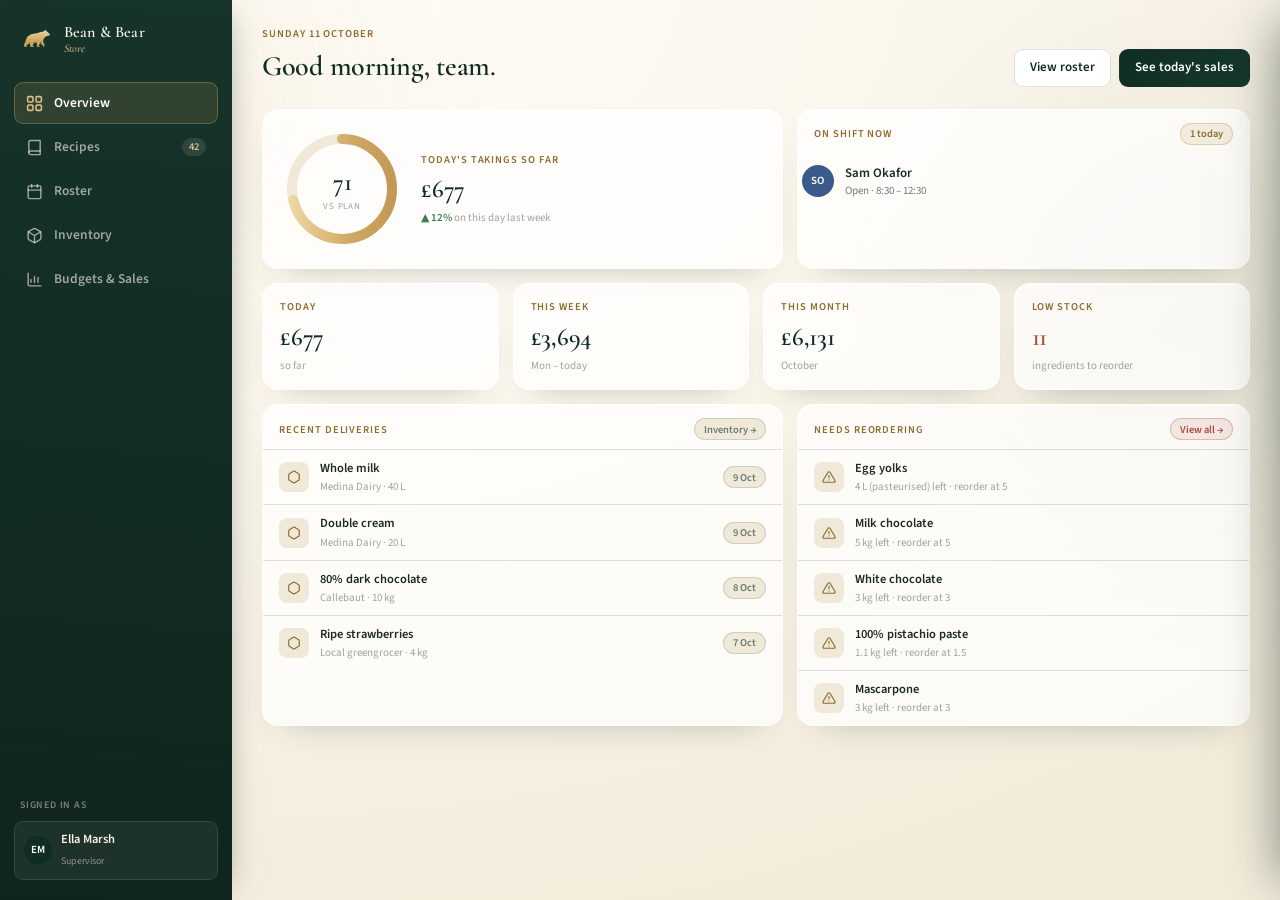
==== website/ipad/index.html @ f8d0b8ad "Add iPad store-app prototype for staff (recipes, roster, inventory, sales) A standalone, front-end-o" ====
<!doctype html>
<html lang="en-GB">
<head>
<meta charset="utf-8">
<title>Bean &amp; Bear — Store</title>
<meta name="viewport" content="width=device-width, initial-scale=1, viewport-fit=cover, maximum-scale=1">
<meta name="apple-mobile-web-app-capable" content="yes">
<meta name="apple-mobile-web-app-status-bar-style" content="black-translucent">
<meta name="robots" content="noindex, nofollow">
<style>
@font-face{font-family:"CG";src:url(../assets/fonts/cg-400.woff2) format("woff2");font-weight:400;font-style:normal;font-display:swap}
@font-face{font-family:"CG";src:url(../assets/fonts/cg-500.woff2) format("woff2");font-weight:500;font-style:normal;font-display:swap}
@font-face{font-family:"CG";src:url(../assets/fonts/cg-600.woff2) format("woff2");font-weight:600;font-style:normal;font-display:swap}
@font-face{font-family:"CG";src:url(../assets/fonts/cg-500i.woff2) format("woff2");font-weight:500;font-style:italic;font-display:swap}
@font-face{font-family:"SS";src:url(../assets/fonts/ss-400.woff2) format("woff2");font-weight:400;font-display:swap}
@font-face{font-family:"SS";src:url(../assets/fonts/ss-600.woff2) format("woff2");font-weight:600;font-display:swap}

:root{
  --forest:#0F2D23; --forest2:#17392D; --deep:#0A2019;
  --cream:#F7F1E6; --cream2:#F0E8D8; --card:#FCF9F2;
  --gold:#C9A05F; --gold-lt:#DDBF8A; --gold-tx:#8E6B2F;
  --ink:#1C2A22; --muted:#6b7a72; --dim:#98a69d;
  --line:rgba(15,45,35,.14); --line-strong:rgba(15,45,35,.28);
  --green:#3f7d53; --amber:#b8792f; --red:#b14a3a;
  --serif:"CG","Cormorant Garamond",Georgia,serif;
  --sans:"SS","Source Sans 3",system-ui,-apple-system,sans-serif;
  --sidebar-w:232px;
}
*,*::before,*::after{box-sizing:border-box}
*{margin:0}
html,body{height:100%}
body{
  font-family:var(--sans);color:var(--ink);line-height:1.45;-webkit-font-smoothing:antialiased;
  background:radial-gradient(ellipse 1500px 1000px at 18% -5%,#fffdf8 0%,#faf5ea 52%,#f3ecdb 100%);
  overscroll-behavior:none;
}
img{display:block;max-width:100%}
a{color:inherit}
button,input,select{font:inherit;color:inherit}
:focus-visible{outline:2px solid var(--gold-tx);outline-offset:2px}
::-webkit-scrollbar{width:9px;height:9px}
::-webkit-scrollbar-thumb{background:rgba(15,45,35,.2);border-radius:99px}

/* ---------- ambient ---------- */
.ambient{position:fixed;inset:0;z-index:0;overflow:hidden;pointer-events:none}
.blob{position:absolute;border-radius:999px;filter:blur(80px)}
.blob.b1{width:560px;height:560px;top:-180px;left:-140px;background:radial-gradient(circle,var(--gold),transparent 70%);opacity:.14}
.blob.b2{width:620px;height:620px;top:0;right:-220px;background:radial-gradient(circle,var(--forest),transparent 70%);opacity:.08}

.sweep{position:fixed;top:0;left:0;height:3px;width:0;z-index:400;pointer-events:none;
  background:linear-gradient(90deg,var(--gold),var(--forest2),var(--gold-lt));box-shadow:0 0 14px 1px rgba(201,160,95,.5)}
.sweep.run{animation:sweep .7s cubic-bezier(.22,1,.36,1)}
@keyframes sweep{0%{width:0;opacity:1}55%{width:100%;opacity:1}100%{width:100%;opacity:0}}

/* ---------- shell ---------- */
.shell{position:relative;z-index:1;display:flex;min-height:100vh}
.sidebar{
  width:var(--sidebar-w);flex-shrink:0;padding:20px 14px;display:flex;flex-direction:column;gap:22px;
  position:sticky;top:0;height:100vh;
  background:linear-gradient(185deg,rgba(15,45,35,.97),rgba(10,32,25,.98));
  color:var(--cream);box-shadow:8px 0 32px -18px rgba(10,32,25,.5);
}
.brand{display:flex;align-items:center;gap:10px;padding:2px 6px 0}
.brand .mark{width:34px;height:34px;flex-shrink:0;display:grid;place-items:center}
.brand .mark svg{width:26px;height:auto}
.brand-text{display:flex;flex-direction:column;line-height:1.15}
.brand-text b{font-family:var(--serif);font-weight:600;font-size:16px;letter-spacing:.01em}
.brand-text span{font-family:var(--serif);font-style:italic;font-weight:400;color:var(--gold-lt);font-size:11.5px}

.nav{display:flex;flex-direction:column;gap:2px;position:relative;margin-top:4px}
.nav-indicator{position:absolute;left:0;right:0;height:42px;top:0;background:rgba(201,160,95,.14);
  border:1px solid rgba(201,160,95,.38);border-radius:9px;
  transition:transform .34s cubic-bezier(.22,1,.36,1),opacity .2s ease;pointer-events:none;z-index:0;opacity:0}
.nav-item{display:flex;align-items:center;gap:11px;height:42px;padding:0 11px;border-radius:9px;border:1px solid transparent;
  background:none;cursor:pointer;color:rgba(247,241,230,.62);font-size:13.5px;font-weight:600;text-align:left;width:100%;
  position:relative;z-index:1;transition:color .2s ease,transform .15s ease}
.nav-item svg{width:17px;height:17px;flex-shrink:0;transition:transform .25s cubic-bezier(.34,1.56,.64,1)}
.nav-item:hover{color:var(--cream)}
.nav-item:active{transform:scale(.97)}
.nav-item.active{color:#fff}
.nav-item.active svg{color:var(--gold-lt);transform:scale(1.08)}
.nav-count{margin-left:auto;font-size:10.5px;font-weight:700;background:rgba(255,255,255,.1);padding:1px 7px;border-radius:99px;color:var(--gold-lt)}

.whoami{margin-top:auto;display:flex;flex-direction:column;gap:8px}
.whoami-label{font-size:10px;letter-spacing:.08em;text-transform:uppercase;color:rgba(247,241,230,.45);padding:0 6px;font-weight:700}
.whoami-btn{display:flex;align-items:center;gap:9px;padding:8px 9px;border-radius:9px;background:rgba(255,255,255,.06);
  border:1px solid rgba(255,255,255,.1);cursor:pointer;width:100%;text-align:left}
.whoami-avatar{width:28px;height:28px;border-radius:999px;display:grid;place-items:center;font-size:11px;font-weight:700;color:#fff;flex-shrink:0}
.whoami-name{font-size:12.5px;font-weight:600;color:var(--cream)}
.whoami-role{font-size:10px;color:rgba(247,241,230,.5)}
.whoami-menu{display:none;position:absolute;bottom:calc(100% + 6px);left:0;right:0;background:rgba(10,32,25,.98);
  border:1px solid rgba(255,255,255,.12);border-radius:10px;padding:5px;box-shadow:0 16px 36px -12px rgba(0,0,0,.5);z-index:50}
.whoami-wrap{position:relative}
.whoami-wrap.open .whoami-menu{display:block}
.whoami-opt{display:flex;align-items:center;gap:9px;width:100%;padding:7px 8px;border-radius:7px;background:none;border:none;cursor:pointer;color:var(--cream);font-size:12.5px;text-align:left}
.whoami-opt:hover{background:rgba(255,255,255,.08)}
.whoami-opt .whoami-avatar{width:22px;height:22px;font-size:9.5px}

.main{flex:1;min-width:0;padding:26px 30px 60px}

/* ---------- page head ---------- */
.page-head{display:flex;align-items:flex-end;justify-content:space-between;gap:14px;flex-wrap:wrap;margin-bottom:22px}
.eyebrow{font-size:10.5px;letter-spacing:.09em;text-transform:uppercase;color:var(--gold-tx);font-weight:700}
.page-head h1{font-family:var(--serif);font-weight:600;font-size:28px;letter-spacing:-.01em;margin-top:5px;color:var(--forest)}
.page-head .sub{font-size:12.5px;color:var(--muted);margin-top:4px}
.head-actions{display:flex;gap:8px;flex-wrap:wrap;align-items:center}

/* ---------- buttons / inputs ---------- */
.btn,.btn-ghost,.btn-danger{display:inline-flex;align-items:center;justify-content:center;gap:7px;height:38px;padding:0 15px;
  border-radius:9px;font-size:13px;font-weight:600;cursor:pointer;border:1px solid transparent;white-space:nowrap;font-family:inherit}
.btn svg,.btn-ghost svg{width:14px;height:14px}
.btn{background:linear-gradient(135deg,var(--forest),var(--forest2));color:#fff}
.btn:hover{opacity:.93}
.btn:active{transform:scale(.97)}
.btn-ghost{background:#fff;border-color:var(--line);color:var(--forest)}
.btn-ghost:hover{border-color:var(--line-strong);background:var(--cream)}
.field{height:38px;padding:0 13px;border-radius:9px;border:1px solid var(--line);background:#fff;font-size:13px;min-width:0}
.field:focus{border-color:var(--gold-tx);box-shadow:0 0 0 3px rgba(201,160,95,.15)}
.search-wrap{position:relative}
.search-wrap svg{position:absolute;left:11px;top:50%;transform:translateY(-50%);width:14px;height:14px;color:var(--dim)}
.search-wrap input{padding-left:32px;width:220px}

.pill-tabs{display:flex;gap:3px;padding:3px;border-radius:999px;background:var(--cream2);border:1px solid var(--line)}
.pill-tab{height:30px;padding:0 14px;border-radius:999px;border:none;background:none;font-size:12.5px;font-weight:600;color:var(--muted);cursor:pointer;font-family:inherit}
.pill-tab.active{background:var(--forest);color:#fff}

.chip{display:inline-flex;align-items:center;gap:5px;height:22px;padding:0 9px;border-radius:999px;font-size:10.5px;font-weight:700;
  border:1px solid var(--line);background:var(--cream2);color:var(--muted);white-space:nowrap}
.chip.gold{background:rgba(201,160,95,.16);border-color:rgba(201,160,95,.4);color:var(--gold-tx)}
.chip.red{background:rgba(177,74,58,.1);border-color:rgba(177,74,58,.3);color:var(--red)}

/* ---------- cards / grid ---------- */
.card{background:rgba(255,255,255,.74);backdrop-filter:blur(18px) saturate(160%);-webkit-backdrop-filter:blur(18px) saturate(160%);
  border:1px solid rgba(255,255,255,.75);border-radius:16px;box-shadow:0 1px 0 rgba(255,255,255,.8) inset,0 16px 34px -24px rgba(15,45,35,.35)}
.grid{display:grid;gap:14px}
.cols-2{grid-template-columns:1.15fr 1fr}
.cols-3{grid-template-columns:repeat(3,1fr)}
.cols-4{grid-template-columns:repeat(4,1fr)}
@media (max-width:980px){.cols-2,.cols-3{grid-template-columns:1fr}.cols-4{grid-template-columns:repeat(2,1fr)}}

.stat{padding:15px 17px}
.stat-value{font-family:var(--serif);font-size:25px;font-weight:600;letter-spacing:-.01em;margin-top:5px;color:var(--forest);font-variant-numeric:tabular-nums}
.stat-hint{font-size:11px;color:var(--dim);margin-top:3px}

.empty{border:1px dashed var(--line-strong);border-radius:12px;padding:30px;text-align:center;color:var(--muted);font-size:13px}

/* ---------- views ---------- */
.view{display:none;opacity:0;transform:translateY(12px) scale(.985);filter:blur(4px)}
.view.active{display:block}
.view.active.in{opacity:1;transform:none;filter:blur(0);transition:opacity .44s cubic-bezier(.22,1,.36,1),transform .48s cubic-bezier(.22,1,.36,1),filter .38s ease}
.view.active.out{opacity:0 !important;transform:translateY(-6px) scale(.99) !important;filter:blur(3px) !important;transition:opacity .12s ease,transform .12s ease,filter .12s ease}

.anim-fade{opacity:0;transform:translateY(5px);transition:opacity .4s ease,transform .4s cubic-bezier(.22,1,.36,1)}
.anim-fade.in{opacity:1;transform:none}
.anim-pop{opacity:0;transform:scale(.6);transition:opacity .35s ease,transform .4s cubic-bezier(.34,1.56,.64,1)}
.anim-pop.in{opacity:1;transform:scale(1)}
.bar-fill{transition:width .85s cubic-bezier(.16,1,.3,1)}

/* ---------- Overview ---------- */
.ring-wrap{position:relative;width:118px;height:118px;flex-shrink:0}
.ring-wrap .num{position:absolute;inset:0;display:flex;flex-direction:column;align-items:center;justify-content:center}
.ring-wrap .num b{font-family:var(--serif);font-size:25px;font-weight:600;color:var(--forest)}
.ring-wrap .num span{font-size:9px;letter-spacing:.08em;text-transform:uppercase;color:var(--dim)}
.today-card{padding:20px;display:flex;gap:20px;align-items:center}
.today-detail{flex:1;min-width:0}
.today-detail .delta{color:var(--green);font-weight:700}

.on-now-row{display:flex;align-items:center;gap:11px;padding:10px 4px;border-bottom:1px solid var(--line)}
.on-now-row:last-child{border-bottom:none}
.avatar{width:32px;height:32px;border-radius:999px;display:grid;place-items:center;font-size:11px;font-weight:700;color:#fff;flex-shrink:0}
.on-now-meta .name{font-weight:700;font-size:13px}
.on-now-meta .sub{font-size:11px;color:var(--muted)}

.mini-list{padding:0}
.mini-list .head{display:flex;align-items:center;justify-content:space-between;padding:13px 16px 9px}
.mini-row{display:flex;align-items:center;gap:11px;padding:9px 16px;border-top:1px solid var(--line);font-size:12.5px}
.mini-row .mi{width:30px;height:30px;border-radius:8px;display:grid;place-items:center;flex-shrink:0;background:var(--cream2)}
.mini-row .mi svg{width:14px;height:14px;color:var(--gold-tx)}
.mini-row .meta{flex:1;min-width:0}
.mini-row .meta b{display:block;font-size:12.5px}
.mini-row .meta span{font-size:11px;color:var(--dim)}

/* ---------- Recipes ---------- */
.recipe-grid{display:grid;grid-template-columns:repeat(auto-fill,minmax(168px,1fr));gap:13px}
.recipe-card{display:flex;flex-direction:column;border-radius:14px;overflow:hidden;cursor:pointer;background:var(--cream2);
  border:1px solid rgba(255,255,255,.7);transition:transform .2s ease,box-shadow .2s ease}
.recipe-card:hover{transform:translateY(-2px);box-shadow:0 16px 30px -18px rgba(15,45,35,.4)}
.recipe-photo{aspect-ratio:4/3;background:var(--cream2);overflow:hidden}
.recipe-photo img{width:100%;height:100%;object-fit:cover}
.recipe-body{padding:10px 11px 12px}
.recipe-name{font-family:var(--serif);font-weight:600;font-size:14.5px;color:var(--forest)}
.recipe-tag{font-size:10.5px;font-style:italic;color:var(--muted);margin-top:2px}

.drawer-backdrop{position:fixed;inset:0;background:rgba(10,32,25,.4);backdrop-filter:blur(2px);z-index:490;opacity:0;pointer-events:none;transition:opacity .3s ease}
.drawer-backdrop.show{opacity:1;pointer-events:auto}
.drawer{position:fixed;top:0;right:0;bottom:0;width:min(560px,92vw);background:var(--card);z-index:500;
  box-shadow:-20px 0 50px -20px rgba(10,32,25,.5);transform:translateX(100%);transition:transform .4s cubic-bezier(.22,1,.36,1);
  overflow-y:auto}
.drawer.show{transform:translateX(0)}
.drawer-hero{aspect-ratio:16/8;background:var(--cream2);position:relative}
.drawer-hero img{width:100%;height:100%;object-fit:cover}
.drawer-close{position:absolute;top:14px;right:14px;width:34px;height:34px;border-radius:999px;background:rgba(10,32,25,.55);
  color:#fff;border:none;display:grid;place-items:center;cursor:pointer;backdrop-filter:blur(6px)}
.drawer-close svg{width:16px;height:16px}
.drawer-body{padding:22px 26px 40px}
.drawer-body h2{font-family:var(--serif);font-weight:600;font-size:26px;color:var(--forest)}
.drawer-body .tagline{font-style:italic;color:var(--gold-tx);font-size:14px;margin-top:3px}
.drawer-body .story{margin:14px 0;font-size:13.5px;line-height:1.65;color:var(--ink)}
.brief-box{border-left:3px solid var(--gold);padding:4px 0 4px 14px;margin:16px 0;font-style:italic;color:var(--forest);font-size:13px}
.brief-box .lbl{display:block;font-style:normal;font-weight:700;font-size:10.5px;letter-spacing:.06em;text-transform:uppercase;color:var(--gold-tx);margin-bottom:3px}
.drawer-body h3{font-family:var(--serif);font-weight:600;font-size:17px;color:var(--forest);margin:22px 0 10px}
.group-label{font-size:10.5px;letter-spacing:.05em;text-transform:uppercase;color:var(--gold-tx);margin:12px 0 5px}
.ing-grid{display:grid;grid-template-columns:1fr 1fr;gap:1px 14px}
.ing-row{display:flex;gap:9px;padding:6px 0;border-bottom:1px solid var(--line);font-size:12.5px}
.ing-qty{min-width:4.2rem;font-weight:700;color:var(--forest);flex-shrink:0}
@media (max-width:460px){.ing-grid{grid-template-columns:1fr}}
.method-steps{display:flex;flex-direction:column;gap:9px}
.method-step{display:flex;gap:12px;align-items:flex-start;padding:11px 12px;border-radius:10px;background:var(--cream2);
  border:1px solid var(--line);cursor:pointer;transition:background .18s ease,opacity .18s ease}
.method-step.done{opacity:.5}
.method-step .snum{width:24px;height:24px;border-radius:999px;background:var(--forest);color:#fff;font-size:11.5px;font-weight:700;
  display:grid;place-items:center;flex-shrink:0}
.method-step.done .snum{background:var(--green)}
.method-step .stext{font-size:13px;line-height:1.5;padding-top:2px}

/* ---------- Roster ---------- */
.roster-grid{display:grid;grid-template-columns:repeat(7,1fr);gap:9px}
@media (max-width:980px){.roster-grid{grid-template-columns:repeat(4,1fr)}}
.roster-day{display:flex;flex-direction:column;gap:7px}
.roster-day-head{text-align:center;padding:5px 0}
.roster-day-head b{display:block;font-family:var(--serif);font-weight:600;color:var(--forest);font-size:14px}
.roster-day-head span{font-size:10px;color:var(--dim)}
.roster-day.today .roster-day-head b{color:var(--gold-tx)}
.shift-cell{border-radius:11px;padding:9px 9px 10px;min-height:76px;display:flex;flex-direction:column;gap:5px;border:1px solid var(--line);background:rgba(255,255,255,.6)}
.shift-cell .stime{font-size:9.5px;letter-spacing:.04em;text-transform:uppercase;color:var(--dim);font-weight:700}
.shift-cell.filled{background:var(--cream2)}
.shift-cell .who{display:flex;align-items:center;gap:7px;margin-top:2px}
.shift-cell .who .avatar{width:24px;height:24px;font-size:9.5px}
.shift-cell .who .wn{font-size:11.5px;font-weight:700;color:var(--forest)}
.shift-cell.open{border-style:dashed;border-color:var(--line-strong)}
.shift-btn{margin-top:3px;height:26px;border-radius:7px;border:1px solid var(--gold);background:rgba(201,160,95,.12);
  color:var(--gold-tx);font-size:10.5px;font-weight:700;cursor:pointer;font-family:inherit}
.shift-btn:hover{background:rgba(201,160,95,.22)}
.shift-cell.mine{border-color:var(--green);box-shadow:0 0 0 1px var(--green) inset}

.hours-row{display:grid;grid-template-columns:110px 1fr 46px;align-items:center;gap:10px;font-size:12px;padding:6px 0}
.hours-row .label{color:var(--forest);font-weight:600;display:flex;align-items:center;gap:7px}
.hours-row .val{text-align:right;color:var(--muted);font-variant-numeric:tabular-nums}
.track{height:7px;border-radius:999px;background:var(--cream2);overflow:hidden}

table.data{width:100%;border-collapse:collapse;font-size:12.5px}
table.data th{text-align:left;font-weight:700;color:var(--gold-tx);text-transform:uppercase;font-size:10px;letter-spacing:.05em;
  padding:8px 10px;border-bottom:2px solid var(--line)}
table.data td{padding:9px 10px;border-bottom:1px solid var(--line);vertical-align:middle}
table.data tbody tr:hover{background:rgba(201,160,95,.07)}

/* ---------- Inventory ---------- */
.inv-row-main{display:flex;align-items:center;gap:10px}
.inv-bar-wrap{display:flex;align-items:center;gap:8px;min-width:140px}
.inv-bar-wrap .track{flex:1}
.inv-bar-wrap .bar-fill{height:100%;border-radius:999px;background:var(--green)}
.inv-bar-wrap.low .bar-fill{background:var(--red)}
.flag{display:inline-block;background:var(--red);color:#fff;font-size:9.5px;letter-spacing:.03em;text-transform:uppercase;
  padding:2px 7px;border-radius:999px;font-weight:700}

/* ---------- Sales ---------- */
.sales-chart-card{padding:18px 20px}
.legend{display:flex;gap:14px;margin-top:8px;font-size:11px;color:var(--muted)}
.legend span{display:inline-flex;align-items:center;gap:6px}
.dot{width:8px;height:8px;border-radius:999px;display:inline-block}
.chart-tooltip{position:absolute;pointer-events:none;z-index:20;opacity:0;transition:opacity .12s ease;
  background:var(--forest);color:#fff;font-size:11px;padding:7px 10px;border-radius:8px;white-space:nowrap;
  box-shadow:0 10px 24px -8px rgba(0,0,0,.35);transform:translate(-50%,-100%)}
.chart-tooltip.show{opacity:1}

.flavour-row{display:grid;grid-template-columns:22px 1fr 80px;align-items:center;gap:10px;padding:8px 2px;font-size:12.5px}
.flavour-row .rank{font-family:var(--serif);font-weight:600;color:var(--gold-tx);font-size:13px}
.flavour-bar{height:9px;border-radius:999px;background:var(--cream2);overflow:hidden}
.flavour-bar span{display:block;height:100%;border-radius:999px;background:linear-gradient(90deg,var(--gold),var(--gold-tx));width:0}
.flavour-row .scoops{text-align:right;color:var(--muted);font-variant-numeric:tabular-nums}

.threshold-card{padding:18px 20px}
.threshold-bar{height:14px;border-radius:999px;background:var(--cream2);overflow:hidden;margin-top:12px;position:relative}
.threshold-bar .fill{height:100%;border-radius:999px;background:linear-gradient(90deg,var(--forest),var(--forest2));width:0;transition:width 1s cubic-bezier(.16,1,.3,1)}
.threshold-mark{position:absolute;top:-4px;bottom:-4px;width:2px;background:var(--gold-tx)}

/* ---------- toast ---------- */
.toast-wrap{position:fixed;left:50%;bottom:26px;transform:translateX(-50%) translateY(16px);z-index:900;opacity:0;
  pointer-events:none;transition:opacity .25s ease,transform .25s ease}
.toast-wrap.show{opacity:1;transform:translateX(-50%) translateY(0)}
.toast{display:flex;align-items:center;gap:9px;background:var(--forest);color:#fff;padding:12px 18px;border-radius:999px;
  font-size:13px;font-weight:600;box-shadow:0 16px 36px -12px rgba(10,32,25,.5)}
.toast svg{width:15px;height:15px;color:var(--gold-lt);flex-shrink:0}

/* ---------- modal ---------- */
.modal-backdrop{position:fixed;inset:0;background:rgba(10,32,25,.4);z-index:590;display:none;align-items:center;justify-content:center;padding:20px}
.modal-backdrop.show{display:flex}
.modal{background:var(--card);border-radius:16px;width:min(420px,100%);padding:22px;box-shadow:0 30px 60px -20px rgba(10,32,25,.5)}
.modal h3{font-family:var(--serif);font-weight:600;font-size:19px;color:var(--forest);margin-bottom:14px}
.modal .stack{display:flex;flex-direction:column;gap:11px}
.modal label{font-size:11.5px;font-weight:700;color:var(--forest);display:flex;flex-direction:column;gap:5px}
.modal .field{width:100%}
.modal-actions{display:flex;gap:8px;margin-top:16px;justify-content:flex-end}

/* ---------- bottom nav (narrow / portrait) ---------- */
.bottom-nav{display:none}
@media (max-width:860px){
  .sidebar{display:none}
  .main{padding:18px 14px 90px}
  .bottom-nav{display:flex;position:fixed;left:0;right:0;bottom:0;z-index:300;background:rgba(15,45,35,.97);
    backdrop-filter:blur(16px);padding:8px 6px calc(8px + env(safe-area-inset-bottom,0px));justify-content:space-around}
  .bottom-nav button{display:flex;flex-direction:column;align-items:center;gap:3px;background:none;border:none;color:rgba(247,241,230,.6);
    font-size:9.5px;font-weight:700;cursor:pointer;padding:4px 6px}
  .bottom-nav button.active{color:var(--gold-lt)}
  .bottom-nav svg{width:19px;height:19px}
}
</style>
</head>
<body>

<svg width="0" height="0" style="position:absolute" aria-hidden="true">
  <defs><linearGradient id="goldg" x1="0" y1="0" x2="0" y2="1">
    <stop offset="0" stop-color="#EDD6A2"/><stop offset=".6" stop-color="#D0A863"/><stop offset="1" stop-color="#C39A55"/>
  </linearGradient></defs>
  <symbol id="bear" viewBox="0 0 196 128.7"><path d="M195.80,29.00 L188.70,25.90 L177.60,13.50 L168.50,10.30 L162.40,0.00 L158.50,0.00 L149.40,10.10 L141.80,13.20 L123.80,15.30 L105.10,23.20 L73.60,27.40 L50.90,33.50 L32.20,44.40 L19.90,58.40 L8.10,94.10 L0.20,109.60 L0.30,121.50 L6.40,128.40 L23.40,127.90 L16.80,119.50 L37.60,101.30 L35.00,96.40 L36.90,93.70 L44.30,105.20 L46.20,121.10 L51.50,127.80 L75.70,128.40 L74.60,124.10 L65.70,120.60 L66.00,115.50 L71.90,105.60 L73.60,88.10 L76.80,96.00 L87.50,96.10 L94.70,93.20 L96.40,94.40 L97.00,121.10 L101.50,128.40 L118.60,128.40 L119.40,125.80 L114.70,123.90 L112.00,117.10 L126.10,90.30 L132.00,85.80 L133.30,87.80 L126.20,97.60 L124.70,105.50 L140.00,113.40 L144.10,117.50 L141.80,124.40 L144.60,127.00 L148.50,127.00 L154.80,120.50 L154.90,110.20 L145.30,93.70 L144.90,76.00 L153.20,59.50 L163.50,49.20 L191.60,40.90Z"/></symbol>
</svg>

<div class="ambient" aria-hidden="true"><span class="blob b1"></span><span class="blob b2"></span></div>
<div class="sweep" id="sweep"></div>

<div class="shell">
  <aside class="sidebar">
    <div class="brand">
      <span class="mark"><svg viewBox="0 0 196 128.7"><use href="#bear" fill="url(#goldg)"/></svg></span>
      <div class="brand-text"><b>Bean &amp; Bear</b><span>Store</span></div>
    </div>

    <nav class="nav">
      <span class="nav-indicator" id="nav-indicator"></span>
      <button class="nav-item active" data-view="overview">
        <svg viewBox="0 0 24 24" fill="none" stroke="currentColor" stroke-width="2" stroke-linecap="round" stroke-linejoin="round"><rect width="7" height="7" x="3" y="3" rx="1.5"/><rect width="7" height="7" x="14" y="3" rx="1.5"/><rect width="7" height="7" x="14" y="14" rx="1.5"/><rect width="7" height="7" x="3" y="14" rx="1.5"/></svg>
        Overview
      </button>
      <button class="nav-item" data-view="recipes">
        <svg viewBox="0 0 24 24" fill="none" stroke="currentColor" stroke-width="2" stroke-linecap="round" stroke-linejoin="round"><path d="M4 19.5A2.5 2.5 0 0 1 6.5 17H20"/><path d="M6.5 2H20v20H6.5A2.5 2.5 0 0 1 4 19.5v-15A2.5 2.5 0 0 1 6.5 2z"/></svg>
        Recipes
        <span class="nav-count">42</span>
      </button>
      <button class="nav-item" data-view="roster">
        <svg viewBox="0 0 24 24" fill="none" stroke="currentColor" stroke-width="2" stroke-linecap="round" stroke-linejoin="round"><rect width="18" height="18" x="3" y="4" rx="2"/><path d="M3 10h18M8 2v4M16 2v4"/></svg>
        Roster
      </button>
      <button class="nav-item" data-view="inventory">
        <svg viewBox="0 0 24 24" fill="none" stroke="currentColor" stroke-width="2" stroke-linecap="round" stroke-linejoin="round"><path d="M21 8a2 2 0 0 0-1-1.73l-7-4a2 2 0 0 0-2 0l-7 4A2 2 0 0 0 3 8v8a2 2 0 0 0 1 1.73l7 4a2 2 0 0 0 2 0l7-4A2 2 0 0 0 21 16Z"/><path d="m3.3 7 8.7 5 8.7-5M12 22V12"/></svg>
        Inventory
      </button>
      <button class="nav-item" data-view="sales">
        <svg viewBox="0 0 24 24" fill="none" stroke="currentColor" stroke-width="2" stroke-linecap="round" stroke-linejoin="round"><path d="M3 3v16a2 2 0 0 0 2 2h16"/><path d="M7 16v-4M12 16V8M17 16v-7"/></svg>
        Budgets &amp; Sales
      </button>
    </nav>

    <div class="whoami">
      <span class="whoami-label">Signed in as</span>
      <div class="whoami-wrap" id="whoami-wrap">
        <div class="whoami-menu" id="whoami-menu"></div>
        <button class="whoami-btn" id="whoami-btn">
          <span class="whoami-avatar" id="whoami-avatar"></span>
          <span><span class="whoami-name" id="whoami-name" style="display:block"></span><span class="whoami-role" id="whoami-role"></span></span>
        </button>
      </div>
    </div>
  </aside>

  <main class="main">

    <!-- ===================== OVERVIEW ===================== -->
    <section class="view active" id="view-overview">
      <div class="page-head">
        <div>
          <div class="eyebrow" id="ov-date">Today</div>
          <h1>Good morning, team.</h1>
        </div>
        <div class="head-actions">
          <button class="btn-ghost btn" onclick="goTo('roster')">View roster</button>
          <button class="btn" onclick="goTo('sales')">See today's sales</button>
        </div>
      </div>

      <div class="grid cols-2">
        <div class="card today-card">
          <div class="ring-wrap">
            <svg width="118" height="118" viewBox="0 0 118 118" style="transform:rotate(-90deg)">
              <circle cx="59" cy="59" r="50" fill="none" stroke="var(--cream2)" stroke-width="10"/>
              <circle id="ov-ring" cx="59" cy="59" r="50" fill="none" stroke="url(#goldg)" stroke-width="10" stroke-linecap="round"
                stroke-dasharray="314.2" stroke-dashoffset="314.2" data-offset="90" style="transition:stroke-dashoffset 1.1s cubic-bezier(.16,1,.3,1)"/>
            </svg>
            <div class="num"><b id="ov-ring-num" data-count="71">0</b><span>vs plan</span></div>
          </div>
          <div class="today-detail">
            <div class="eyebrow">Today's takings so far</div>
            <div class="stat-value" style="margin-top:4px" id="ov-today-sales">£0</div>
            <div class="stat-hint"><span class="delta">▲ 12%</span> on this day last week</div>
          </div>
        </div>

        <div class="card">
          <div class="mini-list">
            <div class="head"><span class="eyebrow">On shift now</span><span class="chip gold" id="ov-onshift-count">0 today</span></div>
            <div id="ov-onshift"></div>
          </div>
        </div>
      </div>

      <div class="grid cols-4" style="margin-top:14px">
        <div class="card stat"><div class="eyebrow">Today</div><div class="stat-value" id="stat-today">£0</div><div class="stat-hint">so far</div></div>
        <div class="card stat"><div class="eyebrow">This week</div><div class="stat-value" id="stat-week">£0</div><div class="stat-hint">Mon – today</div></div>
        <div class="card stat"><div class="eyebrow">This month</div><div class="stat-value" id="stat-month">£0</div><div class="stat-hint" id="stat-month-label">October</div></div>
        <div class="card stat"><div class="eyebrow">Low stock</div><div class="stat-value" id="stat-lowstock" style="color:var(--red)">0</div><div class="stat-hint">ingredients to reorder</div></div>
      </div>

      <div class="grid cols-2" style="margin-top:14px">
        <div class="card mini-list">
          <div class="head"><span class="eyebrow">Recent deliveries</span><a class="chip" style="cursor:pointer" onclick="goTo('inventory')">Inventory →</a></div>
          <div id="ov-deliveries"></div>
        </div>
        <div class="card mini-list">
          <div class="head"><span class="eyebrow">Needs reordering</span><a class="chip red" style="cursor:pointer" onclick="goTo('inventory')">View all →</a></div>
          <div id="ov-lowstock"></div>
        </div>
      </div>
    </section>

    <!-- ===================== RECIPES ===================== -->
    <section class="view" id="view-recipes">
      <div class="page-head">
        <div>
          <div class="eyebrow">42 flavours, with stories and method</div>
          <h1>Recipes &amp; process</h1>
        </div>
        <div class="head-actions">
          <div class="search-wrap">
            <svg viewBox="0 0 24 24" fill="none" stroke="currentColor" stroke-width="2" stroke-linecap="round" stroke-linejoin="round"><circle cx="11" cy="11" r="8"/><path d="m21 21-4.3-4.3"/></svg>
            <input class="field" id="recipe-search" placeholder="Search flavours…" oninput="renderRecipes()">
          </div>
        </div>
      </div>
      <div class="pill-tabs" id="recipe-filters" style="margin-bottom:16px">
        <button class="pill-tab active" data-cat="all">All</button>
        <button class="pill-tab" data-cat="signature">Signature</button>
        <button class="pill-tab" data-cat="choc">Chocolate</button>
        <button class="pill-tab" data-cat="fruit">Fruit</button>
        <button class="pill-tab" data-cat="pud">Pudding-inspired</button>
      </div>
      <div class="recipe-grid" id="recipe-grid"></div>
    </section>

    <!-- ===================== ROSTER ===================== -->
    <section class="view" id="view-roster">
      <div class="page-head">
        <div>
          <div class="eyebrow" id="roster-week-label">Week of 12 Oct</div>
          <h1>Staff roster</h1>
          <div class="sub">Tap an open shift to sign up. Tap a filled shift to see who's on.</div>
        </div>
        <div class="head-actions">
          <button class="btn-ghost btn" onclick="openShiftModal()">+ New shift</button>
        </div>
      </div>

      <div class="card" style="padding:16px">
        <div class="roster-grid" id="roster-grid"></div>
      </div>

      <div class="grid cols-2" style="margin-top:14px">
        <div class="card" style="padding:16px 18px">
          <div class="eyebrow" style="margin-bottom:10px">Hours this week</div>
          <div id="hours-list"></div>
        </div>
        <div class="card" style="padding:4px 2px 10px">
          <div class="eyebrow" style="padding:12px 16px 8px">Shifts worked — last 7 days</div>
          <div style="overflow-x:auto">
            <table class="data" id="history-table">
              <thead><tr><th>Date</th><th>Staff</th><th>In</th><th>Out</th><th>Hours</th></tr></thead>
              <tbody id="history-body"></tbody>
            </table>
          </div>
        </div>
      </div>
    </section>

    <!-- ===================== INVENTORY ===================== -->
    <section class="view" id="view-inventory">
      <div class="page-head">
        <div>
          <div class="eyebrow" id="inv-count-label">25 ingredients tracked</div>
          <h1>Inventory</h1>
        </div>
        <div class="head-actions">
          <div class="search-wrap">
            <svg viewBox="0 0 24 24" fill="none" stroke="currentColor" stroke-width="2" stroke-linecap="round" stroke-linejoin="round"><circle cx="11" cy="11" r="8"/><path d="m21 21-4.3-4.3"/></svg>
            <input class="field" id="inv-search" placeholder="Search ingredients…" oninput="renderInventory()">
          </div>
          <button class="btn" onclick="openDeliveryModal()">+ Log delivery</button>
        </div>
      </div>

      <div class="grid cols-2">
        <div class="card" style="padding:4px 2px 10px">
          <div class="eyebrow" style="padding:12px 16px 8px">Stock levels</div>
          <div style="overflow-x:auto">
            <table class="data" id="inv-table">
              <thead><tr><th>Ingredient</th><th>Stock</th><th>Supplier</th><th></th></tr></thead>
              <tbody id="inv-body"></tbody>
            </table>
          </div>
        </div>
        <div class="card mini-list">
          <div class="head"><span class="eyebrow">Recent deliveries</span></div>
          <div id="inv-deliveries"></div>
        </div>
      </div>
    </section>

    <!-- ===================== SALES ===================== -->
    <section class="view" id="view-sales">
      <div class="page-head">
        <div>
          <div class="eyebrow">Performance</div>
          <h1>Budgets &amp; sales</h1>
        </div>
        <div class="pill-tabs" id="sales-range">
          <button class="pill-tab active" data-range="day">Daily</button>
          <button class="pill-tab" data-range="week">Weekly</button>
          <button class="pill-tab" data-range="month">Monthly</button>
        </div>
      </div>

      <div class="grid cols-4">
        <div class="card stat"><div class="eyebrow">Today</div><div class="stat-value" id="sales-today">£0</div><div class="stat-hint">so far</div></div>
        <div class="card stat"><div class="eyebrow">This week</div><div class="stat-value" id="sales-week">£0</div><div class="stat-hint">Mon – today</div></div>
        <div class="card stat"><div class="eyebrow">This month</div><div class="stat-value" id="sales-month">£0</div><div class="stat-hint" id="sales-month-label">October</div></div>
        <div class="card stat"><div class="eyebrow">Avg transaction</div><div class="stat-value">£7.20</div><div class="stat-hint">last 30 days</div></div>
      </div>

      <div class="grid cols-2" style="margin-top:14px">
        <div class="card sales-chart-card">
          <div class="eyebrow" id="chart-title">Last 14 days</div>
          <div id="sales-chart" style="position:relative;margin-top:8px"></div>
          <div class="legend"><span><i class="dot" style="background:var(--gold-tx)"></i>Consumer sales</span></div>
        </div>
        <div class="card" style="padding:16px 18px">
          <div class="eyebrow">Top flavours — last 30 days</div>
          <div id="top-flavours" style="margin-top:10px"></div>
        </div>
      </div>

      <div class="card threshold-card" style="margin-top:14px">
        <div class="eyebrow">This month vs the business plan's £92,000/year objective</div>
        <div class="stat-hint" style="margin-top:4px">£22k illustrative debt service + £70k owner-income objective, ≈ £7,667/month</div>
        <div class="threshold-bar"><div class="fill" id="threshold-fill"></div><div class="threshold-mark" style="left:100%"></div></div>
        <div style="display:flex;justify-content:space-between;margin-top:6px;font-size:11px;color:var(--dim)">
          <span>£0</span><span id="threshold-value">£0 this month</span><span>£7,667 target</span>
        </div>
      </div>
    </section>

  </main>
</div>

<nav class="bottom-nav">
  <button class="active" data-view="overview"><svg viewBox="0 0 24 24" fill="none" stroke="currentColor" stroke-width="2" stroke-linecap="round" stroke-linejoin="round"><rect width="7" height="7" x="3" y="3" rx="1.5"/><rect width="7" height="7" x="14" y="3" rx="1.5"/><rect width="7" height="7" x="14" y="14" rx="1.5"/><rect width="7" height="7" x="3" y="14" rx="1.5"/></svg>Overview</button>
  <button data-view="recipes"><svg viewBox="0 0 24 24" fill="none" stroke="currentColor" stroke-width="2" stroke-linecap="round" stroke-linejoin="round"><path d="M4 19.5A2.5 2.5 0 0 1 6.5 17H20"/><path d="M6.5 2H20v20H6.5A2.5 2.5 0 0 1 4 19.5v-15A2.5 2.5 0 0 1 6.5 2z"/></svg>Recipes</button>
  <button data-view="roster"><svg viewBox="0 0 24 24" fill="none" stroke="currentColor" stroke-width="2" stroke-linecap="round" stroke-linejoin="round"><rect width="18" height="18" x="3" y="4" rx="2"/><path d="M3 10h18M8 2v4M16 2v4"/></svg>Roster</button>
  <button data-view="inventory"><svg viewBox="0 0 24 24" fill="none" stroke="currentColor" stroke-width="2" stroke-linecap="round" stroke-linejoin="round"><path d="M21 8a2 2 0 0 0-1-1.73l-7-4a2 2 0 0 0-2 0l-7 4A2 2 0 0 0 3 8v8a2 2 0 0 0 1 1.73l7 4a2 2 0 0 0 2 0l7-4A2 2 0 0 0 21 16Z"/><path d="m3.3 7 8.7 5 8.7-5M12 22V12"/></svg>Inventory</button>
  <button data-view="sales"><svg viewBox="0 0 24 24" fill="none" stroke="currentColor" stroke-width="2" stroke-linecap="round" stroke-linejoin="round"><path d="M3 3v16a2 2 0 0 0 2 2h16"/><path d="M7 16v-4M12 16V8M17 16v-7"/></svg>Sales</button>
</nav>

<div class="drawer-backdrop" id="drawer-backdrop" onclick="closeRecipe()"></div>
<div class="drawer" id="recipe-drawer"></div>

<div class="modal-backdrop" id="modal-backdrop">
  <div class="modal" id="modal-content"></div>
</div>

<div class="toast-wrap" id="toast-wrap">
  <div class="toast">
    <svg viewBox="0 0 24 24" fill="none" stroke="currentColor" stroke-width="2.4" stroke-linecap="round" stroke-linejoin="round"><path d="M20 6 9 17l-5-5"/></svg>
    <span id="toast-text"></span>
  </div>
</div>

<script id="recipes-data" type="application/json">[{"key":"dark-chocolate","n":"Dark Chocolate","tag":"The chocolate that changed chocolate.","cat":"choc","story":"I never really liked Easter eggs. They always seemed to taste of… not very much. Then I tried proper 80% dark chocolate and it completely changed what I thought chocolate could be. This is the gelato version of that moment: dark, intense and unapologetically chocolatey.","brief":"Deep, adult and unmistakably chocolate-led: high cocoa intensity, restrained sweetness and a clean finish.","ing":[[null,"300ml","Whole milk"],[null,"15g","Light brown sugar"],[null,"150ml","Double cream"],[null,"3","Egg yolks"],[null,"100g","80% dark chocolate with sea salt"],[null,"½ tsp","Vanilla"],[null,"30g","Cocoa powder"],[null,"½ tsp","Espresso powder"],[null,"90g","Caster sugar"]],"m":["Combine milk and cream and heat until steaming.","Whisk yolks with both sugars, cocoa and espresso powder.","Temper the yolks with the hot dairy, return to the pan and cook gently to 82–84°C.","Pour over the dark chocolate and blend until glossy and completely emulsified.","Add vanilla, chill rapidly, then mature covered in the refrigerator overnight.","Freeze/churn using the current Bean & Bear production method; record finished batch weight and texture."]},{"key":"vanilla","n":"Vanilla","tag":"Or, as my girls call it, ’nilla’.","cat":"signature","story":"Nothing beats a Mr Whippy in the park after pushing the girls on the swings. It isn’t complicated or sophisticated. It’s just one of those little moments that makes you happy. Vanilla ice cream will always remind me of that.","brief":"Simple only in appearance: creamy, fragrant Madagascan vanilla with enough richness to feel luxurious but never heavy.","ing":[[null,"440g","Whole milk"],[null,"1","Vanilla pod"],[null,"100g","Double cream"],[null,"1 tsp","Vanilla bean paste"],[null,"95g","Caster sugar"],[null,"1g","Sea salt"],[null,"2","Egg yolks"]],"m":["Split the vanilla pod and scrape the seeds into the milk and cream; add the pod.","Heat until steaming, cover and infuse for 20 minutes. Remove the pod and allow the dairy to cool slightly.","Whisk yolks and sugar. Temper with the dairy, return to the pan and cook gently to 82–84°C.","Add vanilla bean paste and salt.","Chill rapidly and mature overnight.","Freeze/churn; record finished weight and serving behaviour."]},{"key":"wild-strawberry","n":"Wild Strawberry & Lemon","tag":"Pick one. Eat two.","cat":"fruit","story":"Every year we go strawberry picking as a family. In theory, anyway. Mum and Dad do most of the picking while the children eat their way through the field. Then comes the awkward bit at the till, pretending we have no idea where all those red smudges around their mouths came from.","brief":"Fresh strawberry first, lifted by lemon zest and a touch of Sicilian lemon extract; bright, summery and recognisably fruit-led.","ing":[[null,"225g","Ripe strawberries"],[null,"20g","Caster sugar for fruit"],[null,"1 tsp","Lemon juice"],[null,"8g","Freeze-dried strawberries, blended into the base"],[null,"180ml","Whole milk"],[null,"60ml","Double cream"],[null,"50g","Caster sugar"],[null,"15g","Skimmed milk powder"],[null,"0.4g","Xanthan gum"],[null,"","Zest of 1 lemon"],[null,"½ tsp","Sicilian lemon extract"],[null,"pinch","Sea salt"],[null,"4g","Freeze-dried strawberries, crushed, to finish"]],"m":["Roast about 125g of the strawberries with the 20g sugar until concentrated; cool.","Blend roasted and fresh strawberries with lemon juice and the 8g freeze-dried strawberries.","Heat milk and cream with lemon zest; infuse covered for 10 minutes, then strain.","Whisk in caster sugar, milk powder, xanthan and Sicilian lemon extract and heat to about 82°C; chill completely.","Blend in strawberry mixture and salt; mature cold and freeze/churn.","Finish with the 4g crushed freeze-dried strawberry."]},{"key":"tiramisu","n":"Tiramisu","tag":"My first proper Italian dessert.","cat":"pud","story":"Tiramisu was the first dessert I ever ordered in an Italian restaurant. Coffee, mascarpone, cocoa – I’d never had anything quite like it. There still isn’t anything quite like it. So ours doesn’t try to reinvent it. It just tries to do it justice.","brief":"Coffee, mascarpone and cocoa in balance. It should taste like tiramisu, not merely coffee ice cream.","ing":[[null,"250ml","Double cream"],[null,"pinch","Sea salt"],[null,"160ml","Whole milk"],[null,"60ml","Strong espresso"],[null,"150g","Mascarpone"],[null,"1","Shot espresso martini mix"],[null,"4","Egg yolks"],[null,"1 tsp","Cocoa powder"],[null,"90g","Caster sugar"],[null,"optional","Ladyfinger crumb and shaved"],[null,"","chocolate"],[null,"2 tsp","Vanilla extract"]],"m":["Heat milk and cream until steaming.","Whisk yolks, sugar and cocoa; temper with the dairy and cook to 82–84°C.","Cool to about 55°C, then blend in mascarpone until smooth.","Add espresso, espresso martini mix, vanilla and salt.","Chill rapidly and mature overnight.","Freeze/churn. Add optional ladyfinger crumb or chocolate only after the base is frozen."]},{"key":"lemon-meringue-pie","n":"Lemon Meringue Pie","tag":"My wife’s favourite dessert.","cat":"pud","story":"I once made her a lemon meringue pie and dropped the entire thing while taking it out of the oven. I ate it off the floor with a spoon. I have no regrets.","brief":"Creamy lemon-pie character with real acidity and sweet meringue contrast; indulgent without becoming cloying.","ing":[[null,"220ml","Whole milk"],[null,"100ml","Double cream"],[null,"70g","Caster sugar"],[null,"10g","Skimmed milk powder"],[null,"0.4g","Xanthan gum"],[null,"","Zest of 2 lemons"],[null,"55ml","Lemon juice"],[null,"1 tsp","Vanilla paste"],[null,"3","Egg yolks — verify against original"],[null,"pinch","Sea salt"],[null,"","Meringue crumble and freeze-dried raspberry, to finish"]],"m":["Infuse milk and cream with lemon zest until steaming; rest 10 minutes.","Combine sugar, milk powder and xanthan. If using the recorded yolks, whisk them into the sugar mixture.","Temper and cook the base gently to approximately 82°C.","Chill completely before blending in lemon juice, vanilla and salt.","Mature cold and freeze/churn.","Finish with meringue crumble and freeze-dried raspberry at service."]},{"key":"raspberry-pavlova","n":"Raspberry Pavlova","tag":"Nina’s favourite.","cat":"pud","story":"If I were on Desert Island Discs, raspberries would be the one thing I’d take with me. Although, come to think of it, I don’t think you’re allowed to take food. Either way, I’m taking raspberries. And Nina would approve.","brief":"Sharp raspberry, creamy base and crisp-sweet meringue contrast. Raspberry must remain the star.","ing":[[null,"150g","Raspberries"],[null,"200ml","Whole milk"],[null,"80ml","Double cream"],[null,"65g","Caster sugar"],[null,"15g","Skimmed milk powder"],[null,"1 tsp","Vanilla paste"],[null,"0.4g","Xanthan gum"],[null,"1 tsp","Lemon juice"],[null,"","Meringue, to finish"]],"m":["Blend raspberries with lemon juice and pass through a sieve if a seedless finish is required.","Combine sugar, milk powder and xanthan.","Heat milk and cream; whisk in dry ingredients and heat to about 82°C.","Chill completely, then blend in raspberry purée, vanilla and salt to taste.","Mature cold and freeze/churn.","Finish with crushed meringue at service so it remains crisp."]},{"key":"key-lime-pie","n":"Key Lime Pie","tag":"Florida sunshine in a scoop.","cat":"pud","story":"Florida sun. Disney World. Mickey Mouse. American diners. Key lime pie. Bliss. This is our little taste of Florida, without the nine-hour flight.","brief":"Tangy lime, creamy pie filling and biscuit/meringue cues; bright enough to cut through the dairy.","ing":[[null,"180g","Whole milk"],[null,"100g","Double cream"],[null,"90g","Condensed milk"],[null,"20g","Caster sugar"],[null,"15g","Skimmed milk powder"],[null,"","Zest of 2 limes"],[null,"25g","Lime juice"],[null,"pinch","Sea salt"],[null,"","35–40g lime curd"],[null,"","Shortbread crumb, to finish"]],"m":["Heat milk, cream, condensed milk, sugar, milk powder and lime zest to about 82°C.","Remove from heat and chill completely.","Blend in lime curd, lime juice and salt once cold.","Mature in the refrigerator.","Freeze/churn.","Finish with shortbread crumb at service."]},{"key":"banoffee-pie","n":"Banoffee Pie","tag":"Born around a campfire.","cat":"choc","story":"We used to camp in France. After the barbecue, we’d take old bananas, stuff them with bits of Snickers, wrap them in foil and bury them in the embers. Ten minutes later you’d be scraping warm, gooey, caramel-chocolate banana from the skin with a spoon. This is the slightly more civilised version.","brief":"Roasted banana, caramel depth and biscuit warmth. Generous and nostalgic rather than simply sugary.","ing":[[null,"140g","Ripe banana"],[null,"150g","Whole milk"],[null,"70g","Double cream"],[null,"65g","Dulce de leche"],[null,"15g","Skimmed milk powder"],[null,"10g","Light brown sugar"],[null,"½ tsp","Vanilla"],[null,"5g","Lemon juice"],[null,"pinch","Sea salt"],[null,"","Biscuit crumb or dulce de leche, to finish"]],"m":["Roast banana with brown sugar at 190°C fan for about 20 minutes; cool.","Heat milk and cream with dulce de leche and milk powder to about 82°C.","Chill slightly, then blend in roasted banana, vanilla, lemon juice and salt.","Chill rapidly and mature overnight.","Freeze/churn.","Finish with biscuit crumb or a restrained dulce de leche drizzle."]},{"key":"black-forest","n":"Black Forest","tag":"The Christmas pudding of champions.","cat":"choc","story":"It reminds me of pulling a frozen Black Forest gateau from the freezer at Christmas, waiting approximately a billion hours for it to defrost, then demolishing it as though nobody had fed us for a week. Cherry. Chocolate. Christmas. Magnificent.","brief":"Dark chocolate and sour cherry with a grown-up bitterness; rich, festive and clearly Black Forest.","ing":[[null,"200ml","Whole milk"],[null,"100ml","Double cream"],[null,"3","Egg yolks"],[null,"60g","Caster sugar"],[null,"70g","80% dark chocolate"],[null,"12g","Cocoa"],[null,"10g","Skimmed milk powder"],[null,"0.3g","Xanthan"],[null,"pinch","Sea salt"],[null,"240g","Sour cherries"],[null,"20g","Caster sugar for cherries"],[null,"1 tsp","Lemon juice"],[null,"10ml","Monin cherry syrup"],[null,"","Dark chocolate shavings, to finish"]],"m":["Cook cherries with 20g sugar until softened and concentrated; add lemon juice and a splash of Monin cherry syrup to deepen the flavour, then cool.","Heat milk and cream. Whisk yolks with sugar, cocoa, milk powder and xanthan.","Temper, return to the pan and cook to 82–84°C.","Pour over dark chocolate, blend smooth, add salt and chill rapidly.","Blend or fold the cold cherry preparation into the base according to the desired final texture; record the chosen method.","Freeze/churn and finish with dark chocolate shavings."]},{"key":"salted-caramel","n":"Salted Caramel","tag":"Mum’s favourite.","cat":"signature","story":"Slightly burnt. Ever so sweet. Buttery. Salty. Some flavours belong to summer. Some belong to winter. Salted caramel somehow belongs to both. Mum would choose this one.","brief":"Caramel taken just far enough for bitterness, then balanced with butter, salt and shortbread.","ing":[[null,"200ml","Whole milk"],[null,"100ml","Double cream"],[null,"3","Egg yolks"],[null,"130g","Caster sugar total — allocation to verify"],[null,"15g","Skimmed milk powder"],[null,"½ tsp","Vanilla paste"],[null,"0.3g","Xanthan"],[null,"pinch","Sea salt"],[null,"40g","Butter"],[null,"","Brown-butter shortbread, to finish"]],"m":["Caramelise the designated caramel sugar to a deep amber; carefully incorporate warm dairy and butter.","Whisk remaining sugar with yolks, milk powder and xanthan.","Temper with the caramel dairy and cook gently to 82–84°C.","Add vanilla and salt, chill rapidly and mature overnight.","Freeze/churn. Taste specifically for caramel intensity; original development note says to double the caramel.","Finish with brown-butter shortbread at service. S A LT E D C A R A M E L · M E T H O D                                                                               24"]},{"key":"kulfi","n":"Kulfi","tag":"For Mum and Dad.","cat":"signature","story":"My mum and dad loved travelling around India, searching for wonderful flora and fauna before relaxing at the end of the day with a mango lassi. Mango, saffron and cardamom. This is my little homage to their happiness in those moments.","brief":"Mango supported by saffron and cardamom; aromatic and rounded, with spice present but never perfumed.","ing":[[null,"180g","Mango pulp"],[null,"8","Saffron strands"],[null,"140g","Whole milk"],[null,"3","Green cardamom pods, crushed"],[null,"70g","Double cream"],[null,"5g","Lime juice"],[null,"65g","Condensed milk"],[null,"pinch","Sea salt"],[null,"15g","Skimmed milk powder"]],"m":["Heat milk and cream with saffron and cardamom; cover and infuse for 15 minutes.","Strain, then whisk in condensed milk and milk powder and heat to about 82°C.","Chill completely.","Blend in mango pulp, lime juice and salt.","Mature cold and freeze/churn.","Taste after freezing and adjust spice only in the next recorded version."]},{"key":"roasted-pineapple","n":"Roasted Pineapple","tag":"No worries. No problems.","cat":"fruit","story":"This one tastes like holidays. Sitting beside a pool with a pina colada and absolutely nothing to worry about. Except perhaps how quickly the drink seems to be disappearing. Pineapple, coconut and lime. Holiday mode activated.","brief":"Roasted pineapple sweetness with coconut and lime freshness; holiday flavour without becoming cocktail syrup.","ing":[[null,"200g","Pineapple"],[null,"15g","Light brown sugar"],[null,"200g","Whole milk"],[null,"50g","Double cream"],[null,"25g","Caster sugar"],[null,"15g","Glucose"],[null,"10g","Skimmed milk powder"],[null,"5g","Monin coconut syrup"],[null,"20g","Lime juice"],[null,"16g","Dark rum"],[null,"","Lime zest"],[null,"pinch","Sea salt"]],"m":["Roast pineapple with brown sugar at 200°C fan for about 25 minutes; cool and purée, then sieve.","Heat whole milk and cream with caster sugar, glucose and milk powder to about 82°C.","Off the heat, stir in the Monin coconut syrup. Chill completely.","Blend in pineapple purée, lime juice, rum, zest and salt.","Mature cold and freeze/churn.","Rum and lime are doubled against the first trial, which were being lost in the creamy texture — this is now the confirmed ratio."]},{"key":"peach-melba","n":"Peach Melba","tag":"The peach without the problem.","cat":"fruit","story":"Meg is afraid of peaches. Not the taste. The fur. She thinks it’s deeply weird that a fruit should be furry, and when you think about it, she may have a point. So this is our attempt at eating peaches without having to deal with the fur.","brief":"Soft ripe peach with raspberry acidity; elegant fruit flavour and a clean finish.","ing":[[null,"180g","Peaches"],[null,"20g","Glucose"],[null,"80g","Raspberries"],[null,"15g","Skimmed milk powder"],[null,"130g","Whole milk"],[null,"8g","Lemon juice"],[null,"65g","Double cream"],[null,"½ tsp","Vanilla"],[null,"45g","Caster sugar"],[null,"pinch","Sea salt"]],"m":["Purée peaches and raspberries with lemon juice; sieve if desired.","Heat milk and cream with sugar, glucose and milk powder to about 82°C.","Chill completely.","Blend in fruit purée, vanilla and salt.","Mature cold and freeze/churn.","Record colour, fruit intensity and melt before adjusting sugar or fruit."]},{"key":"liquorice-blackcurrant","n":"Liquorice & Blackcurrant","tag":"One each. That’s your lot.","cat":"fruit","story":"On long car journeys, Mum always kept a packet of liquorice and blackcurrant sweets in the glove compartment. If my sister and I managed not to tear each other’s eyes out, we could have one. We only ever got one.","brief":"Dark liquorice against tart blackcurrant. Distinctive, nostalgic and deliberately not too sweet.","ing":[[null,"150g","Blackcurrants"],[null,"20g","Skimmed milk powder"],[null,"180g","Whole milk"],[null,"4g","Liquorice powder"],[null,"80g","Double cream"],[null,"½ tsp","Vanilla"],[null,"45g","Caster sugar"],[null,"8g","Lemon juice"],[null,"25g","Glucose syrup"],[null,"pinch","Sea salt"]],"m":["Cook blackcurrants briefly until they burst; blend and sieve.","Heat milk and cream with sugar, glucose, milk powder and liquorice powder to about 82°C.","Chill completely.","Blend in blackcurrant purée, vanilla, lemon and salt.","Mature cold and freeze/churn.","Assess liquorice after freezing before increasing it; it should support rather than dominate."]},{"key":"passionfruit","n":"Passionfruit","tag":"Orla thinks they look like bogies.","cat":"fruit","story":"She isn’t wrong. And she’d know. She’s eaten a lot of bogies. Personally, I prefer passionfruit. It’s my favourite. So this one has more passionfruit than you can shake a stick at: sharp, smooth, ridiculously moreish and considerably better than bogies.","brief":"An unapologetically intense passionfruit flavour: sharp, aromatic, smooth and refreshing.","ing":[[null,"","Pulp of 10 passionfruits"],[null,"150ml","Whole milk"],[null,"80ml","Double cream"],[null,"65g","Caster sugar"],[null,"15g","Skimmed milk powder"],[null,"0.5g","Xanthan gum"],[null,"pinch","Sea salt"],[null,"","Popping candy, to finish"]],"m":["Sieve the passionfruit pulp, retaining the juice and a small quantity of seeds if desired.","Whisk sugar, milk powder and xanthan together.","Heat milk and cream; whisk in the dry ingredients and heat to about 82°C.","Chill the dairy base completely before blending in the passionfruit and salt.","Mature cold, then freeze/churn.","Finish each serving with popping candy immediately before service."]},{"key":"fig-honey","n":"Fig & Honey","tag":"Technically, they’re on our side of the fence.","cat":"fruit","story":"Our neighbour has a fig tree that leans over our fence. Every year, Dad and I grab as many ripe figs as we can and munch them before the birds get there. It feels slightly like stealing. It tastes considerably better.","brief":"Ripe fig, floral honey and creamy mascarpone; soft, mellow and gently luxurious.","ing":[[null,"150g","Figs"],[null,"70g","Mascarpone"],[null,"15g","Honey for roasting"],[null,"30g","Runny honey"],[null,"1 tsp","Lemon juice"],[null,"20g","Caster sugar"],[null,"pinch","Salt"],[null,"15g","Skimmed milk powder"],[null,"150g","Whole milk"],[null,"½ tsp","Vanilla"],[null,"70g","Double cream"],[null,"¼ tsp","Salt"]],"m":["Roast figs with 15g honey, lemon and salt at 180°C for about 20 minutes; cool and purée.","Heat milk and cream with caster sugar, 30g honey and milk powder to about 82°C.","Cool to about 55°C and blend in mascarpone and vanilla.","Chill completely, then blend in roasted fig purée and salt.","Mature cold and freeze/churn.","Record fig intensity and texture."]},{"key":"blood-orange","n":"Blood Orange","tag":"The orange grin.","cat":"fruit","story":"There are few things funnier than watching your children discover the orange grin. You know the one: wedge an orange segment in front of your teeth and grin like a complete lunatic. It never gets old. Ours adds a splash of Campari. That’s for the grown-ups.","brief":"A clean blood-orange sorbet with adult Campari bitterness sitting behind the fruit.","ing":[[null,"300g","Blood orange juice"],[null,"","Zest of 1 blood orange"],[null,"55g","Caster sugar"],[null,"35g","Glucose syrup"],[null,"10g","Lemon juice"],[null,"50g","Water"],[null,"pinch","Sea salt"],[null,"1 tsp","Campari"]],"m":["Warm water with sugar, glucose and zest until dissolved; do not boil aggressively.","Cool completely and strain if necessary.","Blend in blood orange juice, lemon juice, Campari and salt.","Chill thoroughly and rest before freezing.","Freeze/churn to a smooth sorbet texture.","Record firmness after 24 hours; alcohol can soften the finished sorbet."]},{"key":"cherry-almond","n":"Cherry & Almond","tag":"Cherries are showing off.","cat":"fruit","story":"God made the earth, the sea, the stars, the sun, the animals and people. Then, apparently, he had a little bit of special magic left over. So he made cherries.","brief":"Juicy cherry first, almond second. The almond should deepen the cherry rather than dominate it.","ing":[[null,"170g","Cherries"],[null,"20g","Caster sugar for fruit"],[null,"5g","Lemon juice"],[null,"150g","Whole milk"],[null,"80g","Double cream"],[null,"25g","Caster sugar"],[null,"20g","Glucose syrup"],[null,"15g","Skimmed milk powder"],[null,"25g","100% almond butter"],[null,"¼ tsp","Vanilla"],[null,"pinch","Sea salt"],[null,"","Flaked almonds, to finish"]],"m":["Cook cherries with 20g sugar until softened; add lemon, purée and cool.","Heat milk and cream with remaining sugar, glucose and milk powder to about 82°C.","Blend in almond butter, vanilla and salt; chill completely.","Blend in cherry purée until even.","Mature cold and freeze/churn.","Finish with toasted flaked almonds at service."]},{"key":"chocolate-passionfruit","n":"Chocolate & Passionfruit","tag":"Christmas, with a surprise.","cat":"choc","story":"Every Christmas I make a chocolate and passionfruit tart. Rich dark chocolate, sharp passionfruit and one slightly ridiculous secret ingredient: popping candy. This is the gelato version. Look out for the surprise.","brief":"Dense dark chocolate cut sharply by passionfruit, with popping candy providing the final surprise.","ing":[[null,"130g","Whole milk"],[null,"5g","Cocoa"],[null,"100g","Double cream"],[null,"pinch","Sea salt"],[null,"7","Passionfruits (about 90g pulp)"],[null,"60g","Shortbread"],[null,"65g","70% dark chocolate"],[null,"15g","White chocolate"],[null,"30g","Caster sugar"],[null,"12g","Popping candy"],[null,"20g","Glucose"],[null,"pinch","Sea salt for topping"],[null,"10g","Skimmed milk powder"]],"m":["Sieve passionfruit pulp and reserve the juice.","Heat milk and cream with sugar, glucose, milk powder and cocoa to about 82°C.","Pour over dark chocolate and blend smooth; chill completely.","Blend in passionfruit juice and salt.","Mature cold and freeze/churn.","For service, combine shortbread, white chocolate and popping candy only shortly before use so the candy stays active."]},{"key":"pistachio","n":"Pistachio","tag":"The first shop of the holiday.","cat":"signature","story":"Whenever we go away, there are two things we buy before anything else: beer and pistachios. Unfortunately, I always forget the extra bowl for the shells. Which means that, sooner or later, I’ll absent-mindedly pick one up and try to eat it. You’d think I’d learn. I haven’t.","brief":"Pure pistachio character with restrained sweetness, honey and salt used only to make the nut taste more itself.","ing":[[null,"200ml","Whole milk"],[null,"80ml","Double cream"],[null,"75g","100% pistachio paste"],[null,"55g","Caster sugar"],[null,"15g","Skimmed milk powder"],[null,"0.4g","Xanthan gum"],[null,"1g","Fine sea salt"],[null,"¼ tsp","Vanilla paste"],[null,"","Runny honey and sea salt flakes, to finish"]],"m":["Combine sugar, milk powder and xanthan.","Heat milk and cream; whisk in dry ingredients and heat to about 82°C.","Blend in pistachio paste until completely emulsified.","Add vanilla and fine salt; chill rapidly.","Mature overnight and freeze/churn.","Finish with a restrained drizzle of honey and a few sea-salt flakes."]},{"key":"milk-chocolate","n":"Milk Chocolate","tag":"A Curly Wurly when you need it.","cat":"choc","story":"My eldest daughter Nina really doesn’t like sweets, but she can eat chocolate all day long. Dark chocolate doesn’t quite cut it. Any Cadbury’s bar she can get hold of will make her life infinitely better. This milk chocolate is much more luxurious, but it still pays homage to a Curly Wurly whenever you need it.","brief":"Luxurious, creamy and unmistakably milk-chocolate-led: softer and sweeter than Dark Chocolate, but with enough cocoa depth to avoid becoming cloying.","ing":[[null,"220g","Whole milk"],[null,"10g","Glucose syrup"],[null,"90g","Double cream"],[null,"2","Egg yolks"],[null,"90g","Milk chocolate"],[null,"½ tsp","Vanilla"],[null,"15g","Cocoa powder"],[null,"0.3g","Xanthan gum"],[null,"45g","Caster sugar"],[null,"1g","Fine sea salt"],[null,"15g","Skimmed milk powder"]],"m":["Combine milk and cream and heat until steaming.","Whisk yolks with caster sugar, cocoa, skimmed milk powder and xanthan.","Temper the yolks with the hot dairy, return to the pan and cook gently to approximately 82°C.","Pour the hot custard over the milk chocolate and glucose. Blend until completely smooth and emulsified.","Add vanilla and salt. Chill rapidly, cover and mature overnight.","Freeze/churn using the current Bean & Bear production method; record finished frozen weight and texture."]},{"key":"cookies-cream","n":"Cookies & Cream","tag":"The Oreo milkshake, frozen.","cat":"signature","story":"Sometimes we’ll go out for lunch, and if the girls are really well behaved, we might get them a milkshake. Their go-to milkshake is always an Oreo special. So this is a homage to an Oreo milkshake in an ice cream.","brief":"Vanilla-forward, creamy and nostalgic, with biscuit flavour through the base and distinct cookie pieces for texture.","ing":[[null,"220g","Whole milk"],[null,"90g","Double cream"],[null,"60g","Caster sugar"],[null,"15g","Skimmed milk powder"],[null,"10g","Glucose syrup"],[null,"½ tsp","Vanilla"],[null,"0.4g","Xanthan gum"],[null,"1g","Fine sea salt"],[null,"80g","Chocolate sandwich biscuits — 30g for base, 50g for pieces"]],"m":["Combine caster sugar, skimmed milk powder and xanthan thoroughly.","Heat milk and cream; whisk in the dry ingredients and glucose and bring to approximately 82°C.","Blend 30g of the sandwich biscuits into the hot base until smooth. Add vanilla and salt.","Chill rapidly, cover and mature overnight.","Freeze/churn using the current Bean & Bear production method.","Fold through the remaining 50g biscuit pieces after freezing so distinct pieces remain. Record finished frozen weight and texture."]},{"key":"honeycomb","n":"Honeycomb","tag":"A very sticky kitchen.","cat":"pud","story":"The first time we ever made honeycomb was an absolute disaster. A three-year-old with a rolling pin smashing up golden syrup and bicarbonate of soda does not make for a happy kitchen, but it was a lot of fun nonetheless.","brief":"Warm caramel and honeycomb flavour in a creamy base, with crisp shards added late enough to keep their crunch.","ing":[[null,"200g","Whole milk"],[null,"15g","Glucose syrup"],[null,"90g","Double cream"],[null,"0.35g","Xanthan gum"],[null,"45g","Caster sugar"],[null,"½ tsp","Vanilla"],[null,"25g","Light brown sugar"],[null,"1g","Fine sea salt"],[null,"15g","Skimmed milk powder"],[null,"60g","Honeycomb, broken into pieces"]],"m":["Combine both sugars, skimmed milk powder and xanthan thoroughly.","Heat milk and cream; whisk in the dry ingredients and glucose and bring to approximately 82°C.","Add vanilla and salt. Chill rapidly, cover and mature overnight.","Freeze/churn using the current Bean & Bear production method.","Fold through roughly two-thirds of the honeycomb pieces after freezing. Keep the remainder dry for service.","Record crunch after 24 hours as well as finished frozen weight and texture."]},{"key":"rum-raisin","n":"Rum & Raisin","tag":"Meg’s favourite.","cat":"signature","story":"Meg’s favourite. One for the adults. A delicious dash of dark rum, raisins soaked in the liquor, and a very creamy golden ice cream to top it all off.","brief":"Rich, golden and grown-up: a custard-led gelato with plump rum-soaked raisins and enough dark rum to be unmistakable without overwhelming the dairy.","ing":[[null,"70g","Raisins"],[null,"65g","Light brown sugar"],[null,"35g","Dark rum, plus soaking liquid"],[null,"15g","Skimmed milk powder"],[null,"220g","Whole milk"],[null,"10g","Glucose syrup"],[null,"100g","Double cream"],[null,"½ tsp","Vanilla"],[null,"3","Egg yolks"],[null,"1g","Fine sea salt"]],"m":["Soak the raisins in the dark rum for at least 4 hours, preferably overnight. Drain before use, reserving the soaking liquid.","Heat milk and cream until steaming. Whisk yolks with brown sugar and skimmed milk powder.","Temper the yolks with the hot dairy, return to the pan and cook gently to 82–84°C.","Add glucose, vanilla and salt. Chill rapidly, cover and mature overnight.","Stir the reserved rum soaking liquid into the cold base, then freeze/churn using the current Bean & Bear production method.","Fold through the drained raisins after freezing. Record softness after 24 hours because alcohol will affect the set."]},{"key":"salted-caramel-popcorn","n":"Salted Caramel Popcorn","tag":"The cinema isn’t the cinema without popcorn.","cat":"signature","story":"I love going to the cinema. For a couple of hours, the rest of life disappears. You sit on a sofa, put your arms around the people you love and watch something silly, funny, brilliant or occasionally absolutely terrible. None of that really matters, though, because the important bit is having an unnecessarily enormous bag of popcorn in front of you.","brief":"Cinema popcorn made grown-up: toasted corn, dark caramel and salt, with enough savoury character to avoid simple sweetness.","ing":[[null,"200ml","Whole milk"],[null,"15g","Skimmed milk powder"],[null,"90ml","Double cream"],[null,"0.35g","Xanthan"],[null,"25g","Freshly popped unsalted popcorn"],[null,"½ tsp","Vanilla paste"],[null,"45g","Caster sugar"],[null,"1g","Fine sea salt"],[null,"20g","Glucose syrup"],["Caramel","45g","Caster sugar"],["Caramel","15g","Butter"],["Caramel","25g","Warm cream"],["Caramel","1g","Sea salt"]],"m":["Toast the popcorn dry until deeply aromatic.","Infuse it in steaming milk and cream for 30 minutes; blend briefly, sieve and top the liquid back up with milk to its original dairy weight.","Add sugar, glucose, milk powder and xanthan and heat to about 82°C. Add vanilla and salt; chill and mature.","Make a dark amber caramel; whisk in warm cream, then butter and salt. Cool.","Freeze/churn the gelato and ripple the caramel through after freezing.","Finish with crushed caramelised popcorn and sea salt. S A LT E D C A R A M E L P O P C O R N · M E T H O D                                                                    54"]},{"key":"kiwi-elderflower","n":"Kiwi & Elderflower","tag":"Yes, I eat the skin.","cat":"fruit","story":"I spent a few months picking kiwis in New Zealand. It was one of those periods of life that stays with you: beautiful country, wonderful people and extraordinary generosity. Meg mostly remembers that I came home thinking it was perfectly normal to eat kiwis with the skin on. Apparently it isn’t. Don’t worry. We took the skin off for this.","brief":"Kiwi should stay vivid and tangy; elderflower adds fragrance and lift without turning the sorbet floral.","ing":[[null,"300g","Ripe kiwi flesh"],[null,"20g","Elderflower cordial"],[null,"55g","Caster sugar"],[null,"15g","Lime juice"],[null,"30g","Glucose syrup"],[null,"0.3g","Xanthan"],[null,"45g","Water"],[null,"pinch","Sea salt"]],"m":["Warm water, sugar and glucose just enough to dissolve; cool completely.","Blend in kiwi, elderflower, lime, xanthan and salt until smooth.","Taste for acidity; only adjust lime in the next recorded version.","Chill thoroughly.","Freeze/churn as a sorbet.","Serve without garnish initially so colour and flavour can be assessed cleanly."]},{"key":"earl-grey-lemon","n":"Earl Grey & Lemon","tag":"You can always tell when Mum’s been here.","cat":"fruit","story":"My mum doesn’t take milk in her tea. So whenever she’s been to our house, there’s usually a used teabag, half a cup of tea and a slice of lemon abandoned somewhere in the kitchen. It’s a tiny bit of evidence that she’s been around. Earl Grey, lemon and the reassuring knowledge that Mum has probably left something by the sink.","brief":"Tea first, bergamot and lemon second: clean, aromatic and refreshing rather than tannic.","ing":[[null,"220ml","Whole milk"],[null,"90ml","Double cream"],[null,"55g","Caster sugar"],[null,"20g","Glucose syrup"],[null,"15g","Skimmed milk powder"],[null,"6g","Loose-leaf Earl Grey"],[null,"","Zest of 1 lemon"],[null,"0.35g","Xanthan"],[null,"½ tsp","Vanilla paste"],[null,"pinch","Salt"]],"m":["Heat milk and cream to around 80°C; add tea and lemon zest.","Cover and infuse for 8 minutes, then strain promptly.","Add sugar, glucose, milk powder and xanthan and heat to about 82°C.","Add vanilla and salt; chill rapidly.","Mature overnight and freeze/churn.","Assess bergamot, tannin and lemon balance before changing infusion time."]},{"key":"white-chocolate-miso","n":"White Chocolate & Miso","tag":"Sweet, with a little something unexpected.","cat":"choc","story":"My girls would happily eat their own body weight in white chocolate. Ridiculously sweet. Just like them. The miso is the little twist: salty, savoury and slightly unexpected. If our family is ordering a takeaway, there is a very good chance something Asian is arriving at the door. This is where those two worlds meet.","brief":"Sweet white chocolate sharpened by savoury miso. The saltiness should create depth, not announce itself as miso soup.","ing":[[null,"210ml","Whole milk"],[null,"20g","Glucose syrup"],[null,"80ml","Double cream"],[null,"12g","White miso"],[null,"70g","White chocolate"],[null,"0.3g","Xanthan"],[null,"25g","Caster sugar"],[null,"½ tsp","Vanilla paste"],[null,"15g","Skimmed milk powder"],["Sesame brittle","35g","Sugar"],["Sesame brittle","pinch","Salt"],["Sesame brittle","15g","Toasted sesame"]],"m":["Heat milk and cream. Add sugar, milk powder, xanthan and glucose; heat to about 82°C.","Pour over white chocolate and emulsify.","Blend in miso and vanilla; chill rapidly and mature overnight.","Make a thin sesame brittle from caramelised sugar, sesame and salt; cool and shatter.","Freeze/churn the gelato.","Finish with a small amount of sesame brittle."]},{"key":"coffee-cardamom","n":"Coffee & Cardamom","tag":"Meg has never learned to use the coffee machine.","cat":"signature","story":"Buying my first proper coffee machine made a material improvement to my quality of life. Curiously, Meg has managed to live alongside one for years without ever learning how to operate it. Which means that most mornings a cup of coffee somehow finds its way upstairs and arrives beside her in bed. Funny how that works.","brief":"Proper coffee intensity with cardamom as an aromatic lift. Neither should obscure the other.","ing":[[null,"200ml","Whole milk"],[null,"50ml","Strong espresso"],[null,"90ml","Double cream"],[null,"5","Green cardamom pods"],[null,"60g","Caster sugar"],[null,"0.35g","Xanthan"],[null,"20g","Glucose syrup"],[null,"pinch","Salt"],[null,"15g","Skimmed milk powder"]],"m":["Lightly crush cardamom. Infuse in hot milk and cream for 15 minutes; strain.","Add sugar, glucose, milk powder and xanthan; heat to about 82°C.","Cool slightly, then add espresso and salt.","Chill rapidly and mature overnight.","Freeze/churn.","Finish simply; optional coffee praline should be tested separately."]},{"key":"brown-butter-sage","n":"Brown Butter & Sage","tag":"We had to find something to do with all the sage.","cat":"signature","story":"We grow sage in the garden. Or, more accurately, sage grows in the garden and we occasionally attempt to contain it. Leave it alone for five minutes and it appears to be making plans for the rest of the flowerbed. So this flavour is partly delicious and partly a form of horticultural population control.","brief":"Nutty brown butter leads; sage should feel fragrant and culinary, never medicinal.","ing":[[null,"200ml","Whole milk"],[null,"15g","Skimmed milk powder"],[null,"80ml","Double cream"],[null,"5","Sage leaves"],[null,"45g","Unsalted butter"],[null,"0.35g","Xanthan"],[null,"55g","Caster sugar"],[null,"½ tsp","Vanilla"],[null,"20g","Glucose"],[null,"1g","Sea salt"]],"m":["Brown the butter until the milk solids are hazelnut-coloured and aromatic.","Add sage for about 30 seconds, remove from heat and infuse 5 minutes; discard sage.","Heat milk and cream with sugar, glucose, milk powder and xanthan to about 82°C.","Blend in 30g browned butter, vanilla and salt.","Chill and mature overnight, then freeze/churn.","Finish with brown-butter shortbread; use sage garnish sparingly."]},{"key":"pear-tonka-bean","n":"Pear & Tonka Bean","tag":"Niamh’s first bite.","cat":"signature","story":"The first food Niamh ever ate was a Conference pear. She was about six months old, sitting in my arms while I was eating one. Apparently waiting to be offered some was taking too long, because she suddenly leaned across and plunged her whole face straight into it. Niamh is our Bean. So this one belongs to her.","brief":"Soft pear is the focus, with tonka used sparingly for warmth and perfume. Verify commercial tonka compliance before approval.","ing":[[null,"180g","Ripe pear"],[null,"15g","Skimmed milk powder"],[null,"150ml","Whole milk"],[null,"¼","Tonka bean, finely grated"],[null,"70ml","Double cream"],[null,"8g","Lemon juice"],[null,"45g","Caster sugar"],[null,"0.3g","Xanthan"],[null,"20g","Glucose"],[null,"pinch","Salt"]],"m":["Peel and dice pear; roast at 190°C for about 20 minutes and purée.","Heat dairy with sugar, glucose, milk powder, xanthan and a very small amount of grated tonka to about 82°C.","Chill completely.","Blend in pear purée, lemon and salt.","Mature cold and freeze/churn.","Development only: confirm regulatory suitability of tonka before any commercial sale."]},{"key":"hazelnut-gianduja","n":"Hazelnut & Gianduja","tag":"There is almost always hazelnut involved.","cat":"choc","story":"Hazelnut has somehow worked its way into my everyday life. Coffee? Hazelnut. Ice cream? A little hazelnut syrup. Chocolate? Even better with hazelnut. I could pretend there is a profound family story behind this one. There isn’t. I just really, really like hazelnuts.","brief":"Roasted hazelnut should dominate, with gianduja adding chocolate depth and indulgence.","ing":[[null,"200ml","Whole milk"],[null,"15g","Glucose"],[null,"80ml","Double cream"],[null,"0.35g","Xanthan"],[null,"70g","100% roasted hazelnut paste"],[null,"1g","Sea salt"],[null,"50g","Caster sugar"],[null,"½ tsp","Vanilla"],[null,"15g","Skimmed milk powder"],["Ripple","50g","Gianduja + 15g double cream"]],"m":["Heat dairy. Add sugar, milk powder, xanthan and glucose; heat to about 82°C.","Blend in hazelnut paste, vanilla and salt.","Chill rapidly and mature overnight.","Melt gianduja with cream and cool until fluid but not hot.","Freeze/churn gelato and ripple gianduja through after freezing.","Finish with toasted chopped hazelnuts."]},{"key":"chai","n":"Chai","tag":"The world’s largest tea cupboard. Probably.","cat":"signature","story":"Two of our closest friends have a tea cupboard containing what appears to be approximately 400 different teas. Somehow, they can open it, reach into the chaos and immediately find the exact one they’re looking for. This is our tribute to them. No teabag required. Just a whole collection of spices, tea and the hope that we’ve chosen the right one.","brief":"A coherent cup of spiced tea in gelato form: tea, cardamom, cinnamon and ginger integrated rather than competing.","ing":[[null,"220ml","Whole milk"],[null,"½","Cinnamon stick"],[null,"90ml","Double cream"],[null,"3","Thin slices ginger"],[null,"55g","Caster sugar"],[null,"2","Cloves"],[null,"20g","Glucose"],[null,"2","Black peppercorns"],[null,"15g","Skimmed milk powder"],[null,"0.35g","Xanthan"],[null,"4g","Assam tea"],[null,"pinch","Salt"],[null,"4","Green cardamom pods"]],"m":["Lightly crush the spices and infuse in hot dairy for 5 minutes.","Remove from heat, add Assam tea and infuse a further 4 minutes; strain.","Top dairy back up with milk if necessary. Add sugar, glucose, milk powder and xanthan; heat to about 82°C.","Add salt, chill rapidly and mature overnight.","Freeze/churn.","Assess tea/spice balance before adding any garnish."]},{"key":"olive-oil-sea-salt","n":"Olive Oil & Sea Salt","tag":"Basically health food.","cat":"pud","story":"When I can’t think of anything to cook, pasta with really good olive oil and sea salt feels remarkably close to a proper meal. So we took the same idea and made ice cream with beautiful extra virgin olive oil and sea salt instead. Olive oil is good for you. Therefore, by an extremely questionable piece of logic, this probably counts as health food.","brief":"Excellent olive oil must be recognisable. Creamy, fruity and savoury, with salt sharpening the finish.","ing":[[null,"220ml","Whole milk"],[null,"35g","Fruity extra-virgin olive oil"],[null,"80ml","Double cream"],[null,"0.3g","Xanthan"],[null,"55g","Caster sugar"],[null,"1.2g","Fine sea salt"],[null,"20g","Glucose"],[null,"½ tsp","Vanilla"],[null,"15g","Skimmed milk powder"]],"m":["Heat dairy with sugar, glucose, milk powder and xanthan to about 82°C.","Cool to around 50°C.","Slowly blend in olive oil until completely emulsified.","Add vanilla and salt; chill rapidly and mature overnight.","Freeze/churn.","Finish with a few drops of the same oil and two or three flakes of sea salt. O L I V E O I L & S E A S A LT · M E T H O D                                                    72"]},{"key":"black-sesame-honey","n":"Black Sesame & Honey","tag":"Sweet. Savoury. Somewhere in between.","cat":"signature","story":"We love teriyaki in our house – chicken, salmon, anything really. This isn’t teriyaki ice cream, because even we have limits. But black sesame and honey have that same lovely tension between savoury, nutty, salty and sweet. Familiar flavours, just somewhere you weren’t necessarily expecting to find them.","brief":"Deep roasted sesame, gentle honey sweetness and a savoury edge. Dark, nutty and balanced.","ing":[[null,"200ml","Whole milk"],[null,"15g","Skimmed milk powder"],[null,"80ml","Double cream"],[null,"0.35g","Xanthan"],[null,"55g","Black sesame paste"],[null,"½ tsp","Vanilla"],[null,"35g","Caster sugar"],[null,"1g","Sea salt"],[null,"30g","Runny honey"]],"m":["Heat dairy. Add sugar, milk powder and xanthan; heat to about 82°C.","Blend in sesame paste, honey, vanilla and salt.","Chill rapidly and mature overnight.","Freeze/churn.","Assess bitterness and sesame intensity cold.","Finish with a restrained honey drizzle and toasted sesame."]},{"key":"gooseberry-elderflower","n":"Gooseberry & Elderflower","tag":"Long summers in Grandma’s garden.","cat":"fruit","story":"Meg’s grandma had a gooseberry bush in her garden in Norfolk. Every summer they’d pick the fruit together and turn it into gooseberry fool or a tart. This one is a memory of those enormous childhood summers when the garden seemed to go on forever and there wasn’t really anywhere else you needed to be.","brief":"Tart gooseberry remains central; elderflower softens and perfumes without masking its sharpness.","ing":[[null,"300g","Gooseberries"],[null,"25g","Elderflower cordial"],[null,"60g","Caster sugar"],[null,"10g","Lemon juice"],[null,"30g","Glucose syrup"],[null,"0.3g","Xanthan"],[null,"50g","Water"],[null,"pinch","Salt"]],"m":["Cook gooseberries with water, sugar and glucose for 5–8 minutes until burst.","Blend thoroughly and sieve; cool completely.","Blend in elderflower, lemon, xanthan and salt.","Chill thoroughly.","Freeze/churn as a sorbet.","Keep elderflower secondary to the gooseberry."]},{"key":"maple-pecan-bourbon","n":"Maple, Pecan & Bourbon","tag":"Pancakes, but for grown-ups.","cat":"pud","story":"One of my favourite family mornings starts with pancakes or waffles. Everyone chips in, although somehow this generally results in me standing at the cooker while everybody else waits to be fed. And there is only one proper topping: maple syrup. So we added pecans, a little bourbon and turned the whole morning into an ice cream. Slightly more grown-up. Only slightly.","brief":"Maple-led with toasted pecan and restrained bourbon warmth: breakfast nostalgia with an adult finish.","ing":[[null,"200ml","Whole milk"],[null,"0.35g","Xanthan"],[null,"80ml","Double cream"],[null,"15g","Bourbon"],[null,"45g","Caster sugar"],[null,"½ tsp","Vanilla"],[null,"45g","Pure maple syrup"],[null,"1g","Sea salt"],[null,"15g","Skimmed milk powder"],["Praline","50g","Pecans"],["Praline","pinch","Salt"],["Praline","30g","Caster sugar"]],"m":["Toast pecans at 170°C for about 8 minutes.","Caramelise praline sugar, add pecans and salt, cool and chop.","Heat dairy with sugar, maple syrup, milk powder and xanthan to about 82°C.","Cool before adding bourbon, vanilla and salt; chill and mature.","Freeze/churn and fold through pecan praline.","Finish with toasted pecan and a restrained maple drizzle."]},{"key":"rhubarb-custard","n":"Rhubarb & Custard","tag":"A pound to spend. Choose wisely.","cat":"pud","story":"Every Sunday after church, Mum would give my sister and me a pound each and let us loose in the sweet shop. I’d emerge clutching a little brown paper bag filled with Black Jacks and rhubarb and custards. Looking back, a pound bought an extraordinary amount of happiness. This is my homage to that little paper bag.","brief":"The flavour of the sweet: tangy rhubarb against rich vanilla custard, instantly recognisable and nostalgic.","ing":[["Custard","200ml","Whole milk"],["Custard","90ml","Double cream"],["Custard","3","Egg yolks"],["Custard","55g","Caster sugar"],["Custard","10g","Skimmed milk powder"],["Custard","1 tsp","Vanilla paste"],["Custard","pinch","Salt"],["Rhubarb","180g","Rhubarb"],["Rhubarb","35g","Caster sugar"],["Rhubarb","10g","Lemon juice"],["Rhubarb","","Strip orange zest"]],"m":["Roast rhubarb, sugar and orange zest at 180°C for about 20 minutes; remove zest, add lemon and partially blend.","Heat dairy. Whisk yolks with sugar and milk powder; temper and cook to about 82°C.","Add vanilla and salt; chill rapidly and mature overnight.","Freeze/churn the custard gelato.","Ripple cold roasted rhubarb through the frozen gelato.","Record whether the ripple remains distinct after holding."]},{"key":"banana-peanut-chocolate","n":"Banana, Peanut & Chocolate","tag":"The breakfast of champions. Sort of.","cat":"choc","story":"At the weekend, when the girls are feeling particularly cheeky, they’ll ask for toast with Nutella and peanut butter. It must be one of the most calorific breakfasts known to humankind. Naturally, they absolutely love it. Banana, peanut and chocolate takes that same gloriously excessive idea and puts it into a scoop. Probably not for breakfast.","brief":"Big, playful and indulgent: ripe banana, roasted peanut and dark chocolate with enough salt to keep it balanced.","ing":[[null,"160g","Very ripe banana"],[null,"40g","100% peanut butter"],[null,"150ml","Whole milk"],[null,"8g","Lemon juice"],[null,"70ml","Double cream"],[null,"½ tsp","Vanilla"],[null,"35g","Caster sugar"],[null,"0.3g","Xanthan"],[null,"20g","Glucose"],[null,"1g","Sea salt"],[null,"15g","Skimmed milk powder"],["Stracciatella","45g","70–80% dark chocolate + 5g neutral oil"]],"m":["Roast unpeeled banana at 190°C until black-skinned and soft, about 20 minutes; cool and weigh flesh.","Heat dairy with sugar, glucose, milk powder and xanthan to about 82°C.","Blend in banana, peanut butter, lemon, vanilla and salt; chill and mature.","Melt chocolate with oil.","Freeze/churn gelato; drizzle chocolate in thinly while folding so it sets into shards.","Finish with roasted salted peanut crumb."]},{"key":"birthday-cake","n":"Birthday Cake","tag":"The one day nobody’s counting.","cat":"pud","story":"Birthday cakes have become serious business in our house. We’ve made Disney characters, swimming cakes, gymnastics cakes, unicorns, Wallace & Gromit – you name it, we’ve probably covered it in icing. This flavour is designed to take you back to the one day of the year when nobody judges you for eating far too much cake.","brief":"Celebratory vanilla and white chocolate with real cake pieces; joyful and sweet without tasting synthetic.","ing":[[null,"200ml","Whole milk"],[null,"35g","White chocolate"],[null,"80ml","Double cream"],[null,"1½ tsp","Vanilla bean paste"],[null,"55g","Caster sugar"],[null,"0.35g","Xanthan"],[null,"20g","Glucose syrup"],[null,"1g","Fine sea salt"],[null,"15g","Skimmed milk powder"],["Cake","50g","Flour"],["Cake","½ tsp","Vanilla"],["Cake","30g","Butter"],["Cake","pinch","Salt"],["Cake","25g","Caster sugar"],["Cake","10g","Rainbow sprinkles"],["Cake","1","Egg yolk"]],"m":["Cream cake butter and sugar; mix in yolk and vanilla, then flour, salt and sprinkles.","Bake about 1cm thick at 170°C fan for 10–12 minutes; cool and crumble into small pieces.","Heat dairy with sugar, glucose, milk powder and xanthan to about 82°C; pour over white chocolate and emulsify. Add vanilla and salt.","Chill rapidly and mature overnight.","Freeze/churn and fold through 50–60g cake pieces.","Finish with a restrained scattering of sprinkles and cake crumb."]},{"key":"chocolate-brownie","n":"Chocolate Brownie","tag":"Absolutely no attempt to be sensible.","cat":"choc","story":"This one’s for the kids. Gooey, sticky, chocolatey and very, very naughty, all folded into one ice cream. There isn’t a clever story behind it and there doesn’t need to be. If chocolate is your thing, this is the one for you.","brief":"Maximum chocolate comfort: dense cocoa, fudgy brownie and a little salt. Gooey and unapologetically rich.","ing":[[null,"200ml","Whole milk"],[null,"60g","60–70% dark chocolate"],[null,"90ml","Double cream"],[null,"10g","Cocoa powder"],[null,"3","Egg yolks"],[null,"10g","Skimmed milk powder"],[null,"55g","Caster sugar"],[null,"½ tsp","Vanilla"],[null,"15g","Light brown sugar"],[null,"1g","Sea salt"],["Brownie","50g","Dark chocolate"],["Brownie","20g","Flour"],["Brownie","35g","Butter"],["Brownie","8g","Cocoa"],["Brownie","45g","Light brown sugar"],["Brownie","pinch","Salt"],["Brownie","1","Egg"]],"m":["Melt brownie chocolate and butter. Whisk egg and sugar briefly; combine, then fold in flour, cocoa and salt.","Bake at 170°C fan for 10–14 minutes so the centre remains fudgy; cool, chill and dice.","Heat dairy. Whisk yolks with sugars, cocoa and milk powder; temper and cook to 82–84°C.","Pour over chocolate and blend glossy; add vanilla and salt. Chill and mature.","Freeze/churn and fold through 60–70g brownie pieces.","Finish with brownie pieces and a tiny pinch of flaky salt."]},{"key":"strawberry-cheesecake","n":"Strawberry Cheesecake","tag":"What’s for pud?","cat":"pud","story":"After almost every meal when I was little, I’d ask the same question: ’What’s for pud?’ And one of the best answers was a shop-bought frozen strawberry cheesecake. There was absolutely nothing sophisticated about it, but it put an enormous smile on my face every time. Ours is rather more sophisticated. But hopefully, somewhere underneath all that proper strawberry and creamy cheesecake, there’s still a little taste of being a child and discovering what’s for pud.","brief":"A homogeneous strawberry-cheesecake gelato: proper fruit, tangy cream cheese and crisp biscuit added only at service.","ing":[[null,"180g","Ripe strawberries"],[null,"25g","Caster sugar – fruit"],[null,"8g","Fresh lemon juice"],[null,"150ml","Whole milk"],[null,"65ml","Double cream"],[null,"90g","Full-fat cream cheese"],[null,"40g","Caster sugar – base"],[null,"20g","Glucose syrup"],[null,"15g","Skimmed milk powder"],[null,"½ tsp","Vanilla bean paste"],[null,"0.35g","Xanthan gum"],[null,"1g","Fine sea salt"],[null,"","Digestive biscuit, crushed – service finish"]],"m":["Cook the strawberries with 25g caster sugar for 8-10 minutes until concentrated. Add the lemon juice and blend completely smooth. Cool.","Combine the 40g caster sugar, skimmed milk powder and xanthan. Heat the milk and cream, whisk in the dry ingredients and glucose, and bring to approximately 82 C.","Cool the dairy base to 50-60 C. Blend in the cream cheese, vanilla and sea salt until completely smooth.","Add the entire cooled strawberry preparation and blend again. The mix should be completely homogeneous and pale strawberry-pink.","Chill thoroughly, cover and mature overnight. Freeze or churn using the current Bean & Bear production method.","At service, finish with crushed digestive biscuit. Keep the biscuit out of the stored gelato so it remains dry and crisp. KIT CH E N N O T E S Notes NOTES                  89 KIT CH E N N O T E S Notes NOTES                  90 BEAN                    AND BEAR G E L AT O F L AV O U R S W I T H A S T O RY Beautiful gelato. Proper coffee. Stories worth sharing."]}]</script>
<script id="app-data" type="application/json">{"staff":[{"id":"s1","name":"Ella Marsh","initials":"EM","role":"Supervisor","color":"#0F2D23"},{"id":"s2","name":"Tom Reeve","initials":"TR","role":"Scooper","color":"#8E6B2F"},{"id":"s3","name":"Priya Kaur","initials":"PK","role":"Scooper","color":"#6b5a9c"},{"id":"s4","name":"Jack Wren","initials":"JW","role":"Scooper","color":"#2f6b6b"},{"id":"s5","name":"Maya Singh","initials":"MS","role":"Barista","color":"#9b3b2e"},{"id":"s6","name":"Sam Okafor","initials":"SO","role":"Scooper","color":"#3a5a8c"}],"roster":[{"day":"Mon","date":"12 Oct","shifts":[{"label":"Open","time":"8:30 – 12:30","staff":"s1"},{"label":"Mid","time":"12:00 – 17:00","staff":null},{"label":"Close","time":"16:30 – 21:00","staff":"s2"}]},{"day":"Tue","date":"13 Oct","shifts":[{"label":"Open","time":"8:30 – 12:30","staff":null},{"label":"Mid","time":"12:00 – 17:00","staff":"s3"},{"label":"Close","time":"16:30 – 21:00","staff":"s4"}]},{"day":"Wed","date":"14 Oct","shifts":[{"label":"Open","time":"8:30 – 12:30","staff":null},{"label":"Mid","time":"12:00 – 17:00","staff":"s5"},{"label":"Close","time":"16:30 – 21:00","staff":null}]},{"day":"Thu","date":"15 Oct","shifts":[{"label":"Open","time":"8:30 – 12:30","staff":"s6"},{"label":"Mid","time":"12:00 – 17:00","staff":null},{"label":"Close","time":"16:30 – 21:00","staff":null}]},{"day":"Fri","date":"16 Oct","shifts":[{"label":"Open","time":"8:30 – 12:30","staff":"s1"},{"label":"Mid","time":"12:00 – 17:00","staff":"s2"},{"label":"Close","time":"16:30 – 21:00","staff":null}]},{"day":"Sat","date":"17 Oct","shifts":[{"label":"Open","time":"8:30 – 12:30","staff":"s3"},{"label":"Mid","time":"12:00 – 17:00","staff":"s4"},{"label":"Close","time":"16:30 – 21:00","staff":"s5"}]},{"day":"Sun","date":"18 Oct","shifts":[{"label":"Open","time":"8:30 – 12:30","staff":"s6"},{"label":"Mid","time":"12:00 – 17:00","staff":"s1"},{"label":"Close","time":"16:30 – 21:00","staff":"s2"}]}],"history":[{"date":"Mon 5 Oct","staff":"s5","in":"12:00","out":"16:30","hours":4.5},{"date":"Mon 5 Oct","staff":"s2","in":"08:30","out":"13:30","hours":5},{"date":"Tue 6 Oct","staff":"s5","in":"16:30","out":"21:30","hours":5},{"date":"Tue 6 Oct","staff":"s3","in":"08:30","out":"12:30","hours":4},{"date":"Wed 7 Oct","staff":"s3","in":"16:30","out":"21:30","hours":5},{"date":"Wed 7 Oct","staff":"s1","in":"08:30","out":"13:30","hours":5},{"date":"Thu 8 Oct","staff":"s5","in":"12:00","out":"17:00","hours":5},{"date":"Thu 8 Oct","staff":"s2","in":"16:30","out":"21:00","hours":4.5},{"date":"Fri 9 Oct","staff":"s4","in":"12:00","out":"16:30","hours":4.5},{"date":"Fri 9 Oct","staff":"s5","in":"08:30","out":"12:30","hours":4},{"date":"Fri 9 Oct","staff":"s6","in":"16:30","out":"20:30","hours":4},{"date":"Sat 10 Oct","staff":"s5","in":"16:30","out":"21:00","hours":4.5},{"date":"Sat 10 Oct","staff":"s3","in":"12:00","out":"17:00","hours":5},{"date":"Sun 11 Oct","staff":"s3","in":"08:30","out":"13:30","hours":5},{"date":"Sun 11 Oct","staff":"s5","in":"12:00","out":"16:00","hours":4},{"date":"Sun 11 Oct","staff":"s1","in":"12:00","out":"16:00","hours":4}],"inventory":[{"name":"Whole milk","unit":"L","stock":38,"reorder":20,"supplier":"Medina Dairy","low":false},{"name":"Double cream","unit":"L","stock":22,"reorder":15,"supplier":"Medina Dairy","low":false},{"name":"Caster sugar","unit":"kg","stock":14,"reorder":8,"supplier":"Bako","low":false},{"name":"Skimmed milk powder","unit":"kg","stock":6,"reorder":4,"supplier":"Bako","low":false},{"name":"Egg yolks","unit":"L (pasteurised)","stock":4,"reorder":5,"supplier":"Stonegate","low":true},{"name":"80% dark chocolate","unit":"kg","stock":9,"reorder":5,"supplier":"Callebaut","low":false},{"name":"Milk chocolate","unit":"kg","stock":5,"reorder":5,"supplier":"Callebaut","low":true},{"name":"White chocolate","unit":"kg","stock":3,"reorder":3,"supplier":"Callebaut","low":true},{"name":"Cocoa powder","unit":"kg","stock":2.4,"reorder":2,"supplier":"Callebaut","low":false},{"name":"100% pistachio paste","unit":"kg","stock":1.1,"reorder":1.5,"supplier":"Agrimontana","low":true},{"name":"Mascarpone","unit":"kg","stock":3,"reorder":3,"supplier":"Medina Dairy","low":true},{"name":"Vanilla pod","unit":"each","stock":14,"reorder":10,"supplier":"Ndali","low":false},{"name":"Xanthan gum","unit":"kg","stock":0.6,"reorder":0.5,"supplier":"Bako","low":false},{"name":"Glucose syrup","unit":"kg","stock":5,"reorder":4,"supplier":"Bako","low":false},{"name":"Lemon juice","unit":"L","stock":2,"reorder":3,"supplier":"Local greengrocer","low":true},{"name":"Ripe strawberries","unit":"kg","stock":1.5,"reorder":3,"supplier":"Local greengrocer","low":true},{"name":"Raspberries","unit":"kg","stock":0.8,"reorder":2,"supplier":"Local greengrocer","low":true},{"name":"Dulce de leche","unit":"kg","stock":2.2,"reorder":2,"supplier":"Bako","low":false},{"name":"Digestive biscuit","unit":"kg","stock":1.8,"reorder":1.5,"supplier":"Bako","low":false},{"name":"Cherries (sour, jarred)","unit":"kg","stock":1.2,"reorder":2,"supplier":"Opies","low":true},{"name":"Loose-leaf Earl Grey","unit":"kg","stock":0.3,"reorder":0.3,"supplier":"Bishop's Tea Co.","low":true},{"name":"Cups — 500ml tubs","unit":"each","stock":240,"reorder":150,"supplier":"Vegware","low":false},{"name":"Cups — regular (2 scoop)","unit":"each","stock":410,"reorder":200,"supplier":"Vegware","low":false},{"name":"Waffle cones","unit":"each","stock":85,"reorder":100,"supplier":"Sweetpro","low":true},{"name":"Takeaway coffee cups","unit":"each","stock":320,"reorder":200,"supplier":"Vegware","low":false}],"deliveries":[{"date":"9 Oct","supplier":"Medina Dairy","item":"Whole milk","qty":"40 L"},{"date":"9 Oct","supplier":"Medina Dairy","item":"Double cream","qty":"20 L"},{"date":"8 Oct","supplier":"Callebaut","item":"80% dark chocolate","qty":"10 kg"},{"date":"7 Oct","supplier":"Local greengrocer","item":"Ripe strawberries","qty":"4 kg"},{"date":"6 Oct","supplier":"Bako","item":"Caster sugar","qty":"25 kg"},{"date":"5 Oct","supplier":"Agrimontana","item":"100% pistachio paste","qty":"2 kg"},{"date":"3 Oct","supplier":"Vegware","item":"Cups — regular (2 scoop)","qty":"500"},{"date":"1 Oct","supplier":"Stonegate","item":"Egg yolks (pasteurised)","qty":"10 L"}],"sales_days":[{"date":"14 Jun","iso":"2026-06-14","v":734},{"date":"15 Jun","iso":"2026-06-15","v":447},{"date":"16 Jun","iso":"2026-06-16","v":521},{"date":"17 Jun","iso":"2026-06-17","v":434},{"date":"18 Jun","iso":"2026-06-18","v":502},{"date":"19 Jun","iso":"2026-06-19","v":738},{"date":"20 Jun","iso":"2026-06-20","v":666},{"date":"21 Jun","iso":"2026-06-21","v":768},{"date":"22 Jun","iso":"2026-06-22","v":425},{"date":"23 Jun","iso":"2026-06-23","v":483},{"date":"24 Jun","iso":"2026-06-24","v":428},{"date":"25 Jun","iso":"2026-06-25","v":431},{"date":"26 Jun","iso":"2026-06-26","v":742},{"date":"27 Jun","iso":"2026-06-27","v":833},{"date":"28 Jun","iso":"2026-06-28","v":671},{"date":"29 Jun","iso":"2026-06-29","v":447},{"date":"30 Jun","iso":"2026-06-30","v":505},{"date":"1 Jul","iso":"2026-07-01","v":551},{"date":"2 Jul","iso":"2026-07-02","v":496},{"date":"3 Jul","iso":"2026-07-03","v":727},{"date":"4 Jul","iso":"2026-07-04","v":856},{"date":"5 Jul","iso":"2026-07-05","v":646},{"date":"6 Jul","iso":"2026-07-06","v":533},{"date":"7 Jul","iso":"2026-07-07","v":450},{"date":"8 Jul","iso":"2026-07-08","v":429},{"date":"9 Jul","iso":"2026-07-09","v":424},{"date":"10 Jul","iso":"2026-07-10","v":699},{"date":"11 Jul","iso":"2026-07-11","v":810},{"date":"12 Jul","iso":"2026-07-12","v":668},{"date":"13 Jul","iso":"2026-07-13","v":487},{"date":"14 Jul","iso":"2026-07-14","v":495},{"date":"15 Jul","iso":"2026-07-15","v":456},{"date":"16 Jul","iso":"2026-07-16","v":480},{"date":"17 Jul","iso":"2026-07-17","v":636},{"date":"18 Jul","iso":"2026-07-18","v":634},{"date":"19 Jul","iso":"2026-07-19","v":665},{"date":"20 Jul","iso":"2026-07-20","v":495},{"date":"21 Jul","iso":"2026-07-21","v":459},{"date":"22 Jul","iso":"2026-07-22","v":442},{"date":"23 Jul","iso":"2026-07-23","v":480},{"date":"24 Jul","iso":"2026-07-24","v":713},{"date":"25 Jul","iso":"2026-07-25","v":679},{"date":"26 Jul","iso":"2026-07-26","v":784},{"date":"27 Jul","iso":"2026-07-27","v":492},{"date":"28 Jul","iso":"2026-07-28","v":428},{"date":"29 Jul","iso":"2026-07-29","v":473},{"date":"30 Jul","iso":"2026-07-30","v":465},{"date":"31 Jul","iso":"2026-07-31","v":795},{"date":"1 Aug","iso":"2026-08-01","v":762},{"date":"2 Aug","iso":"2026-08-02","v":666},{"date":"3 Aug","iso":"2026-08-03","v":524},{"date":"4 Aug","iso":"2026-08-04","v":405},{"date":"5 Aug","iso":"2026-08-05","v":445},{"date":"6 Aug","iso":"2026-08-06","v":491},{"date":"7 Aug","iso":"2026-08-07","v":632},{"date":"8 Aug","iso":"2026-08-08","v":702},{"date":"9 Aug","iso":"2026-08-09","v":606},{"date":"10 Aug","iso":"2026-08-10","v":475},{"date":"11 Aug","iso":"2026-08-11","v":488},{"date":"12 Aug","iso":"2026-08-12","v":461},{"date":"13 Aug","iso":"2026-08-13","v":501},{"date":"14 Aug","iso":"2026-08-14","v":657},{"date":"15 Aug","iso":"2026-08-15","v":736},{"date":"16 Aug","iso":"2026-08-16","v":713},{"date":"17 Aug","iso":"2026-08-17","v":457},{"date":"18 Aug","iso":"2026-08-18","v":440},{"date":"19 Aug","iso":"2026-08-19","v":490},{"date":"20 Aug","iso":"2026-08-20","v":503},{"date":"21 Aug","iso":"2026-08-21","v":682},{"date":"22 Aug","iso":"2026-08-22","v":720},{"date":"23 Aug","iso":"2026-08-23","v":594},{"date":"24 Aug","iso":"2026-08-24","v":467},{"date":"25 Aug","iso":"2026-08-25","v":459},{"date":"26 Aug","iso":"2026-08-26","v":504},{"date":"27 Aug","iso":"2026-08-27","v":481},{"date":"28 Aug","iso":"2026-08-28","v":634},{"date":"29 Aug","iso":"2026-08-29","v":654},{"date":"30 Aug","iso":"2026-08-30","v":710},{"date":"31 Aug","iso":"2026-08-31","v":373},{"date":"1 Sep","iso":"2026-09-01","v":429},{"date":"2 Sep","iso":"2026-09-02","v":390},{"date":"3 Sep","iso":"2026-09-03","v":383},{"date":"4 Sep","iso":"2026-09-04","v":581},{"date":"5 Sep","iso":"2026-09-05","v":722},{"date":"6 Sep","iso":"2026-09-06","v":592},{"date":"7 Sep","iso":"2026-09-07","v":397},{"date":"8 Sep","iso":"2026-09-08","v":414},{"date":"9 Sep","iso":"2026-09-09","v":475},{"date":"10 Sep","iso":"2026-09-10","v":373},{"date":"11 Sep","iso":"2026-09-11","v":650},{"date":"12 Sep","iso":"2026-09-12","v":669},{"date":"13 Sep","iso":"2026-09-13","v":733},{"date":"14 Sep","iso":"2026-09-14","v":464},{"date":"15 Sep","iso":"2026-09-15","v":469},{"date":"16 Sep","iso":"2026-09-16","v":394},{"date":"17 Sep","iso":"2026-09-17","v":410},{"date":"18 Sep","iso":"2026-09-18","v":623},{"date":"19 Sep","iso":"2026-09-19","v":725},{"date":"20 Sep","iso":"2026-09-20","v":737},{"date":"21 Sep","iso":"2026-09-21","v":374},{"date":"22 Sep","iso":"2026-09-22","v":376},{"date":"23 Sep","iso":"2026-09-23","v":382},{"date":"24 Sep","iso":"2026-09-24","v":382},{"date":"25 Sep","iso":"2026-09-25","v":639},{"date":"26 Sep","iso":"2026-09-26","v":658},{"date":"27 Sep","iso":"2026-09-27","v":594},{"date":"28 Sep","iso":"2026-09-28","v":350},{"date":"29 Sep","iso":"2026-09-29","v":401},{"date":"30 Sep","iso":"2026-09-30","v":394},{"date":"1 Oct","iso":"2026-10-01","v":417},{"date":"2 Oct","iso":"2026-10-02","v":719},{"date":"3 Oct","iso":"2026-10-03","v":668},{"date":"4 Oct","iso":"2026-10-04","v":633},{"date":"5 Oct","iso":"2026-10-05","v":420},{"date":"6 Oct","iso":"2026-10-06","v":426},{"date":"7 Oct","iso":"2026-10-07","v":350},{"date":"8 Oct","iso":"2026-10-08","v":452},{"date":"9 Oct","iso":"2026-10-09","v":676},{"date":"10 Oct","iso":"2026-10-10","v":693},{"date":"11 Oct","iso":"2026-10-11","v":677}],"top_flavours":[{"name":"Salted Caramel","scoops":412,"pct":100},{"name":"Dark Chocolate","scoops":388,"pct":94},{"name":"Pistachio","scoops":351,"pct":85},{"name":"Wild Strawberry & Lemon","scoops":317,"pct":77},{"name":"Tiramisu","scoops":298,"pct":72},{"name":"Vanilla","scoops":276,"pct":67}]}</script>
<script src="app.js"></script>
</body>
</html>
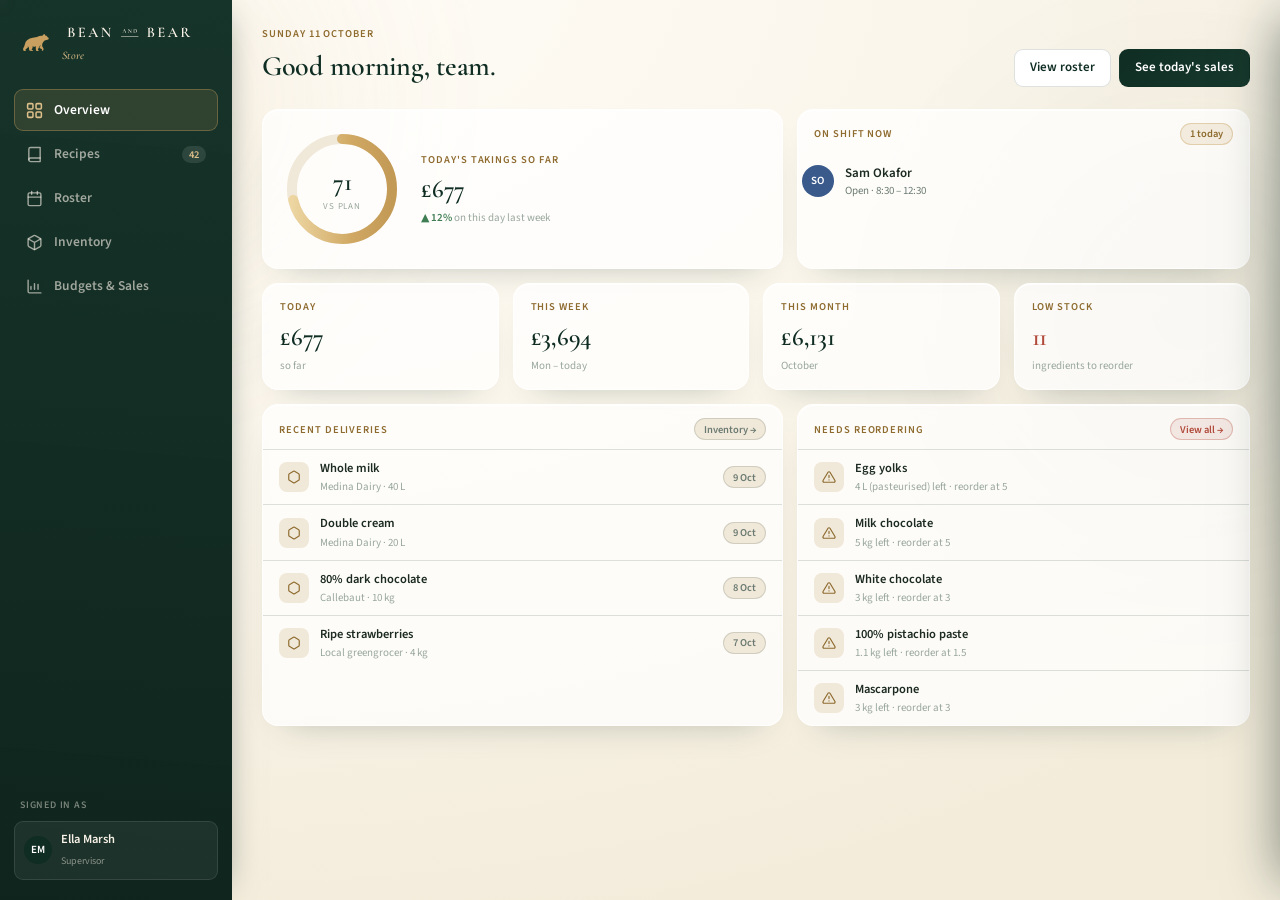
==== commit 272dbacc: "Use real brand logo artwork in the iPad prototype sidebar Replace the CSS-rendered "Bean & Bear" pla" ====
--- a/website/ipad/index.html
+++ b/website/ipad/index.html
@@ -61,11 +61,11 @@
   color:var(--cream);box-shadow:8px 0 32px -18px rgba(10,32,25,.5);
 }
 .brand{display:flex;align-items:center;gap:10px;padding:2px 6px 0}
-.brand .mark{width:34px;height:34px;flex-shrink:0;display:grid;place-items:center}
-.brand .mark svg{width:26px;height:auto}
-.brand-text{display:flex;flex-direction:column;line-height:1.15}
-.brand-text b{font-family:var(--serif);font-weight:600;font-size:16px;letter-spacing:.01em}
-.brand-text span{font-family:var(--serif);font-style:italic;font-weight:400;color:var(--gold-lt);font-size:11.5px}
+.brand .mark{width:32px;flex-shrink:0;display:grid;place-items:center}
+.brand .mark img{width:32px;height:auto;display:block}
+.brand-text{display:flex;flex-direction:column;gap:4px}
+.brand-text img.wordmark{width:134px;height:auto;display:block}
+.brand-text span{font-family:var(--serif);font-style:italic;font-weight:400;color:var(--gold-lt);font-size:11.5px;letter-spacing:.03em}
 
 .nav{display:flex;flex-direction:column;gap:2px;position:relative;margin-top:4px}
 .nav-indicator{position:absolute;left:0;right:0;height:42px;top:0;background:rgba(201,160,95,.14);
@@ -322,7 +322,6 @@
   <defs><linearGradient id="goldg" x1="0" y1="0" x2="0" y2="1">
     <stop offset="0" stop-color="#EDD6A2"/><stop offset=".6" stop-color="#D0A863"/><stop offset="1" stop-color="#C39A55"/>
   </linearGradient></defs>
-  <symbol id="bear" viewBox="0 0 196 128.7"><path d="M195.80,29.00 L188.70,25.90 L177.60,13.50 L168.50,10.30 L162.40,0.00 L158.50,0.00 L149.40,10.10 L141.80,13.20 L123.80,15.30 L105.10,23.20 L73.60,27.40 L50.90,33.50 L32.20,44.40 L19.90,58.40 L8.10,94.10 L0.20,109.60 L0.30,121.50 L6.40,128.40 L23.40,127.90 L16.80,119.50 L37.60,101.30 L35.00,96.40 L36.90,93.70 L44.30,105.20 L46.20,121.10 L51.50,127.80 L75.70,128.40 L74.60,124.10 L65.70,120.60 L66.00,115.50 L71.90,105.60 L73.60,88.10 L76.80,96.00 L87.50,96.10 L94.70,93.20 L96.40,94.40 L97.00,121.10 L101.50,128.40 L118.60,128.40 L119.40,125.80 L114.70,123.90 L112.00,117.10 L126.10,90.30 L132.00,85.80 L133.30,87.80 L126.20,97.60 L124.70,105.50 L140.00,113.40 L144.10,117.50 L141.80,124.40 L144.60,127.00 L148.50,127.00 L154.80,120.50 L154.90,110.20 L145.30,93.70 L144.90,76.00 L153.20,59.50 L163.50,49.20 L191.60,40.90Z"/></symbol>
 </svg>
 
 <div class="ambient" aria-hidden="true"><span class="blob b1"></span><span class="blob b2"></span></div>
@@ -331,8 +330,11 @@
 <div class="shell">
   <aside class="sidebar">
     <div class="brand">
-      <span class="mark"><svg viewBox="0 0 196 128.7"><use href="#bear" fill="url(#goldg)"/></svg></span>
-      <div class="brand-text"><b>Bean &amp; Bear</b><span>Store</span></div>
+      <span class="mark"><img src="../assets/logo/icon-gold-dark-transparent.svg" alt=""></span>
+      <div class="brand-text">
+        <img class="wordmark" src="../assets/logo/wordmark-only-dark-transparent.svg" alt="Bean and Bear">
+        <span>Store</span>
+      </div>
     </div>
 
     <nav class="nav">
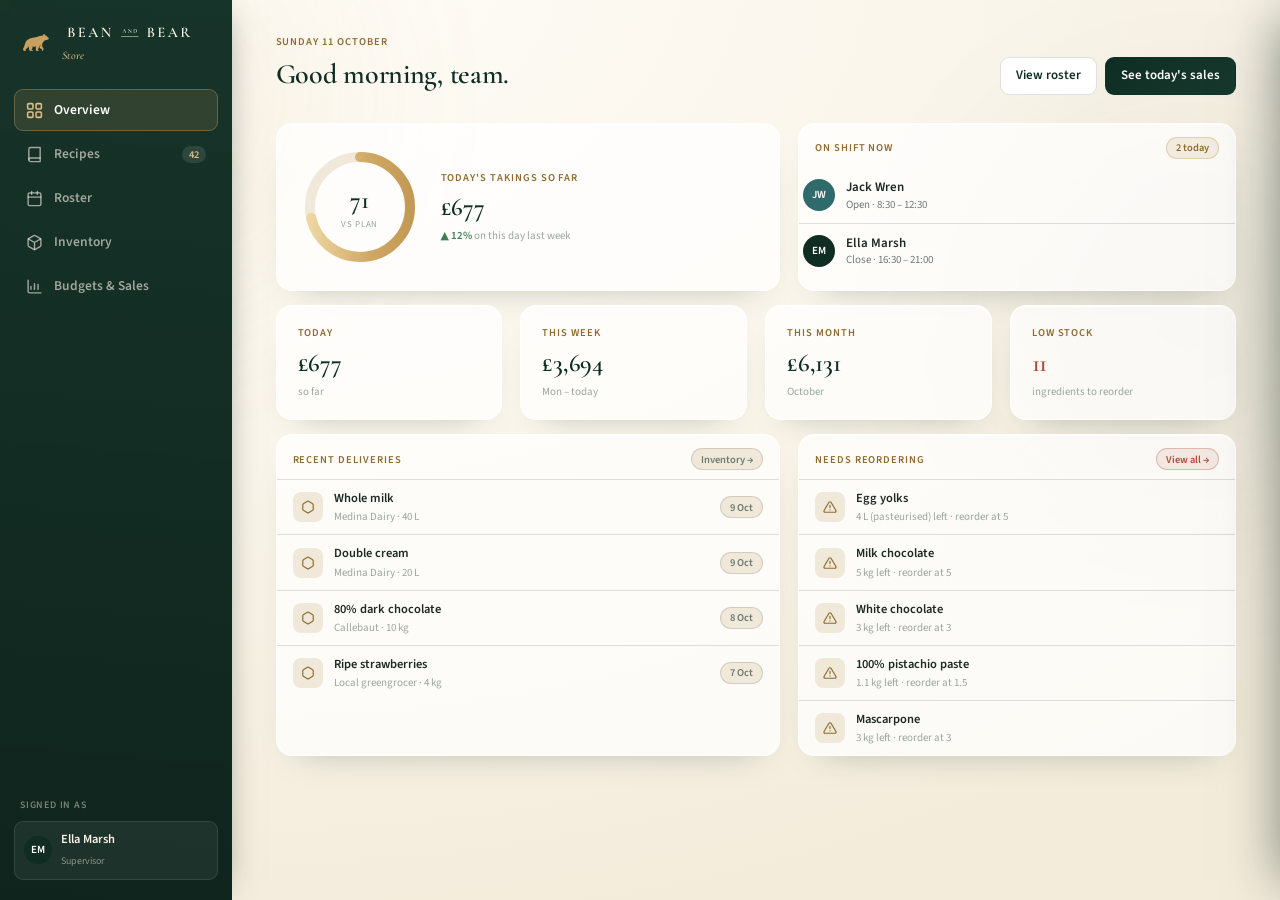
==== commit 5baa48bf: "Desktop-friendly layout and Week/Month/Year roster browsing - Reformat spacing for a Mac/desktop bro" ====
--- a/website/ipad/index.html
+++ b/website/ipad/index.html
@@ -96,10 +96,11 @@
 .whoami-opt:hover{background:rgba(255,255,255,.08)}
 .whoami-opt .whoami-avatar{width:22px;height:22px;font-size:9.5px}
 
-.main{flex:1;min-width:0;padding:26px 30px 60px}
+.main{flex:1;min-width:0;padding:34px clamp(24px,3.4vw,56px) 72px}
+.main .view{max-width:1580px;margin-left:auto;margin-right:auto}
 
 /* ---------- page head ---------- */
-.page-head{display:flex;align-items:flex-end;justify-content:space-between;gap:14px;flex-wrap:wrap;margin-bottom:22px}
+.page-head{display:flex;align-items:flex-end;justify-content:space-between;gap:14px;flex-wrap:wrap;margin-bottom:28px}
 .eyebrow{font-size:10.5px;letter-spacing:.09em;text-transform:uppercase;color:var(--gold-tx);font-weight:700}
 .page-head h1{font-family:var(--serif);font-weight:600;font-size:28px;letter-spacing:-.01em;margin-top:5px;color:var(--forest)}
 .page-head .sub{font-size:12.5px;color:var(--muted);margin-top:4px}
@@ -132,13 +133,13 @@
 /* ---------- cards / grid ---------- */
 .card{background:rgba(255,255,255,.74);backdrop-filter:blur(18px) saturate(160%);-webkit-backdrop-filter:blur(18px) saturate(160%);
   border:1px solid rgba(255,255,255,.75);border-radius:16px;box-shadow:0 1px 0 rgba(255,255,255,.8) inset,0 16px 34px -24px rgba(15,45,35,.35)}
-.grid{display:grid;gap:14px}
+.grid{display:grid;gap:18px}
 .cols-2{grid-template-columns:1.15fr 1fr}
 .cols-3{grid-template-columns:repeat(3,1fr)}
 .cols-4{grid-template-columns:repeat(4,1fr)}
 @media (max-width:980px){.cols-2,.cols-3{grid-template-columns:1fr}.cols-4{grid-template-columns:repeat(2,1fr)}}
 
-.stat{padding:15px 17px}
+.stat{padding:19px 21px}
 .stat-value{font-family:var(--serif);font-size:25px;font-weight:600;letter-spacing:-.01em;margin-top:5px;color:var(--forest);font-variant-numeric:tabular-nums}
 .stat-hint{font-size:11px;color:var(--dim);margin-top:3px}
 
@@ -161,7 +162,7 @@
 .ring-wrap .num{position:absolute;inset:0;display:flex;flex-direction:column;align-items:center;justify-content:center}
 .ring-wrap .num b{font-family:var(--serif);font-size:25px;font-weight:600;color:var(--forest)}
 .ring-wrap .num span{font-size:9px;letter-spacing:.08em;text-transform:uppercase;color:var(--dim)}
-.today-card{padding:20px;display:flex;gap:20px;align-items:center}
+.today-card{padding:24px;display:flex;gap:22px;align-items:center}
 .today-detail{flex:1;min-width:0}
 .today-detail .delta{color:var(--green);font-weight:700}
 
@@ -224,6 +225,12 @@
 .method-step .stext{font-size:13px;line-height:1.5;padding-top:2px}
 
 /* ---------- Roster ---------- */
+.roster-toolbar{display:flex;align-items:center;gap:8px;flex-wrap:wrap}
+.nav-arrow{width:38px;height:38px;padding:0;flex-shrink:0}
+.nav-arrow svg{width:15px;height:15px}
+.roster-nav{display:flex;align-items:center;gap:6px}
+.roster-nav [disabled]{opacity:.32;cursor:not-allowed;pointer-events:none}
+
 .roster-grid{display:grid;grid-template-columns:repeat(7,1fr);gap:9px}
 @media (max-width:980px){.roster-grid{grid-template-columns:repeat(4,1fr)}}
 .roster-day{display:flex;flex-direction:column;gap:7px}
@@ -247,6 +254,37 @@
 .hours-row .label{color:var(--forest);font-weight:600;display:flex;align-items:center;gap:7px}
 .hours-row .val{text-align:right;color:var(--muted);font-variant-numeric:tabular-nums}
 .track{height:7px;border-radius:999px;background:var(--cream2);overflow:hidden}
+
+/* ---------- Roster: month calendar ---------- */
+.cal-grid{display:grid;grid-template-columns:repeat(7,1fr);gap:8px}
+.cal-grid.cal-head{margin-bottom:2px}
+.cal-weekday{text-align:center;font-size:10px;font-weight:700;letter-spacing:.06em;text-transform:uppercase;color:var(--gold-tx);padding:4px 0}
+.cal-day{min-height:92px;border-radius:12px;border:1px solid var(--line);background:rgba(255,255,255,.6);
+  padding:9px 10px;display:flex;flex-direction:column;cursor:pointer;transition:transform .16s ease,box-shadow .16s ease,border-color .16s ease}
+.cal-day:hover{transform:translateY(-2px);box-shadow:0 14px 26px -18px rgba(15,45,35,.4);border-color:var(--line-strong)}
+.cal-day.outside{opacity:.38}
+.cal-day.today{border-color:var(--gold);box-shadow:0 0 0 1px var(--gold) inset}
+.cal-day .dnum{font-family:var(--serif);font-weight:600;color:var(--forest);font-size:14px}
+.cal-day .dhours{font-size:10px;color:var(--dim);margin-top:2px}
+.cal-day .dots{display:flex;gap:4px;margin-top:auto;padding-top:8px}
+.cal-dot{width:7px;height:7px;border-radius:999px;background:var(--line-strong);display:inline-block}
+.cal-dot.filled{background:var(--gold)}
+@media (max-width:860px){.cal-day{min-height:68px;padding:7px 8px}.cal-day .dnum{font-size:12.5px}}
+
+/* ---------- Roster: year grid ---------- */
+.year-grid{display:grid;grid-template-columns:repeat(4,1fr);gap:16px}
+@media (max-width:1200px){.year-grid{grid-template-columns:repeat(3,1fr)}}
+@media (max-width:760px){.year-grid{grid-template-columns:repeat(2,1fr)}}
+.month-card{padding:17px 19px;cursor:pointer;transition:transform .2s ease,box-shadow .2s ease}
+.month-card:hover{transform:translateY(-3px);box-shadow:0 18px 32px -20px rgba(15,45,35,.42)}
+.month-card h4{font-family:var(--serif);font-weight:600;font-size:16.5px;color:var(--forest)}
+.month-heat{display:grid;grid-template-columns:repeat(7,1fr);gap:3px;margin:12px 0}
+.heat-cell{width:100%;aspect-ratio:1;border-radius:3px;background:rgba(201,160,95,.12)}
+.heat-cell.l1{background:rgba(201,160,95,.28)}
+.heat-cell.l2{background:rgba(201,160,95,.52)}
+.heat-cell.l3{background:rgba(201,160,95,.78)}
+.heat-cell.l4{background:var(--gold-tx)}
+.month-card .mstat{font-size:11.5px;color:var(--muted)}
 
 table.data{width:100%;border-collapse:collapse;font-size:12.5px}
 table.data th{text-align:left;font-weight:700;color:var(--gold-tx);text-transform:uppercase;font-size:10px;letter-spacing:.05em;
@@ -461,26 +499,42 @@
     <section class="view" id="view-roster">
       <div class="page-head">
         <div>
-          <div class="eyebrow" id="roster-week-label">Week of 12 Oct</div>
+          <div class="eyebrow" id="roster-period-label">Week of 12 Oct</div>
           <h1>Staff roster</h1>
-          <div class="sub">Tap an open shift to sign up. Tap a filled shift to see who's on.</div>
+          <div class="sub" id="roster-sub">Tap an open shift to sign up. Tap a filled shift to see who's on.</div>
         </div>
         <div class="head-actions">
+          <div class="pill-tabs" id="roster-mode-tabs">
+            <button class="pill-tab active" data-mode="week">Week</button>
+            <button class="pill-tab" data-mode="month">Month</button>
+            <button class="pill-tab" data-mode="year">Year</button>
+          </div>
+          <div class="roster-nav">
+            <button class="btn-ghost btn nav-arrow" id="roster-prev" aria-label="Previous">
+              <svg viewBox="0 0 24 24" fill="none" stroke="currentColor" stroke-width="2.4" stroke-linecap="round" stroke-linejoin="round"><path d="m15 18-6-6 6-6"/></svg>
+            </button>
+            <button class="btn-ghost btn" id="roster-today">Today</button>
+            <button class="btn-ghost btn nav-arrow" id="roster-next" aria-label="Next">
+              <svg viewBox="0 0 24 24" fill="none" stroke="currentColor" stroke-width="2.4" stroke-linecap="round" stroke-linejoin="round"><path d="m9 18 6-6-6-6"/></svg>
+            </button>
+          </div>
           <button class="btn-ghost btn" onclick="openShiftModal()">+ New shift</button>
         </div>
       </div>
 
-      <div class="card" style="padding:16px">
+      <div class="card" id="roster-week-card" style="padding:20px">
         <div class="roster-grid" id="roster-grid"></div>
       </div>
-
-      <div class="grid cols-2" style="margin-top:14px">
-        <div class="card" style="padding:16px 18px">
-          <div class="eyebrow" style="margin-bottom:10px">Hours this week</div>
+      <div class="card" id="roster-month-wrap" style="padding:20px;display:none"></div>
+      <div class="year-grid" id="roster-year-wrap" style="display:none"></div>
+
+      <div class="grid cols-2" id="roster-bottom-week" style="margin-top:14px">
+        <div class="card" style="padding:20px 22px">
+          <div class="eyebrow" id="hours-week-label" style="margin-bottom:10px">Hours this week</div>
           <div id="hours-list"></div>
         </div>
-        <div class="card" style="padding:4px 2px 10px">
-          <div class="eyebrow" style="padding:12px 16px 8px">Shifts worked — last 7 days</div>
+        <div class="card" style="padding:6px 4px 14px">
+          <div class="eyebrow" id="history-label" style="padding:14px 20px 10px">Shifts worked — last 7 days</div>
           <div style="overflow-x:auto">
             <table class="data" id="history-table">
               <thead><tr><th>Date</th><th>Staff</th><th>In</th><th>Out</th><th>Hours</th></tr></thead>
@@ -488,6 +542,23 @@
             </table>
           </div>
         </div>
+      </div>
+
+      <div class="grid cols-2" id="roster-bottom-month" style="margin-top:14px;display:none">
+        <div class="card" style="padding:20px 22px">
+          <div class="eyebrow" id="hours-month-label" style="margin-bottom:10px">Hours this month</div>
+          <div id="hours-month-list"></div>
+        </div>
+        <div class="card mini-list">
+          <div class="head"><span class="eyebrow">Open shifts</span><span class="chip gold" id="month-open-count">0 open</span></div>
+          <div id="month-open-shifts"></div>
+        </div>
+      </div>
+
+      <div class="grid cols-3" id="roster-bottom-year" style="margin-top:14px;display:none">
+        <div class="card stat"><div class="eyebrow">Hours scheduled</div><div class="stat-value" id="year-stat-hours">0</div><div class="stat-hint">across the year</div></div>
+        <div class="card stat"><div class="eyebrow">Shifts scheduled</div><div class="stat-value" id="year-stat-shifts">0</div><div class="stat-hint">Open, Mid &amp; Close</div></div>
+        <div class="card stat"><div class="eyebrow">Still open</div><div class="stat-value" id="year-stat-open">0</div><div class="stat-hint">unfilled shifts</div></div>
       </div>
     </section>
 
@@ -508,8 +579,8 @@
       </div>
 
       <div class="grid cols-2">
-        <div class="card" style="padding:4px 2px 10px">
-          <div class="eyebrow" style="padding:12px 16px 8px">Stock levels</div>
+        <div class="card" style="padding:6px 4px 14px">
+          <div class="eyebrow" style="padding:14px 20px 10px">Stock levels</div>
           <div style="overflow-x:auto">
             <table class="data" id="inv-table">
               <thead><tr><th>Ingredient</th><th>Stock</th><th>Supplier</th><th></th></tr></thead>
@@ -551,7 +622,7 @@
           <div id="sales-chart" style="position:relative;margin-top:8px"></div>
           <div class="legend"><span><i class="dot" style="background:var(--gold-tx)"></i>Consumer sales</span></div>
         </div>
-        <div class="card" style="padding:16px 18px">
+        <div class="card" style="padding:20px 22px">
           <div class="eyebrow">Top flavours — last 30 days</div>
           <div id="top-flavours" style="margin-top:10px"></div>
         </div>
@@ -593,7 +664,7 @@
 </div>
 
 <script id="recipes-data" type="application/json">[{"key":"dark-chocolate","n":"Dark Chocolate","tag":"The chocolate that changed chocolate.","cat":"choc","story":"I never really liked Easter eggs. They always seemed to taste of… not very much. Then I tried proper 80% dark chocolate and it completely changed what I thought chocolate could be. This is the gelato version of that moment: dark, intense and unapologetically chocolatey.","brief":"Deep, adult and unmistakably chocolate-led: high cocoa intensity, restrained sweetness and a clean finish.","ing":[[null,"300ml","Whole milk"],[null,"15g","Light brown sugar"],[null,"150ml","Double cream"],[null,"3","Egg yolks"],[null,"100g","80% dark chocolate with sea salt"],[null,"½ tsp","Vanilla"],[null,"30g","Cocoa powder"],[null,"½ tsp","Espresso powder"],[null,"90g","Caster sugar"]],"m":["Combine milk and cream and heat until steaming.","Whisk yolks with both sugars, cocoa and espresso powder.","Temper the yolks with the hot dairy, return to the pan and cook gently to 82–84°C.","Pour over the dark chocolate and blend until glossy and completely emulsified.","Add vanilla, chill rapidly, then mature covered in the refrigerator overnight.","Freeze/churn using the current Bean & Bear production method; record finished batch weight and texture."]},{"key":"vanilla","n":"Vanilla","tag":"Or, as my girls call it, ’nilla’.","cat":"signature","story":"Nothing beats a Mr Whippy in the park after pushing the girls on the swings. It isn’t complicated or sophisticated. It’s just one of those little moments that makes you happy. Vanilla ice cream will always remind me of that.","brief":"Simple only in appearance: creamy, fragrant Madagascan vanilla with enough richness to feel luxurious but never heavy.","ing":[[null,"440g","Whole milk"],[null,"1","Vanilla pod"],[null,"100g","Double cream"],[null,"1 tsp","Vanilla bean paste"],[null,"95g","Caster sugar"],[null,"1g","Sea salt"],[null,"2","Egg yolks"]],"m":["Split the vanilla pod and scrape the seeds into the milk and cream; add the pod.","Heat until steaming, cover and infuse for 20 minutes. Remove the pod and allow the dairy to cool slightly.","Whisk yolks and sugar. Temper with the dairy, return to the pan and cook gently to 82–84°C.","Add vanilla bean paste and salt.","Chill rapidly and mature overnight.","Freeze/churn; record finished weight and serving behaviour."]},{"key":"wild-strawberry","n":"Wild Strawberry & Lemon","tag":"Pick one. Eat two.","cat":"fruit","story":"Every year we go strawberry picking as a family. In theory, anyway. Mum and Dad do most of the picking while the children eat their way through the field. Then comes the awkward bit at the till, pretending we have no idea where all those red smudges around their mouths came from.","brief":"Fresh strawberry first, lifted by lemon zest and a touch of Sicilian lemon extract; bright, summery and recognisably fruit-led.","ing":[[null,"225g","Ripe strawberries"],[null,"20g","Caster sugar for fruit"],[null,"1 tsp","Lemon juice"],[null,"8g","Freeze-dried strawberries, blended into the base"],[null,"180ml","Whole milk"],[null,"60ml","Double cream"],[null,"50g","Caster sugar"],[null,"15g","Skimmed milk powder"],[null,"0.4g","Xanthan gum"],[null,"","Zest of 1 lemon"],[null,"½ tsp","Sicilian lemon extract"],[null,"pinch","Sea salt"],[null,"4g","Freeze-dried strawberries, crushed, to finish"]],"m":["Roast about 125g of the strawberries with the 20g sugar until concentrated; cool.","Blend roasted and fresh strawberries with lemon juice and the 8g freeze-dried strawberries.","Heat milk and cream with lemon zest; infuse covered for 10 minutes, then strain.","Whisk in caster sugar, milk powder, xanthan and Sicilian lemon extract and heat to about 82°C; chill completely.","Blend in strawberry mixture and salt; mature cold and freeze/churn.","Finish with the 4g crushed freeze-dried strawberry."]},{"key":"tiramisu","n":"Tiramisu","tag":"My first proper Italian dessert.","cat":"pud","story":"Tiramisu was the first dessert I ever ordered in an Italian restaurant. Coffee, mascarpone, cocoa – I’d never had anything quite like it. There still isn’t anything quite like it. So ours doesn’t try to reinvent it. It just tries to do it justice.","brief":"Coffee, mascarpone and cocoa in balance. It should taste like tiramisu, not merely coffee ice cream.","ing":[[null,"250ml","Double cream"],[null,"pinch","Sea salt"],[null,"160ml","Whole milk"],[null,"60ml","Strong espresso"],[null,"150g","Mascarpone"],[null,"1","Shot espresso martini mix"],[null,"4","Egg yolks"],[null,"1 tsp","Cocoa powder"],[null,"90g","Caster sugar"],[null,"optional","Ladyfinger crumb and shaved"],[null,"","chocolate"],[null,"2 tsp","Vanilla extract"]],"m":["Heat milk and cream until steaming.","Whisk yolks, sugar and cocoa; temper with the dairy and cook to 82–84°C.","Cool to about 55°C, then blend in mascarpone until smooth.","Add espresso, espresso martini mix, vanilla and salt.","Chill rapidly and mature overnight.","Freeze/churn. Add optional ladyfinger crumb or chocolate only after the base is frozen."]},{"key":"lemon-meringue-pie","n":"Lemon Meringue Pie","tag":"My wife’s favourite dessert.","cat":"pud","story":"I once made her a lemon meringue pie and dropped the entire thing while taking it out of the oven. I ate it off the floor with a spoon. I have no regrets.","brief":"Creamy lemon-pie character with real acidity and sweet meringue contrast; indulgent without becoming cloying.","ing":[[null,"220ml","Whole milk"],[null,"100ml","Double cream"],[null,"70g","Caster sugar"],[null,"10g","Skimmed milk powder"],[null,"0.4g","Xanthan gum"],[null,"","Zest of 2 lemons"],[null,"55ml","Lemon juice"],[null,"1 tsp","Vanilla paste"],[null,"3","Egg yolks — verify against original"],[null,"pinch","Sea salt"],[null,"","Meringue crumble and freeze-dried raspberry, to finish"]],"m":["Infuse milk and cream with lemon zest until steaming; rest 10 minutes.","Combine sugar, milk powder and xanthan. If using the recorded yolks, whisk them into the sugar mixture.","Temper and cook the base gently to approximately 82°C.","Chill completely before blending in lemon juice, vanilla and salt.","Mature cold and freeze/churn.","Finish with meringue crumble and freeze-dried raspberry at service."]},{"key":"raspberry-pavlova","n":"Raspberry Pavlova","tag":"Nina’s favourite.","cat":"pud","story":"If I were on Desert Island Discs, raspberries would be the one thing I’d take with me. Although, come to think of it, I don’t think you’re allowed to take food. Either way, I’m taking raspberries. And Nina would approve.","brief":"Sharp raspberry, creamy base and crisp-sweet meringue contrast. Raspberry must remain the star.","ing":[[null,"150g","Raspberries"],[null,"200ml","Whole milk"],[null,"80ml","Double cream"],[null,"65g","Caster sugar"],[null,"15g","Skimmed milk powder"],[null,"1 tsp","Vanilla paste"],[null,"0.4g","Xanthan gum"],[null,"1 tsp","Lemon juice"],[null,"","Meringue, to finish"]],"m":["Blend raspberries with lemon juice and pass through a sieve if a seedless finish is required.","Combine sugar, milk powder and xanthan.","Heat milk and cream; whisk in dry ingredients and heat to about 82°C.","Chill completely, then blend in raspberry purée, vanilla and salt to taste.","Mature cold and freeze/churn.","Finish with crushed meringue at service so it remains crisp."]},{"key":"key-lime-pie","n":"Key Lime Pie","tag":"Florida sunshine in a scoop.","cat":"pud","story":"Florida sun. Disney World. Mickey Mouse. American diners. Key lime pie. Bliss. This is our little taste of Florida, without the nine-hour flight.","brief":"Tangy lime, creamy pie filling and biscuit/meringue cues; bright enough to cut through the dairy.","ing":[[null,"180g","Whole milk"],[null,"100g","Double cream"],[null,"90g","Condensed milk"],[null,"20g","Caster sugar"],[null,"15g","Skimmed milk powder"],[null,"","Zest of 2 limes"],[null,"25g","Lime juice"],[null,"pinch","Sea salt"],[null,"","35–40g lime curd"],[null,"","Shortbread crumb, to finish"]],"m":["Heat milk, cream, condensed milk, sugar, milk powder and lime zest to about 82°C.","Remove from heat and chill completely.","Blend in lime curd, lime juice and salt once cold.","Mature in the refrigerator.","Freeze/churn.","Finish with shortbread crumb at service."]},{"key":"banoffee-pie","n":"Banoffee Pie","tag":"Born around a campfire.","cat":"choc","story":"We used to camp in France. After the barbecue, we’d take old bananas, stuff them with bits of Snickers, wrap them in foil and bury them in the embers. Ten minutes later you’d be scraping warm, gooey, caramel-chocolate banana from the skin with a spoon. This is the slightly more civilised version.","brief":"Roasted banana, caramel depth and biscuit warmth. Generous and nostalgic rather than simply sugary.","ing":[[null,"140g","Ripe banana"],[null,"150g","Whole milk"],[null,"70g","Double cream"],[null,"65g","Dulce de leche"],[null,"15g","Skimmed milk powder"],[null,"10g","Light brown sugar"],[null,"½ tsp","Vanilla"],[null,"5g","Lemon juice"],[null,"pinch","Sea salt"],[null,"","Biscuit crumb or dulce de leche, to finish"]],"m":["Roast banana with brown sugar at 190°C fan for about 20 minutes; cool.","Heat milk and cream with dulce de leche and milk powder to about 82°C.","Chill slightly, then blend in roasted banana, vanilla, lemon juice and salt.","Chill rapidly and mature overnight.","Freeze/churn.","Finish with biscuit crumb or a restrained dulce de leche drizzle."]},{"key":"black-forest","n":"Black Forest","tag":"The Christmas pudding of champions.","cat":"choc","story":"It reminds me of pulling a frozen Black Forest gateau from the freezer at Christmas, waiting approximately a billion hours for it to defrost, then demolishing it as though nobody had fed us for a week. Cherry. Chocolate. Christmas. Magnificent.","brief":"Dark chocolate and sour cherry with a grown-up bitterness; rich, festive and clearly Black Forest.","ing":[[null,"200ml","Whole milk"],[null,"100ml","Double cream"],[null,"3","Egg yolks"],[null,"60g","Caster sugar"],[null,"70g","80% dark chocolate"],[null,"12g","Cocoa"],[null,"10g","Skimmed milk powder"],[null,"0.3g","Xanthan"],[null,"pinch","Sea salt"],[null,"240g","Sour cherries"],[null,"20g","Caster sugar for cherries"],[null,"1 tsp","Lemon juice"],[null,"10ml","Monin cherry syrup"],[null,"","Dark chocolate shavings, to finish"]],"m":["Cook cherries with 20g sugar until softened and concentrated; add lemon juice and a splash of Monin cherry syrup to deepen the flavour, then cool.","Heat milk and cream. Whisk yolks with sugar, cocoa, milk powder and xanthan.","Temper, return to the pan and cook to 82–84°C.","Pour over dark chocolate, blend smooth, add salt and chill rapidly.","Blend or fold the cold cherry preparation into the base according to the desired final texture; record the chosen method.","Freeze/churn and finish with dark chocolate shavings."]},{"key":"salted-caramel","n":"Salted Caramel","tag":"Mum’s favourite.","cat":"signature","story":"Slightly burnt. Ever so sweet. Buttery. Salty. Some flavours belong to summer. Some belong to winter. Salted caramel somehow belongs to both. Mum would choose this one.","brief":"Caramel taken just far enough for bitterness, then balanced with butter, salt and shortbread.","ing":[[null,"200ml","Whole milk"],[null,"100ml","Double cream"],[null,"3","Egg yolks"],[null,"130g","Caster sugar total — allocation to verify"],[null,"15g","Skimmed milk powder"],[null,"½ tsp","Vanilla paste"],[null,"0.3g","Xanthan"],[null,"pinch","Sea salt"],[null,"40g","Butter"],[null,"","Brown-butter shortbread, to finish"]],"m":["Caramelise the designated caramel sugar to a deep amber; carefully incorporate warm dairy and butter.","Whisk remaining sugar with yolks, milk powder and xanthan.","Temper with the caramel dairy and cook gently to 82–84°C.","Add vanilla and salt, chill rapidly and mature overnight.","Freeze/churn. Taste specifically for caramel intensity; original development note says to double the caramel.","Finish with brown-butter shortbread at service. S A LT E D C A R A M E L · M E T H O D                                                                               24"]},{"key":"kulfi","n":"Kulfi","tag":"For Mum and Dad.","cat":"signature","story":"My mum and dad loved travelling around India, searching for wonderful flora and fauna before relaxing at the end of the day with a mango lassi. Mango, saffron and cardamom. This is my little homage to their happiness in those moments.","brief":"Mango supported by saffron and cardamom; aromatic and rounded, with spice present but never perfumed.","ing":[[null,"180g","Mango pulp"],[null,"8","Saffron strands"],[null,"140g","Whole milk"],[null,"3","Green cardamom pods, crushed"],[null,"70g","Double cream"],[null,"5g","Lime juice"],[null,"65g","Condensed milk"],[null,"pinch","Sea salt"],[null,"15g","Skimmed milk powder"]],"m":["Heat milk and cream with saffron and cardamom; cover and infuse for 15 minutes.","Strain, then whisk in condensed milk and milk powder and heat to about 82°C.","Chill completely.","Blend in mango pulp, lime juice and salt.","Mature cold and freeze/churn.","Taste after freezing and adjust spice only in the next recorded version."]},{"key":"roasted-pineapple","n":"Roasted Pineapple","tag":"No worries. No problems.","cat":"fruit","story":"This one tastes like holidays. Sitting beside a pool with a pina colada and absolutely nothing to worry about. Except perhaps how quickly the drink seems to be disappearing. Pineapple, coconut and lime. Holiday mode activated.","brief":"Roasted pineapple sweetness with coconut and lime freshness; holiday flavour without becoming cocktail syrup.","ing":[[null,"200g","Pineapple"],[null,"15g","Light brown sugar"],[null,"200g","Whole milk"],[null,"50g","Double cream"],[null,"25g","Caster sugar"],[null,"15g","Glucose"],[null,"10g","Skimmed milk powder"],[null,"5g","Monin coconut syrup"],[null,"20g","Lime juice"],[null,"16g","Dark rum"],[null,"","Lime zest"],[null,"pinch","Sea salt"]],"m":["Roast pineapple with brown sugar at 200°C fan for about 25 minutes; cool and purée, then sieve.","Heat whole milk and cream with caster sugar, glucose and milk powder to about 82°C.","Off the heat, stir in the Monin coconut syrup. Chill completely.","Blend in pineapple purée, lime juice, rum, zest and salt.","Mature cold and freeze/churn.","Rum and lime are doubled against the first trial, which were being lost in the creamy texture — this is now the confirmed ratio."]},{"key":"peach-melba","n":"Peach Melba","tag":"The peach without the problem.","cat":"fruit","story":"Meg is afraid of peaches. Not the taste. The fur. She thinks it’s deeply weird that a fruit should be furry, and when you think about it, she may have a point. So this is our attempt at eating peaches without having to deal with the fur.","brief":"Soft ripe peach with raspberry acidity; elegant fruit flavour and a clean finish.","ing":[[null,"180g","Peaches"],[null,"20g","Glucose"],[null,"80g","Raspberries"],[null,"15g","Skimmed milk powder"],[null,"130g","Whole milk"],[null,"8g","Lemon juice"],[null,"65g","Double cream"],[null,"½ tsp","Vanilla"],[null,"45g","Caster sugar"],[null,"pinch","Sea salt"]],"m":["Purée peaches and raspberries with lemon juice; sieve if desired.","Heat milk and cream with sugar, glucose and milk powder to about 82°C.","Chill completely.","Blend in fruit purée, vanilla and salt.","Mature cold and freeze/churn.","Record colour, fruit intensity and melt before adjusting sugar or fruit."]},{"key":"liquorice-blackcurrant","n":"Liquorice & Blackcurrant","tag":"One each. That’s your lot.","cat":"fruit","story":"On long car journeys, Mum always kept a packet of liquorice and blackcurrant sweets in the glove compartment. If my sister and I managed not to tear each other’s eyes out, we could have one. We only ever got one.","brief":"Dark liquorice against tart blackcurrant. Distinctive, nostalgic and deliberately not too sweet.","ing":[[null,"150g","Blackcurrants"],[null,"20g","Skimmed milk powder"],[null,"180g","Whole milk"],[null,"4g","Liquorice powder"],[null,"80g","Double cream"],[null,"½ tsp","Vanilla"],[null,"45g","Caster sugar"],[null,"8g","Lemon juice"],[null,"25g","Glucose syrup"],[null,"pinch","Sea salt"]],"m":["Cook blackcurrants briefly until they burst; blend and sieve.","Heat milk and cream with sugar, glucose, milk powder and liquorice powder to about 82°C.","Chill completely.","Blend in blackcurrant purée, vanilla, lemon and salt.","Mature cold and freeze/churn.","Assess liquorice after freezing before increasing it; it should support rather than dominate."]},{"key":"passionfruit","n":"Passionfruit","tag":"Orla thinks they look like bogies.","cat":"fruit","story":"She isn’t wrong. And she’d know. She’s eaten a lot of bogies. Personally, I prefer passionfruit. It’s my favourite. So this one has more passionfruit than you can shake a stick at: sharp, smooth, ridiculously moreish and considerably better than bogies.","brief":"An unapologetically intense passionfruit flavour: sharp, aromatic, smooth and refreshing.","ing":[[null,"","Pulp of 10 passionfruits"],[null,"150ml","Whole milk"],[null,"80ml","Double cream"],[null,"65g","Caster sugar"],[null,"15g","Skimmed milk powder"],[null,"0.5g","Xanthan gum"],[null,"pinch","Sea salt"],[null,"","Popping candy, to finish"]],"m":["Sieve the passionfruit pulp, retaining the juice and a small quantity of seeds if desired.","Whisk sugar, milk powder and xanthan together.","Heat milk and cream; whisk in the dry ingredients and heat to about 82°C.","Chill the dairy base completely before blending in the passionfruit and salt.","Mature cold, then freeze/churn.","Finish each serving with popping candy immediately before service."]},{"key":"fig-honey","n":"Fig & Honey","tag":"Technically, they’re on our side of the fence.","cat":"fruit","story":"Our neighbour has a fig tree that leans over our fence. Every year, Dad and I grab as many ripe figs as we can and munch them before the birds get there. It feels slightly like stealing. It tastes considerably better.","brief":"Ripe fig, floral honey and creamy mascarpone; soft, mellow and gently luxurious.","ing":[[null,"150g","Figs"],[null,"70g","Mascarpone"],[null,"15g","Honey for roasting"],[null,"30g","Runny honey"],[null,"1 tsp","Lemon juice"],[null,"20g","Caster sugar"],[null,"pinch","Salt"],[null,"15g","Skimmed milk powder"],[null,"150g","Whole milk"],[null,"½ tsp","Vanilla"],[null,"70g","Double cream"],[null,"¼ tsp","Salt"]],"m":["Roast figs with 15g honey, lemon and salt at 180°C for about 20 minutes; cool and purée.","Heat milk and cream with caster sugar, 30g honey and milk powder to about 82°C.","Cool to about 55°C and blend in mascarpone and vanilla.","Chill completely, then blend in roasted fig purée and salt.","Mature cold and freeze/churn.","Record fig intensity and texture."]},{"key":"blood-orange","n":"Blood Orange","tag":"The orange grin.","cat":"fruit","story":"There are few things funnier than watching your children discover the orange grin. You know the one: wedge an orange segment in front of your teeth and grin like a complete lunatic. It never gets old. Ours adds a splash of Campari. That’s for the grown-ups.","brief":"A clean blood-orange sorbet with adult Campari bitterness sitting behind the fruit.","ing":[[null,"300g","Blood orange juice"],[null,"","Zest of 1 blood orange"],[null,"55g","Caster sugar"],[null,"35g","Glucose syrup"],[null,"10g","Lemon juice"],[null,"50g","Water"],[null,"pinch","Sea salt"],[null,"1 tsp","Campari"]],"m":["Warm water with sugar, glucose and zest until dissolved; do not boil aggressively.","Cool completely and strain if necessary.","Blend in blood orange juice, lemon juice, Campari and salt.","Chill thoroughly and rest before freezing.","Freeze/churn to a smooth sorbet texture.","Record firmness after 24 hours; alcohol can soften the finished sorbet."]},{"key":"cherry-almond","n":"Cherry & Almond","tag":"Cherries are showing off.","cat":"fruit","story":"God made the earth, the sea, the stars, the sun, the animals and people. Then, apparently, he had a little bit of special magic left over. So he made cherries.","brief":"Juicy cherry first, almond second. The almond should deepen the cherry rather than dominate it.","ing":[[null,"170g","Cherries"],[null,"20g","Caster sugar for fruit"],[null,"5g","Lemon juice"],[null,"150g","Whole milk"],[null,"80g","Double cream"],[null,"25g","Caster sugar"],[null,"20g","Glucose syrup"],[null,"15g","Skimmed milk powder"],[null,"25g","100% almond butter"],[null,"¼ tsp","Vanilla"],[null,"pinch","Sea salt"],[null,"","Flaked almonds, to finish"]],"m":["Cook cherries with 20g sugar until softened; add lemon, purée and cool.","Heat milk and cream with remaining sugar, glucose and milk powder to about 82°C.","Blend in almond butter, vanilla and salt; chill completely.","Blend in cherry purée until even.","Mature cold and freeze/churn.","Finish with toasted flaked almonds at service."]},{"key":"chocolate-passionfruit","n":"Chocolate & Passionfruit","tag":"Christmas, with a surprise.","cat":"choc","story":"Every Christmas I make a chocolate and passionfruit tart. Rich dark chocolate, sharp passionfruit and one slightly ridiculous secret ingredient: popping candy. This is the gelato version. Look out for the surprise.","brief":"Dense dark chocolate cut sharply by passionfruit, with popping candy providing the final surprise.","ing":[[null,"130g","Whole milk"],[null,"5g","Cocoa"],[null,"100g","Double cream"],[null,"pinch","Sea salt"],[null,"7","Passionfruits (about 90g pulp)"],[null,"60g","Shortbread"],[null,"65g","70% dark chocolate"],[null,"15g","White chocolate"],[null,"30g","Caster sugar"],[null,"12g","Popping candy"],[null,"20g","Glucose"],[null,"pinch","Sea salt for topping"],[null,"10g","Skimmed milk powder"]],"m":["Sieve passionfruit pulp and reserve the juice.","Heat milk and cream with sugar, glucose, milk powder and cocoa to about 82°C.","Pour over dark chocolate and blend smooth; chill completely.","Blend in passionfruit juice and salt.","Mature cold and freeze/churn.","For service, combine shortbread, white chocolate and popping candy only shortly before use so the candy stays active."]},{"key":"pistachio","n":"Pistachio","tag":"The first shop of the holiday.","cat":"signature","story":"Whenever we go away, there are two things we buy before anything else: beer and pistachios. Unfortunately, I always forget the extra bowl for the shells. Which means that, sooner or later, I’ll absent-mindedly pick one up and try to eat it. You’d think I’d learn. I haven’t.","brief":"Pure pistachio character with restrained sweetness, honey and salt used only to make the nut taste more itself.","ing":[[null,"200ml","Whole milk"],[null,"80ml","Double cream"],[null,"75g","100% pistachio paste"],[null,"55g","Caster sugar"],[null,"15g","Skimmed milk powder"],[null,"0.4g","Xanthan gum"],[null,"1g","Fine sea salt"],[null,"¼ tsp","Vanilla paste"],[null,"","Runny honey and sea salt flakes, to finish"]],"m":["Combine sugar, milk powder and xanthan.","Heat milk and cream; whisk in dry ingredients and heat to about 82°C.","Blend in pistachio paste until completely emulsified.","Add vanilla and fine salt; chill rapidly.","Mature overnight and freeze/churn.","Finish with a restrained drizzle of honey and a few sea-salt flakes."]},{"key":"milk-chocolate","n":"Milk Chocolate","tag":"A Curly Wurly when you need it.","cat":"choc","story":"My eldest daughter Nina really doesn’t like sweets, but she can eat chocolate all day long. Dark chocolate doesn’t quite cut it. Any Cadbury’s bar she can get hold of will make her life infinitely better. This milk chocolate is much more luxurious, but it still pays homage to a Curly Wurly whenever you need it.","brief":"Luxurious, creamy and unmistakably milk-chocolate-led: softer and sweeter than Dark Chocolate, but with enough cocoa depth to avoid becoming cloying.","ing":[[null,"220g","Whole milk"],[null,"10g","Glucose syrup"],[null,"90g","Double cream"],[null,"2","Egg yolks"],[null,"90g","Milk chocolate"],[null,"½ tsp","Vanilla"],[null,"15g","Cocoa powder"],[null,"0.3g","Xanthan gum"],[null,"45g","Caster sugar"],[null,"1g","Fine sea salt"],[null,"15g","Skimmed milk powder"]],"m":["Combine milk and cream and heat until steaming.","Whisk yolks with caster sugar, cocoa, skimmed milk powder and xanthan.","Temper the yolks with the hot dairy, return to the pan and cook gently to approximately 82°C.","Pour the hot custard over the milk chocolate and glucose. Blend until completely smooth and emulsified.","Add vanilla and salt. Chill rapidly, cover and mature overnight.","Freeze/churn using the current Bean & Bear production method; record finished frozen weight and texture."]},{"key":"cookies-cream","n":"Cookies & Cream","tag":"The Oreo milkshake, frozen.","cat":"signature","story":"Sometimes we’ll go out for lunch, and if the girls are really well behaved, we might get them a milkshake. Their go-to milkshake is always an Oreo special. So this is a homage to an Oreo milkshake in an ice cream.","brief":"Vanilla-forward, creamy and nostalgic, with biscuit flavour through the base and distinct cookie pieces for texture.","ing":[[null,"220g","Whole milk"],[null,"90g","Double cream"],[null,"60g","Caster sugar"],[null,"15g","Skimmed milk powder"],[null,"10g","Glucose syrup"],[null,"½ tsp","Vanilla"],[null,"0.4g","Xanthan gum"],[null,"1g","Fine sea salt"],[null,"80g","Chocolate sandwich biscuits — 30g for base, 50g for pieces"]],"m":["Combine caster sugar, skimmed milk powder and xanthan thoroughly.","Heat milk and cream; whisk in the dry ingredients and glucose and bring to approximately 82°C.","Blend 30g of the sandwich biscuits into the hot base until smooth. Add vanilla and salt.","Chill rapidly, cover and mature overnight.","Freeze/churn using the current Bean & Bear production method.","Fold through the remaining 50g biscuit pieces after freezing so distinct pieces remain. Record finished frozen weight and texture."]},{"key":"honeycomb","n":"Honeycomb","tag":"A very sticky kitchen.","cat":"pud","story":"The first time we ever made honeycomb was an absolute disaster. A three-year-old with a rolling pin smashing up golden syrup and bicarbonate of soda does not make for a happy kitchen, but it was a lot of fun nonetheless.","brief":"Warm caramel and honeycomb flavour in a creamy base, with crisp shards added late enough to keep their crunch.","ing":[[null,"200g","Whole milk"],[null,"15g","Glucose syrup"],[null,"90g","Double cream"],[null,"0.35g","Xanthan gum"],[null,"45g","Caster sugar"],[null,"½ tsp","Vanilla"],[null,"25g","Light brown sugar"],[null,"1g","Fine sea salt"],[null,"15g","Skimmed milk powder"],[null,"60g","Honeycomb, broken into pieces"]],"m":["Combine both sugars, skimmed milk powder and xanthan thoroughly.","Heat milk and cream; whisk in the dry ingredients and glucose and bring to approximately 82°C.","Add vanilla and salt. Chill rapidly, cover and mature overnight.","Freeze/churn using the current Bean & Bear production method.","Fold through roughly two-thirds of the honeycomb pieces after freezing. Keep the remainder dry for service.","Record crunch after 24 hours as well as finished frozen weight and texture."]},{"key":"rum-raisin","n":"Rum & Raisin","tag":"Meg’s favourite.","cat":"signature","story":"Meg’s favourite. One for the adults. A delicious dash of dark rum, raisins soaked in the liquor, and a very creamy golden ice cream to top it all off.","brief":"Rich, golden and grown-up: a custard-led gelato with plump rum-soaked raisins and enough dark rum to be unmistakable without overwhelming the dairy.","ing":[[null,"70g","Raisins"],[null,"65g","Light brown sugar"],[null,"35g","Dark rum, plus soaking liquid"],[null,"15g","Skimmed milk powder"],[null,"220g","Whole milk"],[null,"10g","Glucose syrup"],[null,"100g","Double cream"],[null,"½ tsp","Vanilla"],[null,"3","Egg yolks"],[null,"1g","Fine sea salt"]],"m":["Soak the raisins in the dark rum for at least 4 hours, preferably overnight. Drain before use, reserving the soaking liquid.","Heat milk and cream until steaming. Whisk yolks with brown sugar and skimmed milk powder.","Temper the yolks with the hot dairy, return to the pan and cook gently to 82–84°C.","Add glucose, vanilla and salt. Chill rapidly, cover and mature overnight.","Stir the reserved rum soaking liquid into the cold base, then freeze/churn using the current Bean & Bear production method.","Fold through the drained raisins after freezing. Record softness after 24 hours because alcohol will affect the set."]},{"key":"salted-caramel-popcorn","n":"Salted Caramel Popcorn","tag":"The cinema isn’t the cinema without popcorn.","cat":"signature","story":"I love going to the cinema. For a couple of hours, the rest of life disappears. You sit on a sofa, put your arms around the people you love and watch something silly, funny, brilliant or occasionally absolutely terrible. None of that really matters, though, because the important bit is having an unnecessarily enormous bag of popcorn in front of you.","brief":"Cinema popcorn made grown-up: toasted corn, dark caramel and salt, with enough savoury character to avoid simple sweetness.","ing":[[null,"200ml","Whole milk"],[null,"15g","Skimmed milk powder"],[null,"90ml","Double cream"],[null,"0.35g","Xanthan"],[null,"25g","Freshly popped unsalted popcorn"],[null,"½ tsp","Vanilla paste"],[null,"45g","Caster sugar"],[null,"1g","Fine sea salt"],[null,"20g","Glucose syrup"],["Caramel","45g","Caster sugar"],["Caramel","15g","Butter"],["Caramel","25g","Warm cream"],["Caramel","1g","Sea salt"]],"m":["Toast the popcorn dry until deeply aromatic.","Infuse it in steaming milk and cream for 30 minutes; blend briefly, sieve and top the liquid back up with milk to its original dairy weight.","Add sugar, glucose, milk powder and xanthan and heat to about 82°C. Add vanilla and salt; chill and mature.","Make a dark amber caramel; whisk in warm cream, then butter and salt. Cool.","Freeze/churn the gelato and ripple the caramel through after freezing.","Finish with crushed caramelised popcorn and sea salt. S A LT E D C A R A M E L P O P C O R N · M E T H O D                                                                    54"]},{"key":"kiwi-elderflower","n":"Kiwi & Elderflower","tag":"Yes, I eat the skin.","cat":"fruit","story":"I spent a few months picking kiwis in New Zealand. It was one of those periods of life that stays with you: beautiful country, wonderful people and extraordinary generosity. Meg mostly remembers that I came home thinking it was perfectly normal to eat kiwis with the skin on. Apparently it isn’t. Don’t worry. We took the skin off for this.","brief":"Kiwi should stay vivid and tangy; elderflower adds fragrance and lift without turning the sorbet floral.","ing":[[null,"300g","Ripe kiwi flesh"],[null,"20g","Elderflower cordial"],[null,"55g","Caster sugar"],[null,"15g","Lime juice"],[null,"30g","Glucose syrup"],[null,"0.3g","Xanthan"],[null,"45g","Water"],[null,"pinch","Sea salt"]],"m":["Warm water, sugar and glucose just enough to dissolve; cool completely.","Blend in kiwi, elderflower, lime, xanthan and salt until smooth.","Taste for acidity; only adjust lime in the next recorded version.","Chill thoroughly.","Freeze/churn as a sorbet.","Serve without garnish initially so colour and flavour can be assessed cleanly."]},{"key":"earl-grey-lemon","n":"Earl Grey & Lemon","tag":"You can always tell when Mum’s been here.","cat":"fruit","story":"My mum doesn’t take milk in her tea. So whenever she’s been to our house, there’s usually a used teabag, half a cup of tea and a slice of lemon abandoned somewhere in the kitchen. It’s a tiny bit of evidence that she’s been around. Earl Grey, lemon and the reassuring knowledge that Mum has probably left something by the sink.","brief":"Tea first, bergamot and lemon second: clean, aromatic and refreshing rather than tannic.","ing":[[null,"220ml","Whole milk"],[null,"90ml","Double cream"],[null,"55g","Caster sugar"],[null,"20g","Glucose syrup"],[null,"15g","Skimmed milk powder"],[null,"6g","Loose-leaf Earl Grey"],[null,"","Zest of 1 lemon"],[null,"0.35g","Xanthan"],[null,"½ tsp","Vanilla paste"],[null,"pinch","Salt"]],"m":["Heat milk and cream to around 80°C; add tea and lemon zest.","Cover and infuse for 8 minutes, then strain promptly.","Add sugar, glucose, milk powder and xanthan and heat to about 82°C.","Add vanilla and salt; chill rapidly.","Mature overnight and freeze/churn.","Assess bergamot, tannin and lemon balance before changing infusion time."]},{"key":"white-chocolate-miso","n":"White Chocolate & Miso","tag":"Sweet, with a little something unexpected.","cat":"choc","story":"My girls would happily eat their own body weight in white chocolate. Ridiculously sweet. Just like them. The miso is the little twist: salty, savoury and slightly unexpected. If our family is ordering a takeaway, there is a very good chance something Asian is arriving at the door. This is where those two worlds meet.","brief":"Sweet white chocolate sharpened by savoury miso. The saltiness should create depth, not announce itself as miso soup.","ing":[[null,"210ml","Whole milk"],[null,"20g","Glucose syrup"],[null,"80ml","Double cream"],[null,"12g","White miso"],[null,"70g","White chocolate"],[null,"0.3g","Xanthan"],[null,"25g","Caster sugar"],[null,"½ tsp","Vanilla paste"],[null,"15g","Skimmed milk powder"],["Sesame brittle","35g","Sugar"],["Sesame brittle","pinch","Salt"],["Sesame brittle","15g","Toasted sesame"]],"m":["Heat milk and cream. Add sugar, milk powder, xanthan and glucose; heat to about 82°C.","Pour over white chocolate and emulsify.","Blend in miso and vanilla; chill rapidly and mature overnight.","Make a thin sesame brittle from caramelised sugar, sesame and salt; cool and shatter.","Freeze/churn the gelato.","Finish with a small amount of sesame brittle."]},{"key":"coffee-cardamom","n":"Coffee & Cardamom","tag":"Meg has never learned to use the coffee machine.","cat":"signature","story":"Buying my first proper coffee machine made a material improvement to my quality of life. Curiously, Meg has managed to live alongside one for years without ever learning how to operate it. Which means that most mornings a cup of coffee somehow finds its way upstairs and arrives beside her in bed. Funny how that works.","brief":"Proper coffee intensity with cardamom as an aromatic lift. Neither should obscure the other.","ing":[[null,"200ml","Whole milk"],[null,"50ml","Strong espresso"],[null,"90ml","Double cream"],[null,"5","Green cardamom pods"],[null,"60g","Caster sugar"],[null,"0.35g","Xanthan"],[null,"20g","Glucose syrup"],[null,"pinch","Salt"],[null,"15g","Skimmed milk powder"]],"m":["Lightly crush cardamom. Infuse in hot milk and cream for 15 minutes; strain.","Add sugar, glucose, milk powder and xanthan; heat to about 82°C.","Cool slightly, then add espresso and salt.","Chill rapidly and mature overnight.","Freeze/churn.","Finish simply; optional coffee praline should be tested separately."]},{"key":"brown-butter-sage","n":"Brown Butter & Sage","tag":"We had to find something to do with all the sage.","cat":"signature","story":"We grow sage in the garden. Or, more accurately, sage grows in the garden and we occasionally attempt to contain it. Leave it alone for five minutes and it appears to be making plans for the rest of the flowerbed. So this flavour is partly delicious and partly a form of horticultural population control.","brief":"Nutty brown butter leads; sage should feel fragrant and culinary, never medicinal.","ing":[[null,"200ml","Whole milk"],[null,"15g","Skimmed milk powder"],[null,"80ml","Double cream"],[null,"5","Sage leaves"],[null,"45g","Unsalted butter"],[null,"0.35g","Xanthan"],[null,"55g","Caster sugar"],[null,"½ tsp","Vanilla"],[null,"20g","Glucose"],[null,"1g","Sea salt"]],"m":["Brown the butter until the milk solids are hazelnut-coloured and aromatic.","Add sage for about 30 seconds, remove from heat and infuse 5 minutes; discard sage.","Heat milk and cream with sugar, glucose, milk powder and xanthan to about 82°C.","Blend in 30g browned butter, vanilla and salt.","Chill and mature overnight, then freeze/churn.","Finish with brown-butter shortbread; use sage garnish sparingly."]},{"key":"pear-tonka-bean","n":"Pear & Tonka Bean","tag":"Niamh’s first bite.","cat":"signature","story":"The first food Niamh ever ate was a Conference pear. She was about six months old, sitting in my arms while I was eating one. Apparently waiting to be offered some was taking too long, because she suddenly leaned across and plunged her whole face straight into it. Niamh is our Bean. So this one belongs to her.","brief":"Soft pear is the focus, with tonka used sparingly for warmth and perfume. Verify commercial tonka compliance before approval.","ing":[[null,"180g","Ripe pear"],[null,"15g","Skimmed milk powder"],[null,"150ml","Whole milk"],[null,"¼","Tonka bean, finely grated"],[null,"70ml","Double cream"],[null,"8g","Lemon juice"],[null,"45g","Caster sugar"],[null,"0.3g","Xanthan"],[null,"20g","Glucose"],[null,"pinch","Salt"]],"m":["Peel and dice pear; roast at 190°C for about 20 minutes and purée.","Heat dairy with sugar, glucose, milk powder, xanthan and a very small amount of grated tonka to about 82°C.","Chill completely.","Blend in pear purée, lemon and salt.","Mature cold and freeze/churn.","Development only: confirm regulatory suitability of tonka before any commercial sale."]},{"key":"hazelnut-gianduja","n":"Hazelnut & Gianduja","tag":"There is almost always hazelnut involved.","cat":"choc","story":"Hazelnut has somehow worked its way into my everyday life. Coffee? Hazelnut. Ice cream? A little hazelnut syrup. Chocolate? Even better with hazelnut. I could pretend there is a profound family story behind this one. There isn’t. I just really, really like hazelnuts.","brief":"Roasted hazelnut should dominate, with gianduja adding chocolate depth and indulgence.","ing":[[null,"200ml","Whole milk"],[null,"15g","Glucose"],[null,"80ml","Double cream"],[null,"0.35g","Xanthan"],[null,"70g","100% roasted hazelnut paste"],[null,"1g","Sea salt"],[null,"50g","Caster sugar"],[null,"½ tsp","Vanilla"],[null,"15g","Skimmed milk powder"],["Ripple","50g","Gianduja + 15g double cream"]],"m":["Heat dairy. Add sugar, milk powder, xanthan and glucose; heat to about 82°C.","Blend in hazelnut paste, vanilla and salt.","Chill rapidly and mature overnight.","Melt gianduja with cream and cool until fluid but not hot.","Freeze/churn gelato and ripple gianduja through after freezing.","Finish with toasted chopped hazelnuts."]},{"key":"chai","n":"Chai","tag":"The world’s largest tea cupboard. Probably.","cat":"signature","story":"Two of our closest friends have a tea cupboard containing what appears to be approximately 400 different teas. Somehow, they can open it, reach into the chaos and immediately find the exact one they’re looking for. This is our tribute to them. No teabag required. Just a whole collection of spices, tea and the hope that we’ve chosen the right one.","brief":"A coherent cup of spiced tea in gelato form: tea, cardamom, cinnamon and ginger integrated rather than competing.","ing":[[null,"220ml","Whole milk"],[null,"½","Cinnamon stick"],[null,"90ml","Double cream"],[null,"3","Thin slices ginger"],[null,"55g","Caster sugar"],[null,"2","Cloves"],[null,"20g","Glucose"],[null,"2","Black peppercorns"],[null,"15g","Skimmed milk powder"],[null,"0.35g","Xanthan"],[null,"4g","Assam tea"],[null,"pinch","Salt"],[null,"4","Green cardamom pods"]],"m":["Lightly crush the spices and infuse in hot dairy for 5 minutes.","Remove from heat, add Assam tea and infuse a further 4 minutes; strain.","Top dairy back up with milk if necessary. Add sugar, glucose, milk powder and xanthan; heat to about 82°C.","Add salt, chill rapidly and mature overnight.","Freeze/churn.","Assess tea/spice balance before adding any garnish."]},{"key":"olive-oil-sea-salt","n":"Olive Oil & Sea Salt","tag":"Basically health food.","cat":"pud","story":"When I can’t think of anything to cook, pasta with really good olive oil and sea salt feels remarkably close to a proper meal. So we took the same idea and made ice cream with beautiful extra virgin olive oil and sea salt instead. Olive oil is good for you. Therefore, by an extremely questionable piece of logic, this probably counts as health food.","brief":"Excellent olive oil must be recognisable. Creamy, fruity and savoury, with salt sharpening the finish.","ing":[[null,"220ml","Whole milk"],[null,"35g","Fruity extra-virgin olive oil"],[null,"80ml","Double cream"],[null,"0.3g","Xanthan"],[null,"55g","Caster sugar"],[null,"1.2g","Fine sea salt"],[null,"20g","Glucose"],[null,"½ tsp","Vanilla"],[null,"15g","Skimmed milk powder"]],"m":["Heat dairy with sugar, glucose, milk powder and xanthan to about 82°C.","Cool to around 50°C.","Slowly blend in olive oil until completely emulsified.","Add vanilla and salt; chill rapidly and mature overnight.","Freeze/churn.","Finish with a few drops of the same oil and two or three flakes of sea salt. O L I V E O I L & S E A S A LT · M E T H O D                                                    72"]},{"key":"black-sesame-honey","n":"Black Sesame & Honey","tag":"Sweet. Savoury. Somewhere in between.","cat":"signature","story":"We love teriyaki in our house – chicken, salmon, anything really. This isn’t teriyaki ice cream, because even we have limits. But black sesame and honey have that same lovely tension between savoury, nutty, salty and sweet. Familiar flavours, just somewhere you weren’t necessarily expecting to find them.","brief":"Deep roasted sesame, gentle honey sweetness and a savoury edge. Dark, nutty and balanced.","ing":[[null,"200ml","Whole milk"],[null,"15g","Skimmed milk powder"],[null,"80ml","Double cream"],[null,"0.35g","Xanthan"],[null,"55g","Black sesame paste"],[null,"½ tsp","Vanilla"],[null,"35g","Caster sugar"],[null,"1g","Sea salt"],[null,"30g","Runny honey"]],"m":["Heat dairy. Add sugar, milk powder and xanthan; heat to about 82°C.","Blend in sesame paste, honey, vanilla and salt.","Chill rapidly and mature overnight.","Freeze/churn.","Assess bitterness and sesame intensity cold.","Finish with a restrained honey drizzle and toasted sesame."]},{"key":"gooseberry-elderflower","n":"Gooseberry & Elderflower","tag":"Long summers in Grandma’s garden.","cat":"fruit","story":"Meg’s grandma had a gooseberry bush in her garden in Norfolk. Every summer they’d pick the fruit together and turn it into gooseberry fool or a tart. This one is a memory of those enormous childhood summers when the garden seemed to go on forever and there wasn’t really anywhere else you needed to be.","brief":"Tart gooseberry remains central; elderflower softens and perfumes without masking its sharpness.","ing":[[null,"300g","Gooseberries"],[null,"25g","Elderflower cordial"],[null,"60g","Caster sugar"],[null,"10g","Lemon juice"],[null,"30g","Glucose syrup"],[null,"0.3g","Xanthan"],[null,"50g","Water"],[null,"pinch","Salt"]],"m":["Cook gooseberries with water, sugar and glucose for 5–8 minutes until burst.","Blend thoroughly and sieve; cool completely.","Blend in elderflower, lemon, xanthan and salt.","Chill thoroughly.","Freeze/churn as a sorbet.","Keep elderflower secondary to the gooseberry."]},{"key":"maple-pecan-bourbon","n":"Maple, Pecan & Bourbon","tag":"Pancakes, but for grown-ups.","cat":"pud","story":"One of my favourite family mornings starts with pancakes or waffles. Everyone chips in, although somehow this generally results in me standing at the cooker while everybody else waits to be fed. And there is only one proper topping: maple syrup. So we added pecans, a little bourbon and turned the whole morning into an ice cream. Slightly more grown-up. Only slightly.","brief":"Maple-led with toasted pecan and restrained bourbon warmth: breakfast nostalgia with an adult finish.","ing":[[null,"200ml","Whole milk"],[null,"0.35g","Xanthan"],[null,"80ml","Double cream"],[null,"15g","Bourbon"],[null,"45g","Caster sugar"],[null,"½ tsp","Vanilla"],[null,"45g","Pure maple syrup"],[null,"1g","Sea salt"],[null,"15g","Skimmed milk powder"],["Praline","50g","Pecans"],["Praline","pinch","Salt"],["Praline","30g","Caster sugar"]],"m":["Toast pecans at 170°C for about 8 minutes.","Caramelise praline sugar, add pecans and salt, cool and chop.","Heat dairy with sugar, maple syrup, milk powder and xanthan to about 82°C.","Cool before adding bourbon, vanilla and salt; chill and mature.","Freeze/churn and fold through pecan praline.","Finish with toasted pecan and a restrained maple drizzle."]},{"key":"rhubarb-custard","n":"Rhubarb & Custard","tag":"A pound to spend. Choose wisely.","cat":"pud","story":"Every Sunday after church, Mum would give my sister and me a pound each and let us loose in the sweet shop. I’d emerge clutching a little brown paper bag filled with Black Jacks and rhubarb and custards. Looking back, a pound bought an extraordinary amount of happiness. This is my homage to that little paper bag.","brief":"The flavour of the sweet: tangy rhubarb against rich vanilla custard, instantly recognisable and nostalgic.","ing":[["Custard","200ml","Whole milk"],["Custard","90ml","Double cream"],["Custard","3","Egg yolks"],["Custard","55g","Caster sugar"],["Custard","10g","Skimmed milk powder"],["Custard","1 tsp","Vanilla paste"],["Custard","pinch","Salt"],["Rhubarb","180g","Rhubarb"],["Rhubarb","35g","Caster sugar"],["Rhubarb","10g","Lemon juice"],["Rhubarb","","Strip orange zest"]],"m":["Roast rhubarb, sugar and orange zest at 180°C for about 20 minutes; remove zest, add lemon and partially blend.","Heat dairy. Whisk yolks with sugar and milk powder; temper and cook to about 82°C.","Add vanilla and salt; chill rapidly and mature overnight.","Freeze/churn the custard gelato.","Ripple cold roasted rhubarb through the frozen gelato.","Record whether the ripple remains distinct after holding."]},{"key":"banana-peanut-chocolate","n":"Banana, Peanut & Chocolate","tag":"The breakfast of champions. Sort of.","cat":"choc","story":"At the weekend, when the girls are feeling particularly cheeky, they’ll ask for toast with Nutella and peanut butter. It must be one of the most calorific breakfasts known to humankind. Naturally, they absolutely love it. Banana, peanut and chocolate takes that same gloriously excessive idea and puts it into a scoop. Probably not for breakfast.","brief":"Big, playful and indulgent: ripe banana, roasted peanut and dark chocolate with enough salt to keep it balanced.","ing":[[null,"160g","Very ripe banana"],[null,"40g","100% peanut butter"],[null,"150ml","Whole milk"],[null,"8g","Lemon juice"],[null,"70ml","Double cream"],[null,"½ tsp","Vanilla"],[null,"35g","Caster sugar"],[null,"0.3g","Xanthan"],[null,"20g","Glucose"],[null,"1g","Sea salt"],[null,"15g","Skimmed milk powder"],["Stracciatella","45g","70–80% dark chocolate + 5g neutral oil"]],"m":["Roast unpeeled banana at 190°C until black-skinned and soft, about 20 minutes; cool and weigh flesh.","Heat dairy with sugar, glucose, milk powder and xanthan to about 82°C.","Blend in banana, peanut butter, lemon, vanilla and salt; chill and mature.","Melt chocolate with oil.","Freeze/churn gelato; drizzle chocolate in thinly while folding so it sets into shards.","Finish with roasted salted peanut crumb."]},{"key":"birthday-cake","n":"Birthday Cake","tag":"The one day nobody’s counting.","cat":"pud","story":"Birthday cakes have become serious business in our house. We’ve made Disney characters, swimming cakes, gymnastics cakes, unicorns, Wallace & Gromit – you name it, we’ve probably covered it in icing. This flavour is designed to take you back to the one day of the year when nobody judges you for eating far too much cake.","brief":"Celebratory vanilla and white chocolate with real cake pieces; joyful and sweet without tasting synthetic.","ing":[[null,"200ml","Whole milk"],[null,"35g","White chocolate"],[null,"80ml","Double cream"],[null,"1½ tsp","Vanilla bean paste"],[null,"55g","Caster sugar"],[null,"0.35g","Xanthan"],[null,"20g","Glucose syrup"],[null,"1g","Fine sea salt"],[null,"15g","Skimmed milk powder"],["Cake","50g","Flour"],["Cake","½ tsp","Vanilla"],["Cake","30g","Butter"],["Cake","pinch","Salt"],["Cake","25g","Caster sugar"],["Cake","10g","Rainbow sprinkles"],["Cake","1","Egg yolk"]],"m":["Cream cake butter and sugar; mix in yolk and vanilla, then flour, salt and sprinkles.","Bake about 1cm thick at 170°C fan for 10–12 minutes; cool and crumble into small pieces.","Heat dairy with sugar, glucose, milk powder and xanthan to about 82°C; pour over white chocolate and emulsify. Add vanilla and salt.","Chill rapidly and mature overnight.","Freeze/churn and fold through 50–60g cake pieces.","Finish with a restrained scattering of sprinkles and cake crumb."]},{"key":"chocolate-brownie","n":"Chocolate Brownie","tag":"Absolutely no attempt to be sensible.","cat":"choc","story":"This one’s for the kids. Gooey, sticky, chocolatey and very, very naughty, all folded into one ice cream. There isn’t a clever story behind it and there doesn’t need to be. If chocolate is your thing, this is the one for you.","brief":"Maximum chocolate comfort: dense cocoa, fudgy brownie and a little salt. Gooey and unapologetically rich.","ing":[[null,"200ml","Whole milk"],[null,"60g","60–70% dark chocolate"],[null,"90ml","Double cream"],[null,"10g","Cocoa powder"],[null,"3","Egg yolks"],[null,"10g","Skimmed milk powder"],[null,"55g","Caster sugar"],[null,"½ tsp","Vanilla"],[null,"15g","Light brown sugar"],[null,"1g","Sea salt"],["Brownie","50g","Dark chocolate"],["Brownie","20g","Flour"],["Brownie","35g","Butter"],["Brownie","8g","Cocoa"],["Brownie","45g","Light brown sugar"],["Brownie","pinch","Salt"],["Brownie","1","Egg"]],"m":["Melt brownie chocolate and butter. Whisk egg and sugar briefly; combine, then fold in flour, cocoa and salt.","Bake at 170°C fan for 10–14 minutes so the centre remains fudgy; cool, chill and dice.","Heat dairy. Whisk yolks with sugars, cocoa and milk powder; temper and cook to 82–84°C.","Pour over chocolate and blend glossy; add vanilla and salt. Chill and mature.","Freeze/churn and fold through 60–70g brownie pieces.","Finish with brownie pieces and a tiny pinch of flaky salt."]},{"key":"strawberry-cheesecake","n":"Strawberry Cheesecake","tag":"What’s for pud?","cat":"pud","story":"After almost every meal when I was little, I’d ask the same question: ’What’s for pud?’ And one of the best answers was a shop-bought frozen strawberry cheesecake. There was absolutely nothing sophisticated about it, but it put an enormous smile on my face every time. Ours is rather more sophisticated. But hopefully, somewhere underneath all that proper strawberry and creamy cheesecake, there’s still a little taste of being a child and discovering what’s for pud.","brief":"A homogeneous strawberry-cheesecake gelato: proper fruit, tangy cream cheese and crisp biscuit added only at service.","ing":[[null,"180g","Ripe strawberries"],[null,"25g","Caster sugar – fruit"],[null,"8g","Fresh lemon juice"],[null,"150ml","Whole milk"],[null,"65ml","Double cream"],[null,"90g","Full-fat cream cheese"],[null,"40g","Caster sugar – base"],[null,"20g","Glucose syrup"],[null,"15g","Skimmed milk powder"],[null,"½ tsp","Vanilla bean paste"],[null,"0.35g","Xanthan gum"],[null,"1g","Fine sea salt"],[null,"","Digestive biscuit, crushed – service finish"]],"m":["Cook the strawberries with 25g caster sugar for 8-10 minutes until concentrated. Add the lemon juice and blend completely smooth. Cool.","Combine the 40g caster sugar, skimmed milk powder and xanthan. Heat the milk and cream, whisk in the dry ingredients and glucose, and bring to approximately 82 C.","Cool the dairy base to 50-60 C. Blend in the cream cheese, vanilla and sea salt until completely smooth.","Add the entire cooled strawberry preparation and blend again. The mix should be completely homogeneous and pale strawberry-pink.","Chill thoroughly, cover and mature overnight. Freeze or churn using the current Bean & Bear production method.","At service, finish with crushed digestive biscuit. Keep the biscuit out of the stored gelato so it remains dry and crisp. KIT CH E N N O T E S Notes NOTES                  89 KIT CH E N N O T E S Notes NOTES                  90 BEAN                    AND BEAR G E L AT O F L AV O U R S W I T H A S T O RY Beautiful gelato. Proper coffee. Stories worth sharing."]}]</script>
-<script id="app-data" type="application/json">{"staff":[{"id":"s1","name":"Ella Marsh","initials":"EM","role":"Supervisor","color":"#0F2D23"},{"id":"s2","name":"Tom Reeve","initials":"TR","role":"Scooper","color":"#8E6B2F"},{"id":"s3","name":"Priya Kaur","initials":"PK","role":"Scooper","color":"#6b5a9c"},{"id":"s4","name":"Jack Wren","initials":"JW","role":"Scooper","color":"#2f6b6b"},{"id":"s5","name":"Maya Singh","initials":"MS","role":"Barista","color":"#9b3b2e"},{"id":"s6","name":"Sam Okafor","initials":"SO","role":"Scooper","color":"#3a5a8c"}],"roster":[{"day":"Mon","date":"12 Oct","shifts":[{"label":"Open","time":"8:30 – 12:30","staff":"s1"},{"label":"Mid","time":"12:00 – 17:00","staff":null},{"label":"Close","time":"16:30 – 21:00","staff":"s2"}]},{"day":"Tue","date":"13 Oct","shifts":[{"label":"Open","time":"8:30 – 12:30","staff":null},{"label":"Mid","time":"12:00 – 17:00","staff":"s3"},{"label":"Close","time":"16:30 – 21:00","staff":"s4"}]},{"day":"Wed","date":"14 Oct","shifts":[{"label":"Open","time":"8:30 – 12:30","staff":null},{"label":"Mid","time":"12:00 – 17:00","staff":"s5"},{"label":"Close","time":"16:30 – 21:00","staff":null}]},{"day":"Thu","date":"15 Oct","shifts":[{"label":"Open","time":"8:30 – 12:30","staff":"s6"},{"label":"Mid","time":"12:00 – 17:00","staff":null},{"label":"Close","time":"16:30 – 21:00","staff":null}]},{"day":"Fri","date":"16 Oct","shifts":[{"label":"Open","time":"8:30 – 12:30","staff":"s1"},{"label":"Mid","time":"12:00 – 17:00","staff":"s2"},{"label":"Close","time":"16:30 – 21:00","staff":null}]},{"day":"Sat","date":"17 Oct","shifts":[{"label":"Open","time":"8:30 – 12:30","staff":"s3"},{"label":"Mid","time":"12:00 – 17:00","staff":"s4"},{"label":"Close","time":"16:30 – 21:00","staff":"s5"}]},{"day":"Sun","date":"18 Oct","shifts":[{"label":"Open","time":"8:30 – 12:30","staff":"s6"},{"label":"Mid","time":"12:00 – 17:00","staff":"s1"},{"label":"Close","time":"16:30 – 21:00","staff":"s2"}]}],"history":[{"date":"Mon 5 Oct","staff":"s5","in":"12:00","out":"16:30","hours":4.5},{"date":"Mon 5 Oct","staff":"s2","in":"08:30","out":"13:30","hours":5},{"date":"Tue 6 Oct","staff":"s5","in":"16:30","out":"21:30","hours":5},{"date":"Tue 6 Oct","staff":"s3","in":"08:30","out":"12:30","hours":4},{"date":"Wed 7 Oct","staff":"s3","in":"16:30","out":"21:30","hours":5},{"date":"Wed 7 Oct","staff":"s1","in":"08:30","out":"13:30","hours":5},{"date":"Thu 8 Oct","staff":"s5","in":"12:00","out":"17:00","hours":5},{"date":"Thu 8 Oct","staff":"s2","in":"16:30","out":"21:00","hours":4.5},{"date":"Fri 9 Oct","staff":"s4","in":"12:00","out":"16:30","hours":4.5},{"date":"Fri 9 Oct","staff":"s5","in":"08:30","out":"12:30","hours":4},{"date":"Fri 9 Oct","staff":"s6","in":"16:30","out":"20:30","hours":4},{"date":"Sat 10 Oct","staff":"s5","in":"16:30","out":"21:00","hours":4.5},{"date":"Sat 10 Oct","staff":"s3","in":"12:00","out":"17:00","hours":5},{"date":"Sun 11 Oct","staff":"s3","in":"08:30","out":"13:30","hours":5},{"date":"Sun 11 Oct","staff":"s5","in":"12:00","out":"16:00","hours":4},{"date":"Sun 11 Oct","staff":"s1","in":"12:00","out":"16:00","hours":4}],"inventory":[{"name":"Whole milk","unit":"L","stock":38,"reorder":20,"supplier":"Medina Dairy","low":false},{"name":"Double cream","unit":"L","stock":22,"reorder":15,"supplier":"Medina Dairy","low":false},{"name":"Caster sugar","unit":"kg","stock":14,"reorder":8,"supplier":"Bako","low":false},{"name":"Skimmed milk powder","unit":"kg","stock":6,"reorder":4,"supplier":"Bako","low":false},{"name":"Egg yolks","unit":"L (pasteurised)","stock":4,"reorder":5,"supplier":"Stonegate","low":true},{"name":"80% dark chocolate","unit":"kg","stock":9,"reorder":5,"supplier":"Callebaut","low":false},{"name":"Milk chocolate","unit":"kg","stock":5,"reorder":5,"supplier":"Callebaut","low":true},{"name":"White chocolate","unit":"kg","stock":3,"reorder":3,"supplier":"Callebaut","low":true},{"name":"Cocoa powder","unit":"kg","stock":2.4,"reorder":2,"supplier":"Callebaut","low":false},{"name":"100% pistachio paste","unit":"kg","stock":1.1,"reorder":1.5,"supplier":"Agrimontana","low":true},{"name":"Mascarpone","unit":"kg","stock":3,"reorder":3,"supplier":"Medina Dairy","low":true},{"name":"Vanilla pod","unit":"each","stock":14,"reorder":10,"supplier":"Ndali","low":false},{"name":"Xanthan gum","unit":"kg","stock":0.6,"reorder":0.5,"supplier":"Bako","low":false},{"name":"Glucose syrup","unit":"kg","stock":5,"reorder":4,"supplier":"Bako","low":false},{"name":"Lemon juice","unit":"L","stock":2,"reorder":3,"supplier":"Local greengrocer","low":true},{"name":"Ripe strawberries","unit":"kg","stock":1.5,"reorder":3,"supplier":"Local greengrocer","low":true},{"name":"Raspberries","unit":"kg","stock":0.8,"reorder":2,"supplier":"Local greengrocer","low":true},{"name":"Dulce de leche","unit":"kg","stock":2.2,"reorder":2,"supplier":"Bako","low":false},{"name":"Digestive biscuit","unit":"kg","stock":1.8,"reorder":1.5,"supplier":"Bako","low":false},{"name":"Cherries (sour, jarred)","unit":"kg","stock":1.2,"reorder":2,"supplier":"Opies","low":true},{"name":"Loose-leaf Earl Grey","unit":"kg","stock":0.3,"reorder":0.3,"supplier":"Bishop's Tea Co.","low":true},{"name":"Cups — 500ml tubs","unit":"each","stock":240,"reorder":150,"supplier":"Vegware","low":false},{"name":"Cups — regular (2 scoop)","unit":"each","stock":410,"reorder":200,"supplier":"Vegware","low":false},{"name":"Waffle cones","unit":"each","stock":85,"reorder":100,"supplier":"Sweetpro","low":true},{"name":"Takeaway coffee cups","unit":"each","stock":320,"reorder":200,"supplier":"Vegware","low":false}],"deliveries":[{"date":"9 Oct","supplier":"Medina Dairy","item":"Whole milk","qty":"40 L"},{"date":"9 Oct","supplier":"Medina Dairy","item":"Double cream","qty":"20 L"},{"date":"8 Oct","supplier":"Callebaut","item":"80% dark chocolate","qty":"10 kg"},{"date":"7 Oct","supplier":"Local greengrocer","item":"Ripe strawberries","qty":"4 kg"},{"date":"6 Oct","supplier":"Bako","item":"Caster sugar","qty":"25 kg"},{"date":"5 Oct","supplier":"Agrimontana","item":"100% pistachio paste","qty":"2 kg"},{"date":"3 Oct","supplier":"Vegware","item":"Cups — regular (2 scoop)","qty":"500"},{"date":"1 Oct","supplier":"Stonegate","item":"Egg yolks (pasteurised)","qty":"10 L"}],"sales_days":[{"date":"14 Jun","iso":"2026-06-14","v":734},{"date":"15 Jun","iso":"2026-06-15","v":447},{"date":"16 Jun","iso":"2026-06-16","v":521},{"date":"17 Jun","iso":"2026-06-17","v":434},{"date":"18 Jun","iso":"2026-06-18","v":502},{"date":"19 Jun","iso":"2026-06-19","v":738},{"date":"20 Jun","iso":"2026-06-20","v":666},{"date":"21 Jun","iso":"2026-06-21","v":768},{"date":"22 Jun","iso":"2026-06-22","v":425},{"date":"23 Jun","iso":"2026-06-23","v":483},{"date":"24 Jun","iso":"2026-06-24","v":428},{"date":"25 Jun","iso":"2026-06-25","v":431},{"date":"26 Jun","iso":"2026-06-26","v":742},{"date":"27 Jun","iso":"2026-06-27","v":833},{"date":"28 Jun","iso":"2026-06-28","v":671},{"date":"29 Jun","iso":"2026-06-29","v":447},{"date":"30 Jun","iso":"2026-06-30","v":505},{"date":"1 Jul","iso":"2026-07-01","v":551},{"date":"2 Jul","iso":"2026-07-02","v":496},{"date":"3 Jul","iso":"2026-07-03","v":727},{"date":"4 Jul","iso":"2026-07-04","v":856},{"date":"5 Jul","iso":"2026-07-05","v":646},{"date":"6 Jul","iso":"2026-07-06","v":533},{"date":"7 Jul","iso":"2026-07-07","v":450},{"date":"8 Jul","iso":"2026-07-08","v":429},{"date":"9 Jul","iso":"2026-07-09","v":424},{"date":"10 Jul","iso":"2026-07-10","v":699},{"date":"11 Jul","iso":"2026-07-11","v":810},{"date":"12 Jul","iso":"2026-07-12","v":668},{"date":"13 Jul","iso":"2026-07-13","v":487},{"date":"14 Jul","iso":"2026-07-14","v":495},{"date":"15 Jul","iso":"2026-07-15","v":456},{"date":"16 Jul","iso":"2026-07-16","v":480},{"date":"17 Jul","iso":"2026-07-17","v":636},{"date":"18 Jul","iso":"2026-07-18","v":634},{"date":"19 Jul","iso":"2026-07-19","v":665},{"date":"20 Jul","iso":"2026-07-20","v":495},{"date":"21 Jul","iso":"2026-07-21","v":459},{"date":"22 Jul","iso":"2026-07-22","v":442},{"date":"23 Jul","iso":"2026-07-23","v":480},{"date":"24 Jul","iso":"2026-07-24","v":713},{"date":"25 Jul","iso":"2026-07-25","v":679},{"date":"26 Jul","iso":"2026-07-26","v":784},{"date":"27 Jul","iso":"2026-07-27","v":492},{"date":"28 Jul","iso":"2026-07-28","v":428},{"date":"29 Jul","iso":"2026-07-29","v":473},{"date":"30 Jul","iso":"2026-07-30","v":465},{"date":"31 Jul","iso":"2026-07-31","v":795},{"date":"1 Aug","iso":"2026-08-01","v":762},{"date":"2 Aug","iso":"2026-08-02","v":666},{"date":"3 Aug","iso":"2026-08-03","v":524},{"date":"4 Aug","iso":"2026-08-04","v":405},{"date":"5 Aug","iso":"2026-08-05","v":445},{"date":"6 Aug","iso":"2026-08-06","v":491},{"date":"7 Aug","iso":"2026-08-07","v":632},{"date":"8 Aug","iso":"2026-08-08","v":702},{"date":"9 Aug","iso":"2026-08-09","v":606},{"date":"10 Aug","iso":"2026-08-10","v":475},{"date":"11 Aug","iso":"2026-08-11","v":488},{"date":"12 Aug","iso":"2026-08-12","v":461},{"date":"13 Aug","iso":"2026-08-13","v":501},{"date":"14 Aug","iso":"2026-08-14","v":657},{"date":"15 Aug","iso":"2026-08-15","v":736},{"date":"16 Aug","iso":"2026-08-16","v":713},{"date":"17 Aug","iso":"2026-08-17","v":457},{"date":"18 Aug","iso":"2026-08-18","v":440},{"date":"19 Aug","iso":"2026-08-19","v":490},{"date":"20 Aug","iso":"2026-08-20","v":503},{"date":"21 Aug","iso":"2026-08-21","v":682},{"date":"22 Aug","iso":"2026-08-22","v":720},{"date":"23 Aug","iso":"2026-08-23","v":594},{"date":"24 Aug","iso":"2026-08-24","v":467},{"date":"25 Aug","iso":"2026-08-25","v":459},{"date":"26 Aug","iso":"2026-08-26","v":504},{"date":"27 Aug","iso":"2026-08-27","v":481},{"date":"28 Aug","iso":"2026-08-28","v":634},{"date":"29 Aug","iso":"2026-08-29","v":654},{"date":"30 Aug","iso":"2026-08-30","v":710},{"date":"31 Aug","iso":"2026-08-31","v":373},{"date":"1 Sep","iso":"2026-09-01","v":429},{"date":"2 Sep","iso":"2026-09-02","v":390},{"date":"3 Sep","iso":"2026-09-03","v":383},{"date":"4 Sep","iso":"2026-09-04","v":581},{"date":"5 Sep","iso":"2026-09-05","v":722},{"date":"6 Sep","iso":"2026-09-06","v":592},{"date":"7 Sep","iso":"2026-09-07","v":397},{"date":"8 Sep","iso":"2026-09-08","v":414},{"date":"9 Sep","iso":"2026-09-09","v":475},{"date":"10 Sep","iso":"2026-09-10","v":373},{"date":"11 Sep","iso":"2026-09-11","v":650},{"date":"12 Sep","iso":"2026-09-12","v":669},{"date":"13 Sep","iso":"2026-09-13","v":733},{"date":"14 Sep","iso":"2026-09-14","v":464},{"date":"15 Sep","iso":"2026-09-15","v":469},{"date":"16 Sep","iso":"2026-09-16","v":394},{"date":"17 Sep","iso":"2026-09-17","v":410},{"date":"18 Sep","iso":"2026-09-18","v":623},{"date":"19 Sep","iso":"2026-09-19","v":725},{"date":"20 Sep","iso":"2026-09-20","v":737},{"date":"21 Sep","iso":"2026-09-21","v":374},{"date":"22 Sep","iso":"2026-09-22","v":376},{"date":"23 Sep","iso":"2026-09-23","v":382},{"date":"24 Sep","iso":"2026-09-24","v":382},{"date":"25 Sep","iso":"2026-09-25","v":639},{"date":"26 Sep","iso":"2026-09-26","v":658},{"date":"27 Sep","iso":"2026-09-27","v":594},{"date":"28 Sep","iso":"2026-09-28","v":350},{"date":"29 Sep","iso":"2026-09-29","v":401},{"date":"30 Sep","iso":"2026-09-30","v":394},{"date":"1 Oct","iso":"2026-10-01","v":417},{"date":"2 Oct","iso":"2026-10-02","v":719},{"date":"3 Oct","iso":"2026-10-03","v":668},{"date":"4 Oct","iso":"2026-10-04","v":633},{"date":"5 Oct","iso":"2026-10-05","v":420},{"date":"6 Oct","iso":"2026-10-06","v":426},{"date":"7 Oct","iso":"2026-10-07","v":350},{"date":"8 Oct","iso":"2026-10-08","v":452},{"date":"9 Oct","iso":"2026-10-09","v":676},{"date":"10 Oct","iso":"2026-10-10","v":693},{"date":"11 Oct","iso":"2026-10-11","v":677}],"top_flavours":[{"name":"Salted Caramel","scoops":412,"pct":100},{"name":"Dark Chocolate","scoops":388,"pct":94},{"name":"Pistachio","scoops":351,"pct":85},{"name":"Wild Strawberry & Lemon","scoops":317,"pct":77},{"name":"Tiramisu","scoops":298,"pct":72},{"name":"Vanilla","scoops":276,"pct":67}]}</script>
+<script id="app-data" type="application/json">{"staff":[{"id":"s1","name":"Ella Marsh","initials":"EM","role":"Supervisor","color":"#0F2D23"},{"id":"s2","name":"Tom Reeve","initials":"TR","role":"Scooper","color":"#8E6B2F"},{"id":"s3","name":"Priya Kaur","initials":"PK","role":"Scooper","color":"#6b5a9c"},{"id":"s4","name":"Jack Wren","initials":"JW","role":"Scooper","color":"#2f6b6b"},{"id":"s5","name":"Maya Singh","initials":"MS","role":"Barista","color":"#9b3b2e"},{"id":"s6","name":"Sam Okafor","initials":"SO","role":"Scooper","color":"#3a5a8c"}],"roster":{"2026-01-01":{"shifts":[{"label":"Open","time":"8:30 – 12:30","staff":"s3"},{"label":"Mid","time":"12:00 – 17:00","staff":null},{"label":"Close","time":"16:30 – 21:00","staff":"s1"}]},"2026-01-02":{"shifts":[{"label":"Open","time":"8:30 – 12:30","staff":"s1"},{"label":"Mid","time":"12:00 – 17:00","staff":"s6"},{"label":"Close","time":"16:30 – 21:00","staff":"s4"}]},"2026-01-03":{"shifts":[{"label":"Open","time":"8:30 – 12:30","staff":"s2"},{"label":"Mid","time":"12:00 – 17:00","staff":"s4"},{"label":"Close","time":"16:30 – 21:00","staff":"s5"}]},"2026-01-04":{"shifts":[{"label":"Open","time":"8:30 – 12:30","staff":"s3"},{"label":"Mid","time":"12:00 – 17:00","staff":"s4"},{"label":"Close","time":"16:30 – 21:00","staff":"s2"}]},"2026-01-05":{"shifts":[{"label":"Open","time":"8:30 – 12:30","staff":"s6"},{"label":"Mid","time":"12:00 – 17:00","staff":"s3"},{"label":"Close","time":"16:30 – 21:00","staff":null}]},"2026-01-06":{"shifts":[{"label":"Open","time":"8:30 – 12:30","staff":"s5"},{"label":"Mid","time":"12:00 – 17:00","staff":"s3"},{"label":"Close","time":"16:30 – 21:00","staff":"s1"}]},"2026-01-07":{"shifts":[{"label":"Open","time":"8:30 – 12:30","staff":"s1"},{"label":"Mid","time":"12:00 – 17:00","staff":"s5"},{"label":"Close","time":"16:30 – 21:00","staff":null}]},"2026-01-08":{"shifts":[{"label":"Open","time":"8:30 – 12:30","staff":"s5"},{"label":"Mid","time":"12:00 – 17:00","staff":"s4"},{"label":"Close","time":"16:30 – 21:00","staff":"s6"}]},"2026-01-09":{"shifts":[{"label":"Open","time":"8:30 – 12:30","staff":"s2"},{"label":"Mid","time":"12:00 – 17:00","staff":null},{"label":"Close","time":"16:30 – 21:00","staff":"s3"}]},"2026-01-10":{"shifts":[{"label":"Open","time":"8:30 – 12:30","staff":"s6"},{"label":"Mid","time":"12:00 – 17:00","staff":"s1"},{"label":"Close","time":"16:30 – 21:00","staff":"s4"}]},"2026-01-11":{"shifts":[{"label":"Open","time":"8:30 – 12:30","staff":"s6"},{"label":"Mid","time":"12:00 – 17:00","staff":"s5"},{"label":"Close","time":"16:30 – 21:00","staff":"s4"}]},"2026-01-12":{"shifts":[{"label":"Open","time":"8:30 – 12:30","staff":"s4"},{"label":"Mid","time":"12:00 – 17:00","staff":"s3"},{"label":"Close","time":"16:30 – 21:00","staff":"s1"}]},"2026-01-13":{"shifts":[{"label":"Open","time":"8:30 – 12:30","staff":null},{"label":"Mid","time":"12:00 – 17:00","staff":"s6"},{"label":"Close","time":"16:30 – 21:00","staff":"s4"}]},"2026-01-14":{"shifts":[{"label":"Open","time":"8:30 – 12:30","staff":"s6"},{"label":"Mid","time":"12:00 – 17:00","staff":"s4"},{"label":"Close","time":"16:30 – 21:00","staff":"s5"}]},"2026-01-15":{"shifts":[{"label":"Open","time":"8:30 – 12:30","staff":"s1"},{"label":"Mid","time":"12:00 – 17:00","staff":null},{"label":"Close","time":"16:30 – 21:00","staff":null}]},"2026-01-16":{"shifts":[{"label":"Open","time":"8:30 – 12:30","staff":"s3"},{"label":"Mid","time":"12:00 – 17:00","staff":"s4"},{"label":"Close","time":"16:30 – 21:00","staff":"s6"}]},"2026-01-17":{"shifts":[{"label":"Open","time":"8:30 – 12:30","staff":"s6"},{"label":"Mid","time":"12:00 – 17:00","staff":"s5"},{"label":"Close","time":"16:30 – 21:00","staff":"s3"}]},"2026-01-18":{"shifts":[{"label":"Open","time":"8:30 – 12:30","staff":"s4"},{"label":"Mid","time":"12:00 – 17:00","staff":"s3"},{"label":"Close","time":"16:30 – 21:00","staff":"s2"}]},"2026-01-19":{"shifts":[{"label":"Open","time":"8:30 – 12:30","staff":null},{"label":"Mid","time":"12:00 – 17:00","staff":"s3"},{"label":"Close","time":"16:30 – 21:00","staff":"s5"}]},"2026-01-20":{"shifts":[{"label":"Open","time":"8:30 – 12:30","staff":"s3"},{"label":"Mid","time":"12:00 – 17:00","staff":"s1"},{"label":"Close","time":"16:30 – 21:00","staff":null}]},"2026-01-21":{"shifts":[{"label":"Open","time":"8:30 – 12:30","staff":null},{"label":"Mid","time":"12:00 – 17:00","staff":"s5"},{"label":"Close","time":"16:30 – 21:00","staff":null}]},"2026-01-22":{"shifts":[{"label":"Open","time":"8:30 – 12:30","staff":"s3"},{"label":"Mid","time":"12:00 – 17:00","staff":"s2"},{"label":"Close","time":"16:30 – 21:00","staff":null}]},"2026-01-23":{"shifts":[{"label":"Open","time":"8:30 – 12:30","staff":null},{"label":"Mid","time":"12:00 – 17:00","staff":"s5"},{"label":"Close","time":"16:30 – 21:00","staff":null}]},"2026-01-24":{"shifts":[{"label":"Open","time":"8:30 – 12:30","staff":"s5"},{"label":"Mid","time":"12:00 – 17:00","staff":"s1"},{"label":"Close","time":"16:30 – 21:00","staff":"s3"}]},"2026-01-25":{"shifts":[{"label":"Open","time":"8:30 – 12:30","staff":"s1"},{"label":"Mid","time":"12:00 – 17:00","staff":"s3"},{"label":"Close","time":"16:30 – 21:00","staff":"s5"}]},"2026-01-26":{"shifts":[{"label":"Open","time":"8:30 – 12:30","staff":null},{"label":"Mid","time":"12:00 – 17:00","staff":"s5"},{"label":"Close","time":"16:30 – 21:00","staff":"s6"}]},"2026-01-27":{"shifts":[{"label":"Open","time":"8:30 – 12:30","staff":"s2"},{"label":"Mid","time":"12:00 – 17:00","staff":"s1"},{"label":"Close","time":"16:30 – 21:00","staff":null}]},"2026-01-28":{"shifts":[{"label":"Open","time":"8:30 – 12:30","staff":"s6"},{"label":"Mid","time":"12:00 – 17:00","staff":"s1"},{"label":"Close","time":"16:30 – 21:00","staff":"s3"}]},"2026-01-29":{"shifts":[{"label":"Open","time":"8:30 – 12:30","staff":"s3"},{"label":"Mid","time":"12:00 – 17:00","staff":"s2"},{"label":"Close","time":"16:30 – 21:00","staff":null}]},"2026-01-30":{"shifts":[{"label":"Open","time":"8:30 – 12:30","staff":"s3"},{"label":"Mid","time":"12:00 – 17:00","staff":"s5"},{"label":"Close","time":"16:30 – 21:00","staff":"s6"}]},"2026-01-31":{"shifts":[{"label":"Open","time":"8:30 – 12:30","staff":"s5"},{"label":"Mid","time":"12:00 – 17:00","staff":"s6"},{"label":"Close","time":"16:30 – 21:00","staff":null}]},"2026-02-01":{"shifts":[{"label":"Open","time":"8:30 – 12:30","staff":"s5"},{"label":"Mid","time":"12:00 – 17:00","staff":"s4"},{"label":"Close","time":"16:30 – 21:00","staff":"s2"}]},"2026-02-02":{"shifts":[{"label":"Open","time":"8:30 – 12:30","staff":"s3"},{"label":"Mid","time":"12:00 – 17:00","staff":"s6"},{"label":"Close","time":"16:30 – 21:00","staff":"s1"}]},"2026-02-03":{"shifts":[{"label":"Open","time":"8:30 – 12:30","staff":null},{"label":"Mid","time":"12:00 – 17:00","staff":"s6"},{"label":"Close","time":"16:30 – 21:00","staff":"s4"}]},"2026-02-04":{"shifts":[{"label":"Open","time":"8:30 – 12:30","staff":null},{"label":"Mid","time":"12:00 – 17:00","staff":"s6"},{"label":"Close","time":"16:30 – 21:00","staff":null}]},"2026-02-05":{"shifts":[{"label":"Open","time":"8:30 – 12:30","staff":"s1"},{"label":"Mid","time":"12:00 – 17:00","staff":"s4"},{"label":"Close","time":"16:30 – 21:00","staff":"s3"}]},"2026-02-06":{"shifts":[{"label":"Open","time":"8:30 – 12:30","staff":"s4"},{"label":"Mid","time":"12:00 – 17:00","staff":"s6"},{"label":"Close","time":"16:30 – 21:00","staff":"s3"}]},"2026-02-07":{"shifts":[{"label":"Open","time":"8:30 – 12:30","staff":"s5"},{"label":"Mid","time":"12:00 – 17:00","staff":"s3"},{"label":"Close","time":"16:30 – 21:00","staff":"s1"}]},"2026-02-08":{"shifts":[{"label":"Open","time":"8:30 – 12:30","staff":"s6"},{"label":"Mid","time":"12:00 – 17:00","staff":"s4"},{"label":"Close","time":"16:30 – 21:00","staff":"s5"}]},"2026-02-09":{"shifts":[{"label":"Open","time":"8:30 – 12:30","staff":"s6"},{"label":"Mid","time":"12:00 – 17:00","staff":null},{"label":"Close","time":"16:30 – 21:00","staff":"s4"}]},"2026-02-10":{"shifts":[{"label":"Open","time":"8:30 – 12:30","staff":"s2"},{"label":"Mid","time":"12:00 – 17:00","staff":"s6"},{"label":"Close","time":"16:30 – 21:00","staff":"s5"}]},"2026-02-11":{"shifts":[{"label":"Open","time":"8:30 – 12:30","staff":"s1"},{"label":"Mid","time":"12:00 – 17:00","staff":"s2"},{"label":"Close","time":"16:30 – 21:00","staff":"s4"}]},"2026-02-12":{"shifts":[{"label":"Open","time":"8:30 – 12:30","staff":"s4"},{"label":"Mid","time":"12:00 – 17:00","staff":"s5"},{"label":"Close","time":"16:30 – 21:00","staff":"s2"}]},"2026-02-13":{"shifts":[{"label":"Open","time":"8:30 – 12:30","staff":"s4"},{"label":"Mid","time":"12:00 – 17:00","staff":"s2"},{"label":"Close","time":"16:30 – 21:00","staff":"s3"}]},"2026-02-14":{"shifts":[{"label":"Open","time":"8:30 – 12:30","staff":"s4"},{"label":"Mid","time":"12:00 – 17:00","staff":"s2"},{"label":"Close","time":"16:30 – 21:00","staff":"s6"}]},"2026-02-15":{"shifts":[{"label":"Open","time":"8:30 – 12:30","staff":"s5"},{"label":"Mid","time":"12:00 – 17:00","staff":"s4"},{"label":"Close","time":"16:30 – 21:00","staff":null}]},"2026-02-16":{"shifts":[{"label":"Open","time":"8:30 – 12:30","staff":null},{"label":"Mid","time":"12:00 – 17:00","staff":null},{"label":"Close","time":"16:30 – 21:00","staff":"s4"}]},"2026-02-17":{"shifts":[{"label":"Open","time":"8:30 – 12:30","staff":"s4"},{"label":"Mid","time":"12:00 – 17:00","staff":"s6"},{"label":"Close","time":"16:30 – 21:00","staff":null}]},"2026-02-18":{"shifts":[{"label":"Open","time":"8:30 – 12:30","staff":null},{"label":"Mid","time":"12:00 – 17:00","staff":"s6"},{"label":"Close","time":"16:30 – 21:00","staff":"s5"}]},"2026-02-19":{"shifts":[{"label":"Open","time":"8:30 – 12:30","staff":"s5"},{"label":"Mid","time":"12:00 – 17:00","staff":"s3"},{"label":"Close","time":"16:30 – 21:00","staff":null}]},"2026-02-20":{"shifts":[{"label":"Open","time":"8:30 – 12:30","staff":"s4"},{"label":"Mid","time":"12:00 – 17:00","staff":"s6"},{"label":"Close","time":"16:30 – 21:00","staff":"s2"}]},"2026-02-21":{"shifts":[{"label":"Open","time":"8:30 – 12:30","staff":null},{"label":"Mid","time":"12:00 – 17:00","staff":"s1"},{"label":"Close","time":"16:30 – 21:00","staff":"s4"}]},"2026-02-22":{"shifts":[{"label":"Open","time":"8:30 – 12:30","staff":null},{"label":"Mid","time":"12:00 – 17:00","staff":"s5"},{"label":"Close","time":"16:30 – 21:00","staff":"s4"}]},"2026-02-23":{"shifts":[{"label":"Open","time":"8:30 – 12:30","staff":"s6"},{"label":"Mid","time":"12:00 – 17:00","staff":"s1"},{"label":"Close","time":"16:30 – 21:00","staff":"s5"}]},"2026-02-24":{"shifts":[{"label":"Open","time":"8:30 – 12:30","staff":null},{"label":"Mid","time":"12:00 – 17:00","staff":"s4"},{"label":"Close","time":"16:30 – 21:00","staff":"s1"}]},"2026-02-25":{"shifts":[{"label":"Open","time":"8:30 – 12:30","staff":"s2"},{"label":"Mid","time":"12:00 – 17:00","staff":null},{"label":"Close","time":"16:30 – 21:00","staff":"s3"}]},"2026-02-26":{"shifts":[{"label":"Open","time":"8:30 – 12:30","staff":"s4"},{"label":"Mid","time":"12:00 – 17:00","staff":null},{"label":"Close","time":"16:30 – 21:00","staff":"s5"}]},"2026-02-27":{"shifts":[{"label":"Open","time":"8:30 – 12:30","staff":"s6"},{"label":"Mid","time":"12:00 – 17:00","staff":"s5"},{"label":"Close","time":"16:30 – 21:00","staff":"s3"}]},"2026-02-28":{"shifts":[{"label":"Open","time":"8:30 – 12:30","staff":"s1"},{"label":"Mid","time":"12:00 – 17:00","staff":"s3"},{"label":"Close","time":"16:30 – 21:00","staff":"s6"}]},"2026-03-01":{"shifts":[{"label":"Open","time":"8:30 – 12:30","staff":"s6"},{"label":"Mid","time":"12:00 – 17:00","staff":"s1"},{"label":"Close","time":"16:30 – 21:00","staff":"s3"}]},"2026-03-02":{"shifts":[{"label":"Open","time":"8:30 – 12:30","staff":"s1"},{"label":"Mid","time":"12:00 – 17:00","staff":"s2"},{"label":"Close","time":"16:30 – 21:00","staff":"s6"}]},"2026-03-03":{"shifts":[{"label":"Open","time":"8:30 – 12:30","staff":"s6"},{"label":"Mid","time":"12:00 – 17:00","staff":"s5"},{"label":"Close","time":"16:30 – 21:00","staff":"s1"}]},"2026-03-04":{"shifts":[{"label":"Open","time":"8:30 – 12:30","staff":"s3"},{"label":"Mid","time":"12:00 – 17:00","staff":"s4"},{"label":"Close","time":"16:30 – 21:00","staff":"s6"}]},"2026-03-05":{"shifts":[{"label":"Open","time":"8:30 – 12:30","staff":"s1"},{"label":"Mid","time":"12:00 – 17:00","staff":"s2"},{"label":"Close","time":"16:30 – 21:00","staff":"s4"}]},"2026-03-06":{"shifts":[{"label":"Open","time":"8:30 – 12:30","staff":"s4"},{"label":"Mid","time":"12:00 – 17:00","staff":"s5"},{"label":"Close","time":"16:30 – 21:00","staff":"s2"}]},"2026-03-07":{"shifts":[{"label":"Open","time":"8:30 – 12:30","staff":"s3"},{"label":"Mid","time":"12:00 – 17:00","staff":"s1"},{"label":"Close","time":"16:30 – 21:00","staff":"s2"}]},"2026-03-08":{"shifts":[{"label":"Open","time":"8:30 – 12:30","staff":"s4"},{"label":"Mid","time":"12:00 – 17:00","staff":"s5"},{"label":"Close","time":"16:30 – 21:00","staff":null}]},"2026-03-09":{"shifts":[{"label":"Open","time":"8:30 – 12:30","staff":"s5"},{"label":"Mid","time":"12:00 – 17:00","staff":"s4"},{"label":"Close","time":"16:30 – 21:00","staff":null}]},"2026-03-10":{"shifts":[{"label":"Open","time":"8:30 – 12:30","staff":"s2"},{"label":"Mid","time":"12:00 – 17:00","staff":"s6"},{"label":"Close","time":"16:30 – 21:00","staff":null}]},"2026-03-11":{"shifts":[{"label":"Open","time":"8:30 – 12:30","staff":null},{"label":"Mid","time":"12:00 – 17:00","staff":"s2"},{"label":"Close","time":"16:30 – 21:00","staff":"s3"}]},"2026-03-12":{"shifts":[{"label":"Open","time":"8:30 – 12:30","staff":"s1"},{"label":"Mid","time":"12:00 – 17:00","staff":"s4"},{"label":"Close","time":"16:30 – 21:00","staff":"s5"}]},"2026-03-13":{"shifts":[{"label":"Open","time":"8:30 – 12:30","staff":null},{"label":"Mid","time":"12:00 – 17:00","staff":"s5"},{"label":"Close","time":"16:30 – 21:00","staff":"s1"}]},"2026-03-14":{"shifts":[{"label":"Open","time":"8:30 – 12:30","staff":"s2"},{"label":"Mid","time":"12:00 – 17:00","staff":"s1"},{"label":"Close","time":"16:30 – 21:00","staff":null}]},"2026-03-15":{"shifts":[{"label":"Open","time":"8:30 – 12:30","staff":"s6"},{"label":"Mid","time":"12:00 – 17:00","staff":"s2"},{"label":"Close","time":"16:30 – 21:00","staff":"s4"}]},"2026-03-16":{"shifts":[{"label":"Open","time":"8:30 – 12:30","staff":"s5"},{"label":"Mid","time":"12:00 – 17:00","staff":"s4"},{"label":"Close","time":"16:30 – 21:00","staff":"s2"}]},"2026-03-17":{"shifts":[{"label":"Open","time":"8:30 – 12:30","staff":null},{"label":"Mid","time":"12:00 – 17:00","staff":"s1"},{"label":"Close","time":"16:30 – 21:00","staff":"s5"}]},"2026-03-18":{"shifts":[{"label":"Open","time":"8:30 – 12:30","staff":"s6"},{"label":"Mid","time":"12:00 – 17:00","staff":"s2"},{"label":"Close","time":"16:30 – 21:00","staff":null}]},"2026-03-19":{"shifts":[{"label":"Open","time":"8:30 – 12:30","staff":"s5"},{"label":"Mid","time":"12:00 – 17:00","staff":"s6"},{"label":"Close","time":"16:30 – 21:00","staff":null}]},"2026-03-20":{"shifts":[{"label":"Open","time":"8:30 – 12:30","staff":"s3"},{"label":"Mid","time":"12:00 – 17:00","staff":null},{"label":"Close","time":"16:30 – 21:00","staff":"s5"}]},"2026-03-21":{"shifts":[{"label":"Open","time":"8:30 – 12:30","staff":"s6"},{"label":"Mid","time":"12:00 – 17:00","staff":"s4"},{"label":"Close","time":"16:30 – 21:00","staff":null}]},"2026-03-22":{"shifts":[{"label":"Open","time":"8:30 – 12:30","staff":"s1"},{"label":"Mid","time":"12:00 – 17:00","staff":"s5"},{"label":"Close","time":"16:30 – 21:00","staff":"s3"}]},"2026-03-23":{"shifts":[{"label":"Open","time":"8:30 – 12:30","staff":"s6"},{"label":"Mid","time":"12:00 – 17:00","staff":"s3"},{"label":"Close","time":"16:30 – 21:00","staff":"s4"}]},"2026-03-24":{"shifts":[{"label":"Open","time":"8:30 – 12:30","staff":"s3"},{"label":"Mid","time":"12:00 – 17:00","staff":"s1"},{"label":"Close","time":"16:30 – 21:00","staff":"s4"}]},"2026-03-25":{"shifts":[{"label":"Open","time":"8:30 – 12:30","staff":null},{"label":"Mid","time":"12:00 – 17:00","staff":"s4"},{"label":"Close","time":"16:30 – 21:00","staff":"s5"}]},"2026-03-26":{"shifts":[{"label":"Open","time":"8:30 – 12:30","staff":"s4"},{"label":"Mid","time":"12:00 – 17:00","staff":null},{"label":"Close","time":"16:30 – 21:00","staff":"s1"}]},"2026-03-27":{"shifts":[{"label":"Open","time":"8:30 – 12:30","staff":"s4"},{"label":"Mid","time":"12:00 – 17:00","staff":"s1"},{"label":"Close","time":"16:30 – 21:00","staff":null}]},"2026-03-28":{"shifts":[{"label":"Open","time":"8:30 – 12:30","staff":"s2"},{"label":"Mid","time":"12:00 – 17:00","staff":null},{"label":"Close","time":"16:30 – 21:00","staff":"s1"}]},"2026-03-29":{"shifts":[{"label":"Open","time":"8:30 – 12:30","staff":"s1"},{"label":"Mid","time":"12:00 – 17:00","staff":"s6"},{"label":"Close","time":"16:30 – 21:00","staff":"s4"}]},"2026-03-30":{"shifts":[{"label":"Open","time":"8:30 – 12:30","staff":"s5"},{"label":"Mid","time":"12:00 – 17:00","staff":"s4"},{"label":"Close","time":"16:30 – 21:00","staff":"s2"}]},"2026-03-31":{"shifts":[{"label":"Open","time":"8:30 – 12:30","staff":"s4"},{"label":"Mid","time":"12:00 – 17:00","staff":null},{"label":"Close","time":"16:30 – 21:00","staff":"s1"}]},"2026-04-01":{"shifts":[{"label":"Open","time":"8:30 – 12:30","staff":"s5"},{"label":"Mid","time":"12:00 – 17:00","staff":null},{"label":"Close","time":"16:30 – 21:00","staff":null}]},"2026-04-02":{"shifts":[{"label":"Open","time":"8:30 – 12:30","staff":"s6"},{"label":"Mid","time":"12:00 – 17:00","staff":"s1"},{"label":"Close","time":"16:30 – 21:00","staff":"s3"}]},"2026-04-03":{"shifts":[{"label":"Open","time":"8:30 – 12:30","staff":"s2"},{"label":"Mid","time":"12:00 – 17:00","staff":"s5"},{"label":"Close","time":"16:30 – 21:00","staff":"s1"}]},"2026-04-04":{"shifts":[{"label":"Open","time":"8:30 – 12:30","staff":null},{"label":"Mid","time":"12:00 – 17:00","staff":"s5"},{"label":"Close","time":"16:30 – 21:00","staff":"s3"}]},"2026-04-05":{"shifts":[{"label":"Open","time":"8:30 – 12:30","staff":"s3"},{"label":"Mid","time":"12:00 – 17:00","staff":"s2"},{"label":"Close","time":"16:30 – 21:00","staff":"s6"}]},"2026-04-06":{"shifts":[{"label":"Open","time":"8:30 – 12:30","staff":"s5"},{"label":"Mid","time":"12:00 – 17:00","staff":"s2"},{"label":"Close","time":"16:30 – 21:00","staff":null}]},"2026-04-07":{"shifts":[{"label":"Open","time":"8:30 – 12:30","staff":"s1"},{"label":"Mid","time":"12:00 – 17:00","staff":"s4"},{"label":"Close","time":"16:30 – 21:00","staff":"s5"}]},"2026-04-08":{"shifts":[{"label":"Open","time":"8:30 – 12:30","staff":"s1"},{"label":"Mid","time":"12:00 – 17:00","staff":null},{"label":"Close","time":"16:30 – 21:00","staff":"s4"}]},"2026-04-09":{"shifts":[{"label":"Open","time":"8:30 – 12:30","staff":null},{"label":"Mid","time":"12:00 – 17:00","staff":"s6"},{"label":"Close","time":"16:30 – 21:00","staff":"s2"}]},"2026-04-10":{"shifts":[{"label":"Open","time":"8:30 – 12:30","staff":"s3"},{"label":"Mid","time":"12:00 – 17:00","staff":"s2"},{"label":"Close","time":"16:30 – 21:00","staff":"s5"}]},"2026-04-11":{"shifts":[{"label":"Open","time":"8:30 – 12:30","staff":"s5"},{"label":"Mid","time":"12:00 – 17:00","staff":null},{"label":"Close","time":"16:30 – 21:00","staff":"s3"}]},"2026-04-12":{"shifts":[{"label":"Open","time":"8:30 – 12:30","staff":"s6"},{"label":"Mid","time":"12:00 – 17:00","staff":"s5"},{"label":"Close","time":"16:30 – 21:00","staff":"s4"}]},"2026-04-13":{"shifts":[{"label":"Open","time":"8:30 – 12:30","staff":"s5"},{"label":"Mid","time":"12:00 – 17:00","staff":"s3"},{"label":"Close","time":"16:30 – 21:00","staff":"s6"}]},"2026-04-14":{"shifts":[{"label":"Open","time":"8:30 – 12:30","staff":"s2"},{"label":"Mid","time":"12:00 – 17:00","staff":"s1"},{"label":"Close","time":"16:30 – 21:00","staff":null}]},"2026-04-15":{"shifts":[{"label":"Open","time":"8:30 – 12:30","staff":"s5"},{"label":"Mid","time":"12:00 – 17:00","staff":"s1"},{"label":"Close","time":"16:30 – 21:00","staff":"s3"}]},"2026-04-16":{"shifts":[{"label":"Open","time":"8:30 – 12:30","staff":"s2"},{"label":"Mid","time":"12:00 – 17:00","staff":"s1"},{"label":"Close","time":"16:30 – 21:00","staff":"s6"}]},"2026-04-17":{"shifts":[{"label":"Open","time":"8:30 – 12:30","staff":null},{"label":"Mid","time":"12:00 – 17:00","staff":"s4"},{"label":"Close","time":"16:30 – 21:00","staff":"s3"}]},"2026-04-18":{"shifts":[{"label":"Open","time":"8:30 – 12:30","staff":"s5"},{"label":"Mid","time":"12:00 – 17:00","staff":"s3"},{"label":"Close","time":"16:30 – 21:00","staff":"s1"}]},"2026-04-19":{"shifts":[{"label":"Open","time":"8:30 – 12:30","staff":"s4"},{"label":"Mid","time":"12:00 – 17:00","staff":"s3"},{"label":"Close","time":"16:30 – 21:00","staff":"s1"}]},"2026-04-20":{"shifts":[{"label":"Open","time":"8:30 – 12:30","staff":"s6"},{"label":"Mid","time":"12:00 – 17:00","staff":"s3"},{"label":"Close","time":"16:30 – 21:00","staff":"s1"}]},"2026-04-21":{"shifts":[{"label":"Open","time":"8:30 – 12:30","staff":"s6"},{"label":"Mid","time":"12:00 – 17:00","staff":null},{"label":"Close","time":"16:30 – 21:00","staff":"s4"}]},"2026-04-22":{"shifts":[{"label":"Open","time":"8:30 – 12:30","staff":"s5"},{"label":"Mid","time":"12:00 – 17:00","staff":null},{"label":"Close","time":"16:30 – 21:00","staff":"s3"}]},"2026-04-23":{"shifts":[{"label":"Open","time":"8:30 – 12:30","staff":"s4"},{"label":"Mid","time":"12:00 – 17:00","staff":null},{"label":"Close","time":"16:30 – 21:00","staff":"s5"}]},"2026-04-24":{"shifts":[{"label":"Open","time":"8:30 – 12:30","staff":"s6"},{"label":"Mid","time":"12:00 – 17:00","staff":"s1"},{"label":"Close","time":"16:30 – 21:00","staff":"s3"}]},"2026-04-25":{"shifts":[{"label":"Open","time":"8:30 – 12:30","staff":"s1"},{"label":"Mid","time":"12:00 – 17:00","staff":"s5"},{"label":"Close","time":"16:30 – 21:00","staff":"s4"}]},"2026-04-26":{"shifts":[{"label":"Open","time":"8:30 – 12:30","staff":null},{"label":"Mid","time":"12:00 – 17:00","staff":"s6"},{"label":"Close","time":"16:30 – 21:00","staff":"s3"}]},"2026-04-27":{"shifts":[{"label":"Open","time":"8:30 – 12:30","staff":"s4"},{"label":"Mid","time":"12:00 – 17:00","staff":null},{"label":"Close","time":"16:30 – 21:00","staff":"s2"}]},"2026-04-28":{"shifts":[{"label":"Open","time":"8:30 – 12:30","staff":"s4"},{"label":"Mid","time":"12:00 – 17:00","staff":"s2"},{"label":"Close","time":"16:30 – 21:00","staff":"s5"}]},"2026-04-29":{"shifts":[{"label":"Open","time":"8:30 – 12:30","staff":"s2"},{"label":"Mid","time":"12:00 – 17:00","staff":"s6"},{"label":"Close","time":"16:30 – 21:00","staff":"s3"}]},"2026-04-30":{"shifts":[{"label":"Open","time":"8:30 – 12:30","staff":"s6"},{"label":"Mid","time":"12:00 – 17:00","staff":"s1"},{"label":"Close","time":"16:30 – 21:00","staff":null}]},"2026-05-01":{"shifts":[{"label":"Open","time":"8:30 – 12:30","staff":"s3"},{"label":"Mid","time":"12:00 – 17:00","staff":"s5"},{"label":"Close","time":"16:30 – 21:00","staff":"s1"}]},"2026-05-02":{"shifts":[{"label":"Open","time":"8:30 – 12:30","staff":"s3"},{"label":"Mid","time":"12:00 – 17:00","staff":"s2"},{"label":"Close","time":"16:30 – 21:00","staff":"s6"}]},"2026-05-03":{"shifts":[{"label":"Open","time":"8:30 – 12:30","staff":"s1"},{"label":"Mid","time":"12:00 – 17:00","staff":"s3"},{"label":"Close","time":"16:30 – 21:00","staff":"s4"}]},"2026-05-04":{"shifts":[{"label":"Open","time":"8:30 – 12:30","staff":"s4"},{"label":"Mid","time":"12:00 – 17:00","staff":null},{"label":"Close","time":"16:30 – 21:00","staff":null}]},"2026-05-05":{"shifts":[{"label":"Open","time":"8:30 – 12:30","staff":"s1"},{"label":"Mid","time":"12:00 – 17:00","staff":null},{"label":"Close","time":"16:30 – 21:00","staff":"s5"}]},"2026-05-06":{"shifts":[{"label":"Open","time":"8:30 – 12:30","staff":null},{"label":"Mid","time":"12:00 – 17:00","staff":"s4"},{"label":"Close","time":"16:30 – 21:00","staff":"s1"}]},"2026-05-07":{"shifts":[{"label":"Open","time":"8:30 – 12:30","staff":"s6"},{"label":"Mid","time":"12:00 – 17:00","staff":"s2"},{"label":"Close","time":"16:30 – 21:00","staff":null}]},"2026-05-08":{"shifts":[{"label":"Open","time":"8:30 – 12:30","staff":"s5"},{"label":"Mid","time":"12:00 – 17:00","staff":"s2"},{"label":"Close","time":"16:30 – 21:00","staff":"s3"}]},"2026-05-09":{"shifts":[{"label":"Open","time":"8:30 – 12:30","staff":"s1"},{"label":"Mid","time":"12:00 – 17:00","staff":"s2"},{"label":"Close","time":"16:30 – 21:00","staff":"s6"}]},"2026-05-10":{"shifts":[{"label":"Open","time":"8:30 – 12:30","staff":"s3"},{"label":"Mid","time":"12:00 – 17:00","staff":"s1"},{"label":"Close","time":"16:30 – 21:00","staff":"s2"}]},"2026-05-11":{"shifts":[{"label":"Open","time":"8:30 – 12:30","staff":"s4"},{"label":"Mid","time":"12:00 – 17:00","staff":"s1"},{"label":"Close","time":"16:30 – 21:00","staff":null}]},"2026-05-12":{"shifts":[{"label":"Open","time":"8:30 – 12:30","staff":"s3"},{"label":"Mid","time":"12:00 – 17:00","staff":null},{"label":"Close","time":"16:30 – 21:00","staff":null}]},"2026-05-13":{"shifts":[{"label":"Open","time":"8:30 – 12:30","staff":null},{"label":"Mid","time":"12:00 – 17:00","staff":"s2"},{"label":"Close","time":"16:30 – 21:00","staff":"s4"}]},"2026-05-14":{"shifts":[{"label":"Open","time":"8:30 – 12:30","staff":"s4"},{"label":"Mid","time":"12:00 – 17:00","staff":"s6"},{"label":"Close","time":"16:30 – 21:00","staff":null}]},"2026-05-15":{"shifts":[{"label":"Open","time":"8:30 – 12:30","staff":"s6"},{"label":"Mid","time":"12:00 – 17:00","staff":"s2"},{"label":"Close","time":"16:30 – 21:00","staff":"s5"}]},"2026-05-16":{"shifts":[{"label":"Open","time":"8:30 – 12:30","staff":"s3"},{"label":"Mid","time":"12:00 – 17:00","staff":"s4"},{"label":"Close","time":"16:30 – 21:00","staff":"s2"}]},"2026-05-17":{"shifts":[{"label":"Open","time":"8:30 – 12:30","staff":"s3"},{"label":"Mid","time":"12:00 – 17:00","staff":"s4"},{"label":"Close","time":"16:30 – 21:00","staff":"s1"}]},"2026-05-18":{"shifts":[{"label":"Open","time":"8:30 – 12:30","staff":"s2"},{"label":"Mid","time":"12:00 – 17:00","staff":"s4"},{"label":"Close","time":"16:30 – 21:00","staff":"s3"}]},"2026-05-19":{"shifts":[{"label":"Open","time":"8:30 – 12:30","staff":"s6"},{"label":"Mid","time":"12:00 – 17:00","staff":"s1"},{"label":"Close","time":"16:30 – 21:00","staff":"s2"}]},"2026-05-20":{"shifts":[{"label":"Open","time":"8:30 – 12:30","staff":"s2"},{"label":"Mid","time":"12:00 – 17:00","staff":null},{"label":"Close","time":"16:30 – 21:00","staff":"s3"}]},"2026-05-21":{"shifts":[{"label":"Open","time":"8:30 – 12:30","staff":"s3"},{"label":"Mid","time":"12:00 – 17:00","staff":"s2"},{"label":"Close","time":"16:30 – 21:00","staff":"s5"}]},"2026-05-22":{"shifts":[{"label":"Open","time":"8:30 – 12:30","staff":"s6"},{"label":"Mid","time":"12:00 – 17:00","staff":"s4"},{"label":"Close","time":"16:30 – 21:00","staff":"s5"}]},"2026-05-23":{"shifts":[{"label":"Open","time":"8:30 – 12:30","staff":"s1"},{"label":"Mid","time":"12:00 – 17:00","staff":"s6"},{"label":"Close","time":"16:30 – 21:00","staff":"s3"}]},"2026-05-24":{"shifts":[{"label":"Open","time":"8:30 – 12:30","staff":"s5"},{"label":"Mid","time":"12:00 – 17:00","staff":"s3"},{"label":"Close","time":"16:30 – 21:00","staff":"s2"}]},"2026-05-25":{"shifts":[{"label":"Open","time":"8:30 – 12:30","staff":"s4"},{"label":"Mid","time":"12:00 – 17:00","staff":null},{"label":"Close","time":"16:30 – 21:00","staff":"s3"}]},"2026-05-26":{"shifts":[{"label":"Open","time":"8:30 – 12:30","staff":"s3"},{"label":"Mid","time":"12:00 – 17:00","staff":"s6"},{"label":"Close","time":"16:30 – 21:00","staff":"s1"}]},"2026-05-27":{"shifts":[{"label":"Open","time":"8:30 – 12:30","staff":"s3"},{"label":"Mid","time":"12:00 – 17:00","staff":"s4"},{"label":"Close","time":"16:30 – 21:00","staff":null}]},"2026-05-28":{"shifts":[{"label":"Open","time":"8:30 – 12:30","staff":"s1"},{"label":"Mid","time":"12:00 – 17:00","staff":null},{"label":"Close","time":"16:30 – 21:00","staff":null}]},"2026-05-29":{"shifts":[{"label":"Open","time":"8:30 – 12:30","staff":"s4"},{"label":"Mid","time":"12:00 – 17:00","staff":"s3"},{"label":"Close","time":"16:30 – 21:00","staff":"s1"}]},"2026-05-30":{"shifts":[{"label":"Open","time":"8:30 – 12:30","staff":"s6"},{"label":"Mid","time":"12:00 – 17:00","staff":"s3"},{"label":"Close","time":"16:30 – 21:00","staff":null}]},"2026-05-31":{"shifts":[{"label":"Open","time":"8:30 – 12:30","staff":"s2"},{"label":"Mid","time":"12:00 – 17:00","staff":"s3"},{"label":"Close","time":"16:30 – 21:00","staff":"s6"}]},"2026-06-01":{"shifts":[{"label":"Open","time":"8:30 – 12:30","staff":"s3"},{"label":"Mid","time":"12:00 – 17:00","staff":"s2"},{"label":"Close","time":"16:30 – 21:00","staff":null}]},"2026-06-02":{"shifts":[{"label":"Open","time":"8:30 – 12:30","staff":"s3"},{"label":"Mid","time":"12:00 – 17:00","staff":null},{"label":"Close","time":"16:30 – 21:00","staff":null}]},"2026-06-03":{"shifts":[{"label":"Open","time":"8:30 – 12:30","staff":"s5"},{"label":"Mid","time":"12:00 – 17:00","staff":null},{"label":"Close","time":"16:30 – 21:00","staff":"s4"}]},"2026-06-04":{"shifts":[{"label":"Open","time":"8:30 – 12:30","staff":"s6"},{"label":"Mid","time":"12:00 – 17:00","staff":"s5"},{"label":"Close","time":"16:30 – 21:00","staff":null}]},"2026-06-05":{"shifts":[{"label":"Open","time":"8:30 – 12:30","staff":"s5"},{"label":"Mid","time":"12:00 – 17:00","staff":"s4"},{"label":"Close","time":"16:30 – 21:00","staff":"s3"}]},"2026-06-06":{"shifts":[{"label":"Open","time":"8:30 – 12:30","staff":"s1"},{"label":"Mid","time":"12:00 – 17:00","staff":null},{"label":"Close","time":"16:30 – 21:00","staff":"s6"}]},"2026-06-07":{"shifts":[{"label":"Open","time":"8:30 – 12:30","staff":"s1"},{"label":"Mid","time":"12:00 – 17:00","staff":"s4"},{"label":"Close","time":"16:30 – 21:00","staff":"s2"}]},"2026-06-08":{"shifts":[{"label":"Open","time":"8:30 – 12:30","staff":"s1"},{"label":"Mid","time":"12:00 – 17:00","staff":"s6"},{"label":"Close","time":"16:30 – 21:00","staff":null}]},"2026-06-09":{"shifts":[{"label":"Open","time":"8:30 – 12:30","staff":"s1"},{"label":"Mid","time":"12:00 – 17:00","staff":"s2"},{"label":"Close","time":"16:30 – 21:00","staff":"s5"}]},"2026-06-10":{"shifts":[{"label":"Open","time":"8:30 – 12:30","staff":"s6"},{"label":"Mid","time":"12:00 – 17:00","staff":"s4"},{"label":"Close","time":"16:30 – 21:00","staff":"s1"}]},"2026-06-11":{"shifts":[{"label":"Open","time":"8:30 – 12:30","staff":"s2"},{"label":"Mid","time":"12:00 – 17:00","staff":null},{"label":"Close","time":"16:30 – 21:00","staff":null}]},"2026-06-12":{"shifts":[{"label":"Open","time":"8:30 – 12:30","staff":"s5"},{"label":"Mid","time":"12:00 – 17:00","staff":"s6"},{"label":"Close","time":"16:30 – 21:00","staff":"s2"}]},"2026-06-13":{"shifts":[{"label":"Open","time":"8:30 – 12:30","staff":"s6"},{"label":"Mid","time":"12:00 – 17:00","staff":"s2"},{"label":"Close","time":"16:30 – 21:00","staff":"s4"}]},"2026-06-14":{"shifts":[{"label":"Open","time":"8:30 – 12:30","staff":"s1"},{"label":"Mid","time":"12:00 – 17:00","staff":"s3"},{"label":"Close","time":"16:30 – 21:00","staff":"s5"}]},"2026-06-15":{"shifts":[{"label":"Open","time":"8:30 – 12:30","staff":"s3"},{"label":"Mid","time":"12:00 – 17:00","staff":"s2"},{"label":"Close","time":"16:30 – 21:00","staff":"s4"}]},"2026-06-16":{"shifts":[{"label":"Open","time":"8:30 – 12:30","staff":"s1"},{"label":"Mid","time":"12:00 – 17:00","staff":"s2"},{"label":"Close","time":"16:30 – 21:00","staff":null}]},"2026-06-17":{"shifts":[{"label":"Open","time":"8:30 – 12:30","staff":"s2"},{"label":"Mid","time":"12:00 – 17:00","staff":"s5"},{"label":"Close","time":"16:30 – 21:00","staff":"s3"}]},"2026-06-18":{"shifts":[{"label":"Open","time":"8:30 – 12:30","staff":"s2"},{"label":"Mid","time":"12:00 – 17:00","staff":"s5"},{"label":"Close","time":"16:30 – 21:00","staff":null}]},"2026-06-19":{"shifts":[{"label":"Open","time":"8:30 – 12:30","staff":"s5"},{"label":"Mid","time":"12:00 – 17:00","staff":"s4"},{"label":"Close","time":"16:30 – 21:00","staff":"s3"}]},"2026-06-20":{"shifts":[{"label":"Open","time":"8:30 – 12:30","staff":"s3"},{"label":"Mid","time":"12:00 – 17:00","staff":"s2"},{"label":"Close","time":"16:30 – 21:00","staff":"s4"}]},"2026-06-21":{"shifts":[{"label":"Open","time":"8:30 – 12:30","staff":"s6"},{"label":"Mid","time":"12:00 – 17:00","staff":"s2"},{"label":"Close","time":"16:30 – 21:00","staff":"s1"}]},"2026-06-22":{"shifts":[{"label":"Open","time":"8:30 – 12:30","staff":"s4"},{"label":"Mid","time":"12:00 – 17:00","staff":"s6"},{"label":"Close","time":"16:30 – 21:00","staff":"s2"}]},"2026-06-23":{"shifts":[{"label":"Open","time":"8:30 – 12:30","staff":"s1"},{"label":"Mid","time":"12:00 – 17:00","staff":null},{"label":"Close","time":"16:30 – 21:00","staff":"s5"}]},"2026-06-24":{"shifts":[{"label":"Open","time":"8:30 – 12:30","staff":null},{"label":"Mid","time":"12:00 – 17:00","staff":"s3"},{"label":"Close","time":"16:30 – 21:00","staff":"s5"}]},"2026-06-25":{"shifts":[{"label":"Open","time":"8:30 – 12:30","staff":"s4"},{"label":"Mid","time":"12:00 – 17:00","staff":"s3"},{"label":"Close","time":"16:30 – 21:00","staff":"s5"}]},"2026-06-26":{"shifts":[{"label":"Open","time":"8:30 – 12:30","staff":"s2"},{"label":"Mid","time":"12:00 – 17:00","staff":"s4"},{"label":"Close","time":"16:30 – 21:00","staff":"s6"}]},"2026-06-27":{"shifts":[{"label":"Open","time":"8:30 – 12:30","staff":"s6"},{"label":"Mid","time":"12:00 – 17:00","staff":"s5"},{"label":"Close","time":"16:30 – 21:00","staff":"s1"}]},"2026-06-28":{"shifts":[{"label":"Open","time":"8:30 – 12:30","staff":"s4"},{"label":"Mid","time":"12:00 – 17:00","staff":"s2"},{"label":"Close","time":"16:30 – 21:00","staff":"s5"}]},"2026-06-29":{"shifts":[{"label":"Open","time":"8:30 – 12:30","staff":"s1"},{"label":"Mid","time":"12:00 – 17:00","staff":"s6"},{"label":"Close","time":"16:30 – 21:00","staff":null}]},"2026-06-30":{"shifts":[{"label":"Open","time":"8:30 – 12:30","staff":"s5"},{"label":"Mid","time":"12:00 – 17:00","staff":"s1"},{"label":"Close","time":"16:30 – 21:00","staff":"s3"}]},"2026-07-01":{"shifts":[{"label":"Open","time":"8:30 – 12:30","staff":"s1"},{"label":"Mid","time":"12:00 – 17:00","staff":"s6"},{"label":"Close","time":"16:30 – 21:00","staff":null}]},"2026-07-02":{"shifts":[{"label":"Open","time":"8:30 – 12:30","staff":null},{"label":"Mid","time":"12:00 – 17:00","staff":"s4"},{"label":"Close","time":"16:30 – 21:00","staff":"s2"}]},"2026-07-03":{"shifts":[{"label":"Open","time":"8:30 – 12:30","staff":"s2"},{"label":"Mid","time":"12:00 – 17:00","staff":"s1"},{"label":"Close","time":"16:30 – 21:00","staff":"s3"}]},"2026-07-04":{"shifts":[{"label":"Open","time":"8:30 – 12:30","staff":"s3"},{"label":"Mid","time":"12:00 – 17:00","staff":null},{"label":"Close","time":"16:30 – 21:00","staff":"s2"}]},"2026-07-05":{"shifts":[{"label":"Open","time":"8:30 – 12:30","staff":"s5"},{"label":"Mid","time":"12:00 – 17:00","staff":null},{"label":"Close","time":"16:30 – 21:00","staff":"s4"}]},"2026-07-06":{"shifts":[{"label":"Open","time":"8:30 – 12:30","staff":"s3"},{"label":"Mid","time":"12:00 – 17:00","staff":null},{"label":"Close","time":"16:30 – 21:00","staff":"s2"}]},"2026-07-07":{"shifts":[{"label":"Open","time":"8:30 – 12:30","staff":"s3"},{"label":"Mid","time":"12:00 – 17:00","staff":"s1"},{"label":"Close","time":"16:30 – 21:00","staff":null}]},"2026-07-08":{"shifts":[{"label":"Open","time":"8:30 – 12:30","staff":"s3"},{"label":"Mid","time":"12:00 – 17:00","staff":"s1"},{"label":"Close","time":"16:30 – 21:00","staff":"s4"}]},"2026-07-09":{"shifts":[{"label":"Open","time":"8:30 – 12:30","staff":"s2"},{"label":"Mid","time":"12:00 – 17:00","staff":"s4"},{"label":"Close","time":"16:30 – 21:00","staff":"s6"}]},"2026-07-10":{"shifts":[{"label":"Open","time":"8:30 – 12:30","staff":"s2"},{"label":"Mid","time":"12:00 – 17:00","staff":"s5"},{"label":"Close","time":"16:30 – 21:00","staff":"s6"}]},"2026-07-11":{"shifts":[{"label":"Open","time":"8:30 – 12:30","staff":"s5"},{"label":"Mid","time":"12:00 – 17:00","staff":"s2"},{"label":"Close","time":"16:30 – 21:00","staff":"s1"}]},"2026-07-12":{"shifts":[{"label":"Open","time":"8:30 – 12:30","staff":"s4"},{"label":"Mid","time":"12:00 – 17:00","staff":"s5"},{"label":"Close","time":"16:30 – 21:00","staff":"s1"}]},"2026-07-13":{"shifts":[{"label":"Open","time":"8:30 – 12:30","staff":"s6"},{"label":"Mid","time":"12:00 – 17:00","staff":"s3"},{"label":"Close","time":"16:30 – 21:00","staff":"s2"}]},"2026-07-14":{"shifts":[{"label":"Open","time":"8:30 – 12:30","staff":"s1"},{"label":"Mid","time":"12:00 – 17:00","staff":null},{"label":"Close","time":"16:30 – 21:00","staff":"s3"}]},"2026-07-15":{"shifts":[{"label":"Open","time":"8:30 – 12:30","staff":"s5"},{"label":"Mid","time":"12:00 – 17:00","staff":"s1"},{"label":"Close","time":"16:30 – 21:00","staff":"s4"}]},"2026-07-16":{"shifts":[{"label":"Open","time":"8:30 – 12:30","staff":null},{"label":"Mid","time":"12:00 – 17:00","staff":"s3"},{"label":"Close","time":"16:30 – 21:00","staff":"s6"}]},"2026-07-17":{"shifts":[{"label":"Open","time":"8:30 – 12:30","staff":"s3"},{"label":"Mid","time":"12:00 – 17:00","staff":"s5"},{"label":"Close","time":"16:30 – 21:00","staff":"s6"}]},"2026-07-18":{"shifts":[{"label":"Open","time":"8:30 – 12:30","staff":"s3"},{"label":"Mid","time":"12:00 – 17:00","staff":"s1"},{"label":"Close","time":"16:30 – 21:00","staff":"s5"}]},"2026-07-19":{"shifts":[{"label":"Open","time":"8:30 – 12:30","staff":"s6"},{"label":"Mid","time":"12:00 – 17:00","staff":"s2"},{"label":"Close","time":"16:30 – 21:00","staff":"s1"}]},"2026-07-20":{"shifts":[{"label":"Open","time":"8:30 – 12:30","staff":"s2"},{"label":"Mid","time":"12:00 – 17:00","staff":"s3"},{"label":"Close","time":"16:30 – 21:00","staff":"s1"}]},"2026-07-21":{"shifts":[{"label":"Open","time":"8:30 – 12:30","staff":"s2"},{"label":"Mid","time":"12:00 – 17:00","staff":"s1"},{"label":"Close","time":"16:30 – 21:00","staff":"s4"}]},"2026-07-22":{"shifts":[{"label":"Open","time":"8:30 – 12:30","staff":"s5"},{"label":"Mid","time":"12:00 – 17:00","staff":"s1"},{"label":"Close","time":"16:30 – 21:00","staff":"s3"}]},"2026-07-23":{"shifts":[{"label":"Open","time":"8:30 – 12:30","staff":"s6"},{"label":"Mid","time":"12:00 – 17:00","staff":"s3"},{"label":"Close","time":"16:30 – 21:00","staff":"s4"}]},"2026-07-24":{"shifts":[{"label":"Open","time":"8:30 – 12:30","staff":"s5"},{"label":"Mid","time":"12:00 – 17:00","staff":"s4"},{"label":"Close","time":"16:30 – 21:00","staff":"s1"}]},"2026-07-25":{"shifts":[{"label":"Open","time":"8:30 – 12:30","staff":"s5"},{"label":"Mid","time":"12:00 – 17:00","staff":null},{"label":"Close","time":"16:30 – 21:00","staff":"s2"}]},"2026-07-26":{"shifts":[{"label":"Open","time":"8:30 – 12:30","staff":"s2"},{"label":"Mid","time":"12:00 – 17:00","staff":"s5"},{"label":"Close","time":"16:30 – 21:00","staff":null}]},"2026-07-27":{"shifts":[{"label":"Open","time":"8:30 – 12:30","staff":"s5"},{"label":"Mid","time":"12:00 – 17:00","staff":"s6"},{"label":"Close","time":"16:30 – 21:00","staff":"s2"}]},"2026-07-28":{"shifts":[{"label":"Open","time":"8:30 – 12:30","staff":null},{"label":"Mid","time":"12:00 – 17:00","staff":"s6"},{"label":"Close","time":"16:30 – 21:00","staff":"s5"}]},"2026-07-29":{"shifts":[{"label":"Open","time":"8:30 – 12:30","staff":"s3"},{"label":"Mid","time":"12:00 – 17:00","staff":"s1"},{"label":"Close","time":"16:30 – 21:00","staff":"s5"}]},"2026-07-30":{"shifts":[{"label":"Open","time":"8:30 – 12:30","staff":"s2"},{"label":"Mid","time":"12:00 – 17:00","staff":"s3"},{"label":"Close","time":"16:30 – 21:00","staff":"s4"}]},"2026-07-31":{"shifts":[{"label":"Open","time":"8:30 – 12:30","staff":"s2"},{"label":"Mid","time":"12:00 – 17:00","staff":"s3"},{"label":"Close","time":"16:30 – 21:00","staff":"s1"}]},"2026-08-01":{"shifts":[{"label":"Open","time":"8:30 – 12:30","staff":"s5"},{"label":"Mid","time":"12:00 – 17:00","staff":"s4"},{"label":"Close","time":"16:30 – 21:00","staff":"s6"}]},"2026-08-02":{"shifts":[{"label":"Open","time":"8:30 – 12:30","staff":null},{"label":"Mid","time":"12:00 – 17:00","staff":"s6"},{"label":"Close","time":"16:30 – 21:00","staff":"s5"}]},"2026-08-03":{"shifts":[{"label":"Open","time":"8:30 – 12:30","staff":"s1"},{"label":"Mid","time":"12:00 – 17:00","staff":null},{"label":"Close","time":"16:30 – 21:00","staff":null}]},"2026-08-04":{"shifts":[{"label":"Open","time":"8:30 – 12:30","staff":null},{"label":"Mid","time":"12:00 – 17:00","staff":"s4"},{"label":"Close","time":"16:30 – 21:00","staff":"s5"}]},"2026-08-05":{"shifts":[{"label":"Open","time":"8:30 – 12:30","staff":"s5"},{"label":"Mid","time":"12:00 – 17:00","staff":"s2"},{"label":"Close","time":"16:30 – 21:00","staff":"s6"}]},"2026-08-06":{"shifts":[{"label":"Open","time":"8:30 – 12:30","staff":"s6"},{"label":"Mid","time":"12:00 – 17:00","staff":"s3"},{"label":"Close","time":"16:30 – 21:00","staff":"s1"}]},"2026-08-07":{"shifts":[{"label":"Open","time":"8:30 – 12:30","staff":"s2"},{"label":"Mid","time":"12:00 – 17:00","staff":"s4"},{"label":"Close","time":"16:30 – 21:00","staff":null}]},"2026-08-08":{"shifts":[{"label":"Open","time":"8:30 – 12:30","staff":"s3"},{"label":"Mid","time":"12:00 – 17:00","staff":"s6"},{"label":"Close","time":"16:30 – 21:00","staff":"s5"}]},"2026-08-09":{"shifts":[{"label":"Open","time":"8:30 – 12:30","staff":"s1"},{"label":"Mid","time":"12:00 – 17:00","staff":"s2"},{"label":"Close","time":"16:30 – 21:00","staff":"s5"}]},"2026-08-10":{"shifts":[{"label":"Open","time":"8:30 – 12:30","staff":"s2"},{"label":"Mid","time":"12:00 – 17:00","staff":"s3"},{"label":"Close","time":"16:30 – 21:00","staff":"s1"}]},"2026-08-11":{"shifts":[{"label":"Open","time":"8:30 – 12:30","staff":"s2"},{"label":"Mid","time":"12:00 – 17:00","staff":null},{"label":"Close","time":"16:30 – 21:00","staff":"s5"}]},"2026-08-12":{"shifts":[{"label":"Open","time":"8:30 – 12:30","staff":"s1"},{"label":"Mid","time":"12:00 – 17:00","staff":"s5"},{"label":"Close","time":"16:30 – 21:00","staff":"s6"}]},"2026-08-13":{"shifts":[{"label":"Open","time":"8:30 – 12:30","staff":"s1"},{"label":"Mid","time":"12:00 – 17:00","staff":null},{"label":"Close","time":"16:30 – 21:00","staff":"s6"}]},"2026-08-14":{"shifts":[{"label":"Open","time":"8:30 – 12:30","staff":"s4"},{"label":"Mid","time":"12:00 – 17:00","staff":"s6"},{"label":"Close","time":"16:30 – 21:00","staff":"s1"}]},"2026-08-15":{"shifts":[{"label":"Open","time":"8:30 – 12:30","staff":"s1"},{"label":"Mid","time":"12:00 – 17:00","staff":"s2"},{"label":"Close","time":"16:30 – 21:00","staff":"s5"}]},"2026-08-16":{"shifts":[{"label":"Open","time":"8:30 – 12:30","staff":"s5"},{"label":"Mid","time":"12:00 – 17:00","staff":"s6"},{"label":"Close","time":"16:30 – 21:00","staff":"s3"}]},"2026-08-17":{"shifts":[{"label":"Open","time":"8:30 – 12:30","staff":"s3"},{"label":"Mid","time":"12:00 – 17:00","staff":"s4"},{"label":"Close","time":"16:30 – 21:00","staff":"s2"}]},"2026-08-18":{"shifts":[{"label":"Open","time":"8:30 – 12:30","staff":"s5"},{"label":"Mid","time":"12:00 – 17:00","staff":"s4"},{"label":"Close","time":"16:30 – 21:00","staff":null}]},"2026-08-19":{"shifts":[{"label":"Open","time":"8:30 – 12:30","staff":"s5"},{"label":"Mid","time":"12:00 – 17:00","staff":"s6"},{"label":"Close","time":"16:30 – 21:00","staff":"s3"}]},"2026-08-20":{"shifts":[{"label":"Open","time":"8:30 – 12:30","staff":"s5"},{"label":"Mid","time":"12:00 – 17:00","staff":"s2"},{"label":"Close","time":"16:30 – 21:00","staff":"s6"}]},"2026-08-21":{"shifts":[{"label":"Open","time":"8:30 – 12:30","staff":null},{"label":"Mid","time":"12:00 – 17:00","staff":"s6"},{"label":"Close","time":"16:30 – 21:00","staff":"s2"}]},"2026-08-22":{"shifts":[{"label":"Open","time":"8:30 – 12:30","staff":"s6"},{"label":"Mid","time":"12:00 – 17:00","staff":"s2"},{"label":"Close","time":"16:30 – 21:00","staff":"s1"}]},"2026-08-23":{"shifts":[{"label":"Open","time":"8:30 – 12:30","staff":"s2"},{"label":"Mid","time":"12:00 – 17:00","staff":"s4"},{"label":"Close","time":"16:30 – 21:00","staff":"s3"}]},"2026-08-24":{"shifts":[{"label":"Open","time":"8:30 – 12:30","staff":"s6"},{"label":"Mid","time":"12:00 – 17:00","staff":null},{"label":"Close","time":"16:30 – 21:00","staff":null}]},"2026-08-25":{"shifts":[{"label":"Open","time":"8:30 – 12:30","staff":"s2"},{"label":"Mid","time":"12:00 – 17:00","staff":"s4"},{"label":"Close","time":"16:30 – 21:00","staff":"s1"}]},"2026-08-26":{"shifts":[{"label":"Open","time":"8:30 – 12:30","staff":"s1"},{"label":"Mid","time":"12:00 – 17:00","staff":"s4"},{"label":"Close","time":"16:30 – 21:00","staff":"s2"}]},"2026-08-27":{"shifts":[{"label":"Open","time":"8:30 – 12:30","staff":null},{"label":"Mid","time":"12:00 – 17:00","staff":"s1"},{"label":"Close","time":"16:30 – 21:00","staff":"s6"}]},"2026-08-28":{"shifts":[{"label":"Open","time":"8:30 – 12:30","staff":"s5"},{"label":"Mid","time":"12:00 – 17:00","staff":"s4"},{"label":"Close","time":"16:30 – 21:00","staff":null}]},"2026-08-29":{"shifts":[{"label":"Open","time":"8:30 – 12:30","staff":"s6"},{"label":"Mid","time":"12:00 – 17:00","staff":"s5"},{"label":"Close","time":"16:30 – 21:00","staff":"s4"}]},"2026-08-30":{"shifts":[{"label":"Open","time":"8:30 – 12:30","staff":"s5"},{"label":"Mid","time":"12:00 – 17:00","staff":"s4"},{"label":"Close","time":"16:30 – 21:00","staff":"s2"}]},"2026-08-31":{"shifts":[{"label":"Open","time":"8:30 – 12:30","staff":"s5"},{"label":"Mid","time":"12:00 – 17:00","staff":"s6"},{"label":"Close","time":"16:30 – 21:00","staff":"s4"}]},"2026-09-01":{"shifts":[{"label":"Open","time":"8:30 – 12:30","staff":"s3"},{"label":"Mid","time":"12:00 – 17:00","staff":"s4"},{"label":"Close","time":"16:30 – 21:00","staff":"s1"}]},"2026-09-02":{"shifts":[{"label":"Open","time":"8:30 – 12:30","staff":"s4"},{"label":"Mid","time":"12:00 – 17:00","staff":null},{"label":"Close","time":"16:30 – 21:00","staff":null}]},"2026-09-03":{"shifts":[{"label":"Open","time":"8:30 – 12:30","staff":"s6"},{"label":"Mid","time":"12:00 – 17:00","staff":"s5"},{"label":"Close","time":"16:30 – 21:00","staff":"s3"}]},"2026-09-04":{"shifts":[{"label":"Open","time":"8:30 – 12:30","staff":"s6"},{"label":"Mid","time":"12:00 – 17:00","staff":"s5"},{"label":"Close","time":"16:30 – 21:00","staff":"s3"}]},"2026-09-05":{"shifts":[{"label":"Open","time":"8:30 – 12:30","staff":"s5"},{"label":"Mid","time":"12:00 – 17:00","staff":null},{"label":"Close","time":"16:30 – 21:00","staff":"s6"}]},"2026-09-06":{"shifts":[{"label":"Open","time":"8:30 – 12:30","staff":"s6"},{"label":"Mid","time":"12:00 – 17:00","staff":"s5"},{"label":"Close","time":"16:30 – 21:00","staff":"s2"}]},"2026-09-07":{"shifts":[{"label":"Open","time":"8:30 – 12:30","staff":null},{"label":"Mid","time":"12:00 – 17:00","staff":null},{"label":"Close","time":"16:30 – 21:00","staff":"s2"}]},"2026-09-08":{"shifts":[{"label":"Open","time":"8:30 – 12:30","staff":"s1"},{"label":"Mid","time":"12:00 – 17:00","staff":"s3"},{"label":"Close","time":"16:30 – 21:00","staff":"s2"}]},"2026-09-09":{"shifts":[{"label":"Open","time":"8:30 – 12:30","staff":"s6"},{"label":"Mid","time":"12:00 – 17:00","staff":"s5"},{"label":"Close","time":"16:30 – 21:00","staff":"s1"}]},"2026-09-10":{"shifts":[{"label":"Open","time":"8:30 – 12:30","staff":"s6"},{"label":"Mid","time":"12:00 – 17:00","staff":"s4"},{"label":"Close","time":"16:30 – 21:00","staff":"s1"}]},"2026-09-11":{"shifts":[{"label":"Open","time":"8:30 – 12:30","staff":null},{"label":"Mid","time":"12:00 – 17:00","staff":null},{"label":"Close","time":"16:30 – 21:00","staff":"s6"}]},"2026-09-12":{"shifts":[{"label":"Open","time":"8:30 – 12:30","staff":"s2"},{"label":"Mid","time":"12:00 – 17:00","staff":"s5"},{"label":"Close","time":"16:30 – 21:00","staff":"s4"}]},"2026-09-13":{"shifts":[{"label":"Open","time":"8:30 – 12:30","staff":"s1"},{"label":"Mid","time":"12:00 – 17:00","staff":null},{"label":"Close","time":"16:30 – 21:00","staff":"s3"}]},"2026-09-14":{"shifts":[{"label":"Open","time":"8:30 – 12:30","staff":"s5"},{"label":"Mid","time":"12:00 – 17:00","staff":null},{"label":"Close","time":"16:30 – 21:00","staff":null}]},"2026-09-15":{"shifts":[{"label":"Open","time":"8:30 – 12:30","staff":"s1"},{"label":"Mid","time":"12:00 – 17:00","staff":"s3"},{"label":"Close","time":"16:30 – 21:00","staff":null}]},"2026-09-16":{"shifts":[{"label":"Open","time":"8:30 – 12:30","staff":"s4"},{"label":"Mid","time":"12:00 – 17:00","staff":"s6"},{"label":"Close","time":"16:30 – 21:00","staff":"s1"}]},"2026-09-17":{"shifts":[{"label":"Open","time":"8:30 – 12:30","staff":"s1"},{"label":"Mid","time":"12:00 – 17:00","staff":"s2"},{"label":"Close","time":"16:30 – 21:00","staff":"s3"}]},"2026-09-18":{"shifts":[{"label":"Open","time":"8:30 – 12:30","staff":"s4"},{"label":"Mid","time":"12:00 – 17:00","staff":"s1"},{"label":"Close","time":"16:30 – 21:00","staff":null}]},"2026-09-19":{"shifts":[{"label":"Open","time":"8:30 – 12:30","staff":null},{"label":"Mid","time":"12:00 – 17:00","staff":"s3"},{"label":"Close","time":"16:30 – 21:00","staff":"s4"}]},"2026-09-20":{"shifts":[{"label":"Open","time":"8:30 – 12:30","staff":"s6"},{"label":"Mid","time":"12:00 – 17:00","staff":"s4"},{"label":"Close","time":"16:30 – 21:00","staff":"s2"}]},"2026-09-21":{"shifts":[{"label":"Open","time":"8:30 – 12:30","staff":"s1"},{"label":"Mid","time":"12:00 – 17:00","staff":"s4"},{"label":"Close","time":"16:30 – 21:00","staff":"s6"}]},"2026-09-22":{"shifts":[{"label":"Open","time":"8:30 – 12:30","staff":"s5"},{"label":"Mid","time":"12:00 – 17:00","staff":"s4"},{"label":"Close","time":"16:30 – 21:00","staff":null}]},"2026-09-23":{"shifts":[{"label":"Open","time":"8:30 – 12:30","staff":null},{"label":"Mid","time":"12:00 – 17:00","staff":"s1"},{"label":"Close","time":"16:30 – 21:00","staff":"s5"}]},"2026-09-24":{"shifts":[{"label":"Open","time":"8:30 – 12:30","staff":"s3"},{"label":"Mid","time":"12:00 – 17:00","staff":"s1"},{"label":"Close","time":"16:30 – 21:00","staff":"s5"}]},"2026-09-25":{"shifts":[{"label":"Open","time":"8:30 – 12:30","staff":"s5"},{"label":"Mid","time":"12:00 – 17:00","staff":"s1"},{"label":"Close","time":"16:30 – 21:00","staff":"s3"}]},"2026-09-26":{"shifts":[{"label":"Open","time":"8:30 – 12:30","staff":"s3"},{"label":"Mid","time":"12:00 – 17:00","staff":"s5"},{"label":"Close","time":"16:30 – 21:00","staff":"s4"}]},"2026-09-27":{"shifts":[{"label":"Open","time":"8:30 – 12:30","staff":"s2"},{"label":"Mid","time":"12:00 – 17:00","staff":null},{"label":"Close","time":"16:30 – 21:00","staff":"s5"}]},"2026-09-28":{"shifts":[{"label":"Open","time":"8:30 – 12:30","staff":null},{"label":"Mid","time":"12:00 – 17:00","staff":null},{"label":"Close","time":"16:30 – 21:00","staff":null}]},"2026-09-29":{"shifts":[{"label":"Open","time":"8:30 – 12:30","staff":"s5"},{"label":"Mid","time":"12:00 – 17:00","staff":null},{"label":"Close","time":"16:30 – 21:00","staff":"s6"}]},"2026-09-30":{"shifts":[{"label":"Open","time":"8:30 – 12:30","staff":"s4"},{"label":"Mid","time":"12:00 – 17:00","staff":null},{"label":"Close","time":"16:30 – 21:00","staff":"s3"}]},"2026-10-01":{"shifts":[{"label":"Open","time":"8:30 – 12:30","staff":null},{"label":"Mid","time":"12:00 – 17:00","staff":"s3"},{"label":"Close","time":"16:30 – 21:00","staff":"s5"}]},"2026-10-02":{"shifts":[{"label":"Open","time":"8:30 – 12:30","staff":"s1"},{"label":"Mid","time":"12:00 – 17:00","staff":"s4"},{"label":"Close","time":"16:30 – 21:00","staff":"s3"}]},"2026-10-03":{"shifts":[{"label":"Open","time":"8:30 – 12:30","staff":"s1"},{"label":"Mid","time":"12:00 – 17:00","staff":"s5"},{"label":"Close","time":"16:30 – 21:00","staff":"s3"}]},"2026-10-04":{"shifts":[{"label":"Open","time":"8:30 – 12:30","staff":"s5"},{"label":"Mid","time":"12:00 – 17:00","staff":"s2"},{"label":"Close","time":"16:30 – 21:00","staff":"s3"}]},"2026-10-05":{"shifts":[{"label":"Open","time":"8:30 – 12:30","staff":null},{"label":"Mid","time":"12:00 – 17:00","staff":null},{"label":"Close","time":"16:30 – 21:00","staff":null}]},"2026-10-06":{"shifts":[{"label":"Open","time":"8:30 – 12:30","staff":"s4"},{"label":"Mid","time":"12:00 – 17:00","staff":"s1"},{"label":"Close","time":"16:30 – 21:00","staff":"s2"}]},"2026-10-07":{"shifts":[{"label":"Open","time":"8:30 – 12:30","staff":"s2"},{"label":"Mid","time":"12:00 – 17:00","staff":"s1"},{"label":"Close","time":"16:30 – 21:00","staff":"s3"}]},"2026-10-08":{"shifts":[{"label":"Open","time":"8:30 – 12:30","staff":null},{"label":"Mid","time":"12:00 – 17:00","staff":"s1"},{"label":"Close","time":"16:30 – 21:00","staff":null}]},"2026-10-09":{"shifts":[{"label":"Open","time":"8:30 – 12:30","staff":"s4"},{"label":"Mid","time":"12:00 – 17:00","staff":null},{"label":"Close","time":"16:30 – 21:00","staff":"s5"}]},"2026-10-10":{"shifts":[{"label":"Open","time":"8:30 – 12:30","staff":"s5"},{"label":"Mid","time":"12:00 – 17:00","staff":"s3"},{"label":"Close","time":"16:30 – 21:00","staff":"s2"}]},"2026-10-11":{"shifts":[{"label":"Open","time":"8:30 – 12:30","staff":"s4"},{"label":"Mid","time":"12:00 – 17:00","staff":null},{"label":"Close","time":"16:30 – 21:00","staff":"s1"}]},"2026-10-12":{"shifts":[{"label":"Open","time":"8:30 – 12:30","staff":"s1"},{"label":"Mid","time":"12:00 – 17:00","staff":null},{"label":"Close","time":"16:30 – 21:00","staff":"s2"}]},"2026-10-13":{"shifts":[{"label":"Open","time":"8:30 – 12:30","staff":null},{"label":"Mid","time":"12:00 – 17:00","staff":"s3"},{"label":"Close","time":"16:30 – 21:00","staff":"s4"}]},"2026-10-14":{"shifts":[{"label":"Open","time":"8:30 – 12:30","staff":null},{"label":"Mid","time":"12:00 – 17:00","staff":"s5"},{"label":"Close","time":"16:30 – 21:00","staff":null}]},"2026-10-15":{"shifts":[{"label":"Open","time":"8:30 – 12:30","staff":"s6"},{"label":"Mid","time":"12:00 – 17:00","staff":null},{"label":"Close","time":"16:30 – 21:00","staff":null}]},"2026-10-16":{"shifts":[{"label":"Open","time":"8:30 – 12:30","staff":"s1"},{"label":"Mid","time":"12:00 – 17:00","staff":"s2"},{"label":"Close","time":"16:30 – 21:00","staff":null}]},"2026-10-17":{"shifts":[{"label":"Open","time":"8:30 – 12:30","staff":"s3"},{"label":"Mid","time":"12:00 – 17:00","staff":"s4"},{"label":"Close","time":"16:30 – 21:00","staff":"s5"}]},"2026-10-18":{"shifts":[{"label":"Open","time":"8:30 – 12:30","staff":"s6"},{"label":"Mid","time":"12:00 – 17:00","staff":"s1"},{"label":"Close","time":"16:30 – 21:00","staff":"s2"}]},"2026-10-19":{"shifts":[{"label":"Open","time":"8:30 – 12:30","staff":"s4"},{"label":"Mid","time":"12:00 – 17:00","staff":null},{"label":"Close","time":"16:30 – 21:00","staff":"s5"}]},"2026-10-20":{"shifts":[{"label":"Open","time":"8:30 – 12:30","staff":"s4"},{"label":"Mid","time":"12:00 – 17:00","staff":"s1"},{"label":"Close","time":"16:30 – 21:00","staff":"s6"}]},"2026-10-21":{"shifts":[{"label":"Open","time":"8:30 – 12:30","staff":"s2"},{"label":"Mid","time":"12:00 – 17:00","staff":"s4"},{"label":"Close","time":"16:30 – 21:00","staff":"s5"}]},"2026-10-22":{"shifts":[{"label":"Open","time":"8:30 – 12:30","staff":"s6"},{"label":"Mid","time":"12:00 – 17:00","staff":"s5"},{"label":"Close","time":"16:30 – 21:00","staff":"s3"}]},"2026-10-23":{"shifts":[{"label":"Open","time":"8:30 – 12:30","staff":"s5"},{"label":"Mid","time":"12:00 – 17:00","staff":"s2"},{"label":"Close","time":"16:30 – 21:00","staff":"s1"}]},"2026-10-24":{"shifts":[{"label":"Open","time":"8:30 – 12:30","staff":"s3"},{"label":"Mid","time":"12:00 – 17:00","staff":"s6"},{"label":"Close","time":"16:30 – 21:00","staff":"s5"}]},"2026-10-25":{"shifts":[{"label":"Open","time":"8:30 – 12:30","staff":"s5"},{"label":"Mid","time":"12:00 – 17:00","staff":"s2"},{"label":"Close","time":"16:30 – 21:00","staff":"s4"}]},"2026-10-26":{"shifts":[{"label":"Open","time":"8:30 – 12:30","staff":"s1"},{"label":"Mid","time":"12:00 – 17:00","staff":"s6"},{"label":"Close","time":"16:30 – 21:00","staff":null}]},"2026-10-27":{"shifts":[{"label":"Open","time":"8:30 – 12:30","staff":"s5"},{"label":"Mid","time":"12:00 – 17:00","staff":"s4"},{"label":"Close","time":"16:30 – 21:00","staff":"s3"}]},"2026-10-28":{"shifts":[{"label":"Open","time":"8:30 – 12:30","staff":"s2"},{"label":"Mid","time":"12:00 – 17:00","staff":"s5"},{"label":"Close","time":"16:30 – 21:00","staff":"s4"}]},"2026-10-29":{"shifts":[{"label":"Open","time":"8:30 – 12:30","staff":"s1"},{"label":"Mid","time":"12:00 – 17:00","staff":null},{"label":"Close","time":"16:30 – 21:00","staff":"s6"}]},"2026-10-30":{"shifts":[{"label":"Open","time":"8:30 – 12:30","staff":"s4"},{"label":"Mid","time":"12:00 – 17:00","staff":null},{"label":"Close","time":"16:30 – 21:00","staff":"s6"}]},"2026-10-31":{"shifts":[{"label":"Open","time":"8:30 – 12:30","staff":"s5"},{"label":"Mid","time":"12:00 – 17:00","staff":null},{"label":"Close","time":"16:30 – 21:00","staff":"s6"}]},"2026-11-01":{"shifts":[{"label":"Open","time":"8:30 – 12:30","staff":"s3"},{"label":"Mid","time":"12:00 – 17:00","staff":"s6"},{"label":"Close","time":"16:30 – 21:00","staff":"s4"}]},"2026-11-02":{"shifts":[{"label":"Open","time":"8:30 – 12:30","staff":null},{"label":"Mid","time":"12:00 – 17:00","staff":null},{"label":"Close","time":"16:30 – 21:00","staff":"s2"}]},"2026-11-03":{"shifts":[{"label":"Open","time":"8:30 – 12:30","staff":null},{"label":"Mid","time":"12:00 – 17:00","staff":"s4"},{"label":"Close","time":"16:30 – 21:00","staff":null}]},"2026-11-04":{"shifts":[{"label":"Open","time":"8:30 – 12:30","staff":"s3"},{"label":"Mid","time":"12:00 – 17:00","staff":null},{"label":"Close","time":"16:30 – 21:00","staff":"s4"}]},"2026-11-05":{"shifts":[{"label":"Open","time":"8:30 – 12:30","staff":"s1"},{"label":"Mid","time":"12:00 – 17:00","staff":null},{"label":"Close","time":"16:30 – 21:00","staff":"s4"}]},"2026-11-06":{"shifts":[{"label":"Open","time":"8:30 – 12:30","staff":"s5"},{"label":"Mid","time":"12:00 – 17:00","staff":"s3"},{"label":"Close","time":"16:30 – 21:00","staff":"s4"}]},"2026-11-07":{"shifts":[{"label":"Open","time":"8:30 – 12:30","staff":"s4"},{"label":"Mid","time":"12:00 – 17:00","staff":"s5"},{"label":"Close","time":"16:30 – 21:00","staff":"s2"}]},"2026-11-08":{"shifts":[{"label":"Open","time":"8:30 – 12:30","staff":"s1"},{"label":"Mid","time":"12:00 – 17:00","staff":"s2"},{"label":"Close","time":"16:30 – 21:00","staff":"s4"}]},"2026-11-09":{"shifts":[{"label":"Open","time":"8:30 – 12:30","staff":"s2"},{"label":"Mid","time":"12:00 – 17:00","staff":"s6"},{"label":"Close","time":"16:30 – 21:00","staff":null}]},"2026-11-10":{"shifts":[{"label":"Open","time":"8:30 – 12:30","staff":"s6"},{"label":"Mid","time":"12:00 – 17:00","staff":"s3"},{"label":"Close","time":"16:30 – 21:00","staff":"s5"}]},"2026-11-11":{"shifts":[{"label":"Open","time":"8:30 – 12:30","staff":null},{"label":"Mid","time":"12:00 – 17:00","staff":"s3"},{"label":"Close","time":"16:30 – 21:00","staff":null}]},"2026-11-12":{"shifts":[{"label":"Open","time":"8:30 – 12:30","staff":"s2"},{"label":"Mid","time":"12:00 – 17:00","staff":"s6"},{"label":"Close","time":"16:30 – 21:00","staff":"s4"}]},"2026-11-13":{"shifts":[{"label":"Open","time":"8:30 – 12:30","staff":"s3"},{"label":"Mid","time":"12:00 – 17:00","staff":"s4"},{"label":"Close","time":"16:30 – 21:00","staff":"s5"}]},"2026-11-14":{"shifts":[{"label":"Open","time":"8:30 – 12:30","staff":"s2"},{"label":"Mid","time":"12:00 – 17:00","staff":"s4"},{"label":"Close","time":"16:30 – 21:00","staff":"s5"}]},"2026-11-15":{"shifts":[{"label":"Open","time":"8:30 – 12:30","staff":"s4"},{"label":"Mid","time":"12:00 – 17:00","staff":null},{"label":"Close","time":"16:30 – 21:00","staff":null}]},"2026-11-16":{"shifts":[{"label":"Open","time":"8:30 – 12:30","staff":"s6"},{"label":"Mid","time":"12:00 – 17:00","staff":"s4"},{"label":"Close","time":"16:30 – 21:00","staff":null}]},"2026-11-17":{"shifts":[{"label":"Open","time":"8:30 – 12:30","staff":"s4"},{"label":"Mid","time":"12:00 – 17:00","staff":"s6"},{"label":"Close","time":"16:30 – 21:00","staff":"s5"}]},"2026-11-18":{"shifts":[{"label":"Open","time":"8:30 – 12:30","staff":null},{"label":"Mid","time":"12:00 – 17:00","staff":"s2"},{"label":"Close","time":"16:30 – 21:00","staff":"s1"}]},"2026-11-19":{"shifts":[{"label":"Open","time":"8:30 – 12:30","staff":"s3"},{"label":"Mid","time":"12:00 – 17:00","staff":"s4"},{"label":"Close","time":"16:30 – 21:00","staff":"s6"}]},"2026-11-20":{"shifts":[{"label":"Open","time":"8:30 – 12:30","staff":"s2"},{"label":"Mid","time":"12:00 – 17:00","staff":"s4"},{"label":"Close","time":"16:30 – 21:00","staff":"s3"}]},"2026-11-21":{"shifts":[{"label":"Open","time":"8:30 – 12:30","staff":null},{"label":"Mid","time":"12:00 – 17:00","staff":null},{"label":"Close","time":"16:30 – 21:00","staff":"s5"}]},"2026-11-22":{"shifts":[{"label":"Open","time":"8:30 – 12:30","staff":"s6"},{"label":"Mid","time":"12:00 – 17:00","staff":"s5"},{"label":"Close","time":"16:30 – 21:00","staff":"s2"}]},"2026-11-23":{"shifts":[{"label":"Open","time":"8:30 – 12:30","staff":null},{"label":"Mid","time":"12:00 – 17:00","staff":"s6"},{"label":"Close","time":"16:30 – 21:00","staff":null}]},"2026-11-24":{"shifts":[{"label":"Open","time":"8:30 – 12:30","staff":"s5"},{"label":"Mid","time":"12:00 – 17:00","staff":"s2"},{"label":"Close","time":"16:30 – 21:00","staff":"s3"}]},"2026-11-25":{"shifts":[{"label":"Open","time":"8:30 – 12:30","staff":null},{"label":"Mid","time":"12:00 – 17:00","staff":null},{"label":"Close","time":"16:30 – 21:00","staff":"s6"}]},"2026-11-26":{"shifts":[{"label":"Open","time":"8:30 – 12:30","staff":null},{"label":"Mid","time":"12:00 – 17:00","staff":"s5"},{"label":"Close","time":"16:30 – 21:00","staff":"s6"}]},"2026-11-27":{"shifts":[{"label":"Open","time":"8:30 – 12:30","staff":"s1"},{"label":"Mid","time":"12:00 – 17:00","staff":"s5"},{"label":"Close","time":"16:30 – 21:00","staff":"s6"}]},"2026-11-28":{"shifts":[{"label":"Open","time":"8:30 – 12:30","staff":"s5"},{"label":"Mid","time":"12:00 – 17:00","staff":null},{"label":"Close","time":"16:30 – 21:00","staff":"s3"}]},"2026-11-29":{"shifts":[{"label":"Open","time":"8:30 – 12:30","staff":null},{"label":"Mid","time":"12:00 – 17:00","staff":"s4"},{"label":"Close","time":"16:30 – 21:00","staff":"s3"}]},"2026-11-30":{"shifts":[{"label":"Open","time":"8:30 – 12:30","staff":"s6"},{"label":"Mid","time":"12:00 – 17:00","staff":"s2"},{"label":"Close","time":"16:30 – 21:00","staff":"s1"}]},"2026-12-01":{"shifts":[{"label":"Open","time":"8:30 – 12:30","staff":null},{"label":"Mid","time":"12:00 – 17:00","staff":"s6"},{"label":"Close","time":"16:30 – 21:00","staff":null}]},"2026-12-02":{"shifts":[{"label":"Open","time":"8:30 – 12:30","staff":"s5"},{"label":"Mid","time":"12:00 – 17:00","staff":null},{"label":"Close","time":"16:30 – 21:00","staff":"s3"}]},"2026-12-03":{"shifts":[{"label":"Open","time":"8:30 – 12:30","staff":"s4"},{"label":"Mid","time":"12:00 – 17:00","staff":"s3"},{"label":"Close","time":"16:30 – 21:00","staff":null}]},"2026-12-04":{"shifts":[{"label":"Open","time":"8:30 – 12:30","staff":"s1"},{"label":"Mid","time":"12:00 – 17:00","staff":"s3"},{"label":"Close","time":"16:30 – 21:00","staff":"s2"}]},"2026-12-05":{"shifts":[{"label":"Open","time":"8:30 – 12:30","staff":"s1"},{"label":"Mid","time":"12:00 – 17:00","staff":"s4"},{"label":"Close","time":"16:30 – 21:00","staff":null}]},"2026-12-06":{"shifts":[{"label":"Open","time":"8:30 – 12:30","staff":"s5"},{"label":"Mid","time":"12:00 – 17:00","staff":"s4"},{"label":"Close","time":"16:30 – 21:00","staff":"s1"}]},"2026-12-07":{"shifts":[{"label":"Open","time":"8:30 – 12:30","staff":"s2"},{"label":"Mid","time":"12:00 – 17:00","staff":"s3"},{"label":"Close","time":"16:30 – 21:00","staff":"s5"}]},"2026-12-08":{"shifts":[{"label":"Open","time":"8:30 – 12:30","staff":null},{"label":"Mid","time":"12:00 – 17:00","staff":"s1"},{"label":"Close","time":"16:30 – 21:00","staff":"s5"}]},"2026-12-09":{"shifts":[{"label":"Open","time":"8:30 – 12:30","staff":"s1"},{"label":"Mid","time":"12:00 – 17:00","staff":"s2"},{"label":"Close","time":"16:30 – 21:00","staff":"s5"}]},"2026-12-10":{"shifts":[{"label":"Open","time":"8:30 – 12:30","staff":"s5"},{"label":"Mid","time":"12:00 – 17:00","staff":"s2"},{"label":"Close","time":"16:30 – 21:00","staff":null}]},"2026-12-11":{"shifts":[{"label":"Open","time":"8:30 – 12:30","staff":"s1"},{"label":"Mid","time":"12:00 – 17:00","staff":"s5"},{"label":"Close","time":"16:30 – 21:00","staff":"s2"}]},"2026-12-12":{"shifts":[{"label":"Open","time":"8:30 – 12:30","staff":"s4"},{"label":"Mid","time":"12:00 – 17:00","staff":"s2"},{"label":"Close","time":"16:30 – 21:00","staff":"s6"}]},"2026-12-13":{"shifts":[{"label":"Open","time":"8:30 – 12:30","staff":null},{"label":"Mid","time":"12:00 – 17:00","staff":"s1"},{"label":"Close","time":"16:30 – 21:00","staff":"s5"}]},"2026-12-14":{"shifts":[{"label":"Open","time":"8:30 – 12:30","staff":null},{"label":"Mid","time":"12:00 – 17:00","staff":"s2"},{"label":"Close","time":"16:30 – 21:00","staff":"s6"}]},"2026-12-15":{"shifts":[{"label":"Open","time":"8:30 – 12:30","staff":"s6"},{"label":"Mid","time":"12:00 – 17:00","staff":"s5"},{"label":"Close","time":"16:30 – 21:00","staff":"s2"}]},"2026-12-16":{"shifts":[{"label":"Open","time":"8:30 – 12:30","staff":"s1"},{"label":"Mid","time":"12:00 – 17:00","staff":"s3"},{"label":"Close","time":"16:30 – 21:00","staff":"s4"}]},"2026-12-17":{"shifts":[{"label":"Open","time":"8:30 – 12:30","staff":"s3"},{"label":"Mid","time":"12:00 – 17:00","staff":"s2"},{"label":"Close","time":"16:30 – 21:00","staff":null}]},"2026-12-18":{"shifts":[{"label":"Open","time":"8:30 – 12:30","staff":"s3"},{"label":"Mid","time":"12:00 – 17:00","staff":"s6"},{"label":"Close","time":"16:30 – 21:00","staff":"s1"}]},"2026-12-19":{"shifts":[{"label":"Open","time":"8:30 – 12:30","staff":"s3"},{"label":"Mid","time":"12:00 – 17:00","staff":"s1"},{"label":"Close","time":"16:30 – 21:00","staff":"s2"}]},"2026-12-20":{"shifts":[{"label":"Open","time":"8:30 – 12:30","staff":"s6"},{"label":"Mid","time":"12:00 – 17:00","staff":"s5"},{"label":"Close","time":"16:30 – 21:00","staff":"s4"}]},"2026-12-21":{"shifts":[{"label":"Open","time":"8:30 – 12:30","staff":"s3"},{"label":"Mid","time":"12:00 – 17:00","staff":null},{"label":"Close","time":"16:30 – 21:00","staff":null}]},"2026-12-22":{"shifts":[{"label":"Open","time":"8:30 – 12:30","staff":"s5"},{"label":"Mid","time":"12:00 – 17:00","staff":null},{"label":"Close","time":"16:30 – 21:00","staff":"s3"}]},"2026-12-23":{"shifts":[{"label":"Open","time":"8:30 – 12:30","staff":"s5"},{"label":"Mid","time":"12:00 – 17:00","staff":"s2"},{"label":"Close","time":"16:30 – 21:00","staff":"s4"}]},"2026-12-24":{"shifts":[{"label":"Open","time":"8:30 – 12:30","staff":"s4"},{"label":"Mid","time":"12:00 – 17:00","staff":"s2"},{"label":"Close","time":"16:30 – 21:00","staff":"s1"}]},"2026-12-25":{"shifts":[{"label":"Open","time":"8:30 – 12:30","staff":"s2"},{"label":"Mid","time":"12:00 – 17:00","staff":"s5"},{"label":"Close","time":"16:30 – 21:00","staff":"s6"}]},"2026-12-26":{"shifts":[{"label":"Open","time":"8:30 – 12:30","staff":"s3"},{"label":"Mid","time":"12:00 – 17:00","staff":"s6"},{"label":"Close","time":"16:30 – 21:00","staff":"s2"}]},"2026-12-27":{"shifts":[{"label":"Open","time":"8:30 – 12:30","staff":"s5"},{"label":"Mid","time":"12:00 – 17:00","staff":"s4"},{"label":"Close","time":"16:30 – 21:00","staff":"s6"}]},"2026-12-28":{"shifts":[{"label":"Open","time":"8:30 – 12:30","staff":"s6"},{"label":"Mid","time":"12:00 – 17:00","staff":null},{"label":"Close","time":"16:30 – 21:00","staff":"s3"}]},"2026-12-29":{"shifts":[{"label":"Open","time":"8:30 – 12:30","staff":"s3"},{"label":"Mid","time":"12:00 – 17:00","staff":"s6"},{"label":"Close","time":"16:30 – 21:00","staff":"s5"}]},"2026-12-30":{"shifts":[{"label":"Open","time":"8:30 – 12:30","staff":"s4"},{"label":"Mid","time":"12:00 – 17:00","staff":"s2"},{"label":"Close","time":"16:30 – 21:00","staff":"s1"}]},"2026-12-31":{"shifts":[{"label":"Open","time":"8:30 – 12:30","staff":null},{"label":"Mid","time":"12:00 – 17:00","staff":null},{"label":"Close","time":"16:30 – 21:00","staff":"s6"}]}},"inventory":[{"name":"Whole milk","unit":"L","stock":38,"reorder":20,"supplier":"Medina Dairy","low":false},{"name":"Double cream","unit":"L","stock":22,"reorder":15,"supplier":"Medina Dairy","low":false},{"name":"Caster sugar","unit":"kg","stock":14,"reorder":8,"supplier":"Bako","low":false},{"name":"Skimmed milk powder","unit":"kg","stock":6,"reorder":4,"supplier":"Bako","low":false},{"name":"Egg yolks","unit":"L (pasteurised)","stock":4,"reorder":5,"supplier":"Stonegate","low":true},{"name":"80% dark chocolate","unit":"kg","stock":9,"reorder":5,"supplier":"Callebaut","low":false},{"name":"Milk chocolate","unit":"kg","stock":5,"reorder":5,"supplier":"Callebaut","low":true},{"name":"White chocolate","unit":"kg","stock":3,"reorder":3,"supplier":"Callebaut","low":true},{"name":"Cocoa powder","unit":"kg","stock":2.4,"reorder":2,"supplier":"Callebaut","low":false},{"name":"100% pistachio paste","unit":"kg","stock":1.1,"reorder":1.5,"supplier":"Agrimontana","low":true},{"name":"Mascarpone","unit":"kg","stock":3,"reorder":3,"supplier":"Medina Dairy","low":true},{"name":"Vanilla pod","unit":"each","stock":14,"reorder":10,"supplier":"Ndali","low":false},{"name":"Xanthan gum","unit":"kg","stock":0.6,"reorder":0.5,"supplier":"Bako","low":false},{"name":"Glucose syrup","unit":"kg","stock":5,"reorder":4,"supplier":"Bako","low":false},{"name":"Lemon juice","unit":"L","stock":2,"reorder":3,"supplier":"Local greengrocer","low":true},{"name":"Ripe strawberries","unit":"kg","stock":1.5,"reorder":3,"supplier":"Local greengrocer","low":true},{"name":"Raspberries","unit":"kg","stock":0.8,"reorder":2,"supplier":"Local greengrocer","low":true},{"name":"Dulce de leche","unit":"kg","stock":2.2,"reorder":2,"supplier":"Bako","low":false},{"name":"Digestive biscuit","unit":"kg","stock":1.8,"reorder":1.5,"supplier":"Bako","low":false},{"name":"Cherries (sour, jarred)","unit":"kg","stock":1.2,"reorder":2,"supplier":"Opies","low":true},{"name":"Loose-leaf Earl Grey","unit":"kg","stock":0.3,"reorder":0.3,"supplier":"Bishop's Tea Co.","low":true},{"name":"Cups — 500ml tubs","unit":"each","stock":240,"reorder":150,"supplier":"Vegware","low":false},{"name":"Cups — regular (2 scoop)","unit":"each","stock":410,"reorder":200,"supplier":"Vegware","low":false},{"name":"Waffle cones","unit":"each","stock":85,"reorder":100,"supplier":"Sweetpro","low":true},{"name":"Takeaway coffee cups","unit":"each","stock":320,"reorder":200,"supplier":"Vegware","low":false}],"deliveries":[{"date":"9 Oct","supplier":"Medina Dairy","item":"Whole milk","qty":"40 L"},{"date":"9 Oct","supplier":"Medina Dairy","item":"Double cream","qty":"20 L"},{"date":"8 Oct","supplier":"Callebaut","item":"80% dark chocolate","qty":"10 kg"},{"date":"7 Oct","supplier":"Local greengrocer","item":"Ripe strawberries","qty":"4 kg"},{"date":"6 Oct","supplier":"Bako","item":"Caster sugar","qty":"25 kg"},{"date":"5 Oct","supplier":"Agrimontana","item":"100% pistachio paste","qty":"2 kg"},{"date":"3 Oct","supplier":"Vegware","item":"Cups — regular (2 scoop)","qty":"500"},{"date":"1 Oct","supplier":"Stonegate","item":"Egg yolks (pasteurised)","qty":"10 L"}],"sales_days":[{"date":"14 Jun","iso":"2026-06-14","v":734},{"date":"15 Jun","iso":"2026-06-15","v":447},{"date":"16 Jun","iso":"2026-06-16","v":521},{"date":"17 Jun","iso":"2026-06-17","v":434},{"date":"18 Jun","iso":"2026-06-18","v":502},{"date":"19 Jun","iso":"2026-06-19","v":738},{"date":"20 Jun","iso":"2026-06-20","v":666},{"date":"21 Jun","iso":"2026-06-21","v":768},{"date":"22 Jun","iso":"2026-06-22","v":425},{"date":"23 Jun","iso":"2026-06-23","v":483},{"date":"24 Jun","iso":"2026-06-24","v":428},{"date":"25 Jun","iso":"2026-06-25","v":431},{"date":"26 Jun","iso":"2026-06-26","v":742},{"date":"27 Jun","iso":"2026-06-27","v":833},{"date":"28 Jun","iso":"2026-06-28","v":671},{"date":"29 Jun","iso":"2026-06-29","v":447},{"date":"30 Jun","iso":"2026-06-30","v":505},{"date":"1 Jul","iso":"2026-07-01","v":551},{"date":"2 Jul","iso":"2026-07-02","v":496},{"date":"3 Jul","iso":"2026-07-03","v":727},{"date":"4 Jul","iso":"2026-07-04","v":856},{"date":"5 Jul","iso":"2026-07-05","v":646},{"date":"6 Jul","iso":"2026-07-06","v":533},{"date":"7 Jul","iso":"2026-07-07","v":450},{"date":"8 Jul","iso":"2026-07-08","v":429},{"date":"9 Jul","iso":"2026-07-09","v":424},{"date":"10 Jul","iso":"2026-07-10","v":699},{"date":"11 Jul","iso":"2026-07-11","v":810},{"date":"12 Jul","iso":"2026-07-12","v":668},{"date":"13 Jul","iso":"2026-07-13","v":487},{"date":"14 Jul","iso":"2026-07-14","v":495},{"date":"15 Jul","iso":"2026-07-15","v":456},{"date":"16 Jul","iso":"2026-07-16","v":480},{"date":"17 Jul","iso":"2026-07-17","v":636},{"date":"18 Jul","iso":"2026-07-18","v":634},{"date":"19 Jul","iso":"2026-07-19","v":665},{"date":"20 Jul","iso":"2026-07-20","v":495},{"date":"21 Jul","iso":"2026-07-21","v":459},{"date":"22 Jul","iso":"2026-07-22","v":442},{"date":"23 Jul","iso":"2026-07-23","v":480},{"date":"24 Jul","iso":"2026-07-24","v":713},{"date":"25 Jul","iso":"2026-07-25","v":679},{"date":"26 Jul","iso":"2026-07-26","v":784},{"date":"27 Jul","iso":"2026-07-27","v":492},{"date":"28 Jul","iso":"2026-07-28","v":428},{"date":"29 Jul","iso":"2026-07-29","v":473},{"date":"30 Jul","iso":"2026-07-30","v":465},{"date":"31 Jul","iso":"2026-07-31","v":795},{"date":"1 Aug","iso":"2026-08-01","v":762},{"date":"2 Aug","iso":"2026-08-02","v":666},{"date":"3 Aug","iso":"2026-08-03","v":524},{"date":"4 Aug","iso":"2026-08-04","v":405},{"date":"5 Aug","iso":"2026-08-05","v":445},{"date":"6 Aug","iso":"2026-08-06","v":491},{"date":"7 Aug","iso":"2026-08-07","v":632},{"date":"8 Aug","iso":"2026-08-08","v":702},{"date":"9 Aug","iso":"2026-08-09","v":606},{"date":"10 Aug","iso":"2026-08-10","v":475},{"date":"11 Aug","iso":"2026-08-11","v":488},{"date":"12 Aug","iso":"2026-08-12","v":461},{"date":"13 Aug","iso":"2026-08-13","v":501},{"date":"14 Aug","iso":"2026-08-14","v":657},{"date":"15 Aug","iso":"2026-08-15","v":736},{"date":"16 Aug","iso":"2026-08-16","v":713},{"date":"17 Aug","iso":"2026-08-17","v":457},{"date":"18 Aug","iso":"2026-08-18","v":440},{"date":"19 Aug","iso":"2026-08-19","v":490},{"date":"20 Aug","iso":"2026-08-20","v":503},{"date":"21 Aug","iso":"2026-08-21","v":682},{"date":"22 Aug","iso":"2026-08-22","v":720},{"date":"23 Aug","iso":"2026-08-23","v":594},{"date":"24 Aug","iso":"2026-08-24","v":467},{"date":"25 Aug","iso":"2026-08-25","v":459},{"date":"26 Aug","iso":"2026-08-26","v":504},{"date":"27 Aug","iso":"2026-08-27","v":481},{"date":"28 Aug","iso":"2026-08-28","v":634},{"date":"29 Aug","iso":"2026-08-29","v":654},{"date":"30 Aug","iso":"2026-08-30","v":710},{"date":"31 Aug","iso":"2026-08-31","v":373},{"date":"1 Sep","iso":"2026-09-01","v":429},{"date":"2 Sep","iso":"2026-09-02","v":390},{"date":"3 Sep","iso":"2026-09-03","v":383},{"date":"4 Sep","iso":"2026-09-04","v":581},{"date":"5 Sep","iso":"2026-09-05","v":722},{"date":"6 Sep","iso":"2026-09-06","v":592},{"date":"7 Sep","iso":"2026-09-07","v":397},{"date":"8 Sep","iso":"2026-09-08","v":414},{"date":"9 Sep","iso":"2026-09-09","v":475},{"date":"10 Sep","iso":"2026-09-10","v":373},{"date":"11 Sep","iso":"2026-09-11","v":650},{"date":"12 Sep","iso":"2026-09-12","v":669},{"date":"13 Sep","iso":"2026-09-13","v":733},{"date":"14 Sep","iso":"2026-09-14","v":464},{"date":"15 Sep","iso":"2026-09-15","v":469},{"date":"16 Sep","iso":"2026-09-16","v":394},{"date":"17 Sep","iso":"2026-09-17","v":410},{"date":"18 Sep","iso":"2026-09-18","v":623},{"date":"19 Sep","iso":"2026-09-19","v":725},{"date":"20 Sep","iso":"2026-09-20","v":737},{"date":"21 Sep","iso":"2026-09-21","v":374},{"date":"22 Sep","iso":"2026-09-22","v":376},{"date":"23 Sep","iso":"2026-09-23","v":382},{"date":"24 Sep","iso":"2026-09-24","v":382},{"date":"25 Sep","iso":"2026-09-25","v":639},{"date":"26 Sep","iso":"2026-09-26","v":658},{"date":"27 Sep","iso":"2026-09-27","v":594},{"date":"28 Sep","iso":"2026-09-28","v":350},{"date":"29 Sep","iso":"2026-09-29","v":401},{"date":"30 Sep","iso":"2026-09-30","v":394},{"date":"1 Oct","iso":"2026-10-01","v":417},{"date":"2 Oct","iso":"2026-10-02","v":719},{"date":"3 Oct","iso":"2026-10-03","v":668},{"date":"4 Oct","iso":"2026-10-04","v":633},{"date":"5 Oct","iso":"2026-10-05","v":420},{"date":"6 Oct","iso":"2026-10-06","v":426},{"date":"7 Oct","iso":"2026-10-07","v":350},{"date":"8 Oct","iso":"2026-10-08","v":452},{"date":"9 Oct","iso":"2026-10-09","v":676},{"date":"10 Oct","iso":"2026-10-10","v":693},{"date":"11 Oct","iso":"2026-10-11","v":677}],"top_flavours":[{"name":"Salted Caramel","scoops":412,"pct":100},{"name":"Dark Chocolate","scoops":388,"pct":94},{"name":"Pistachio","scoops":351,"pct":85},{"name":"Wild Strawberry & Lemon","scoops":317,"pct":77},{"name":"Tiramisu","scoops":298,"pct":72},{"name":"Vanilla","scoops":276,"pct":67}]}</script>
 <script src="app.js"></script>
 </body>
 </html>
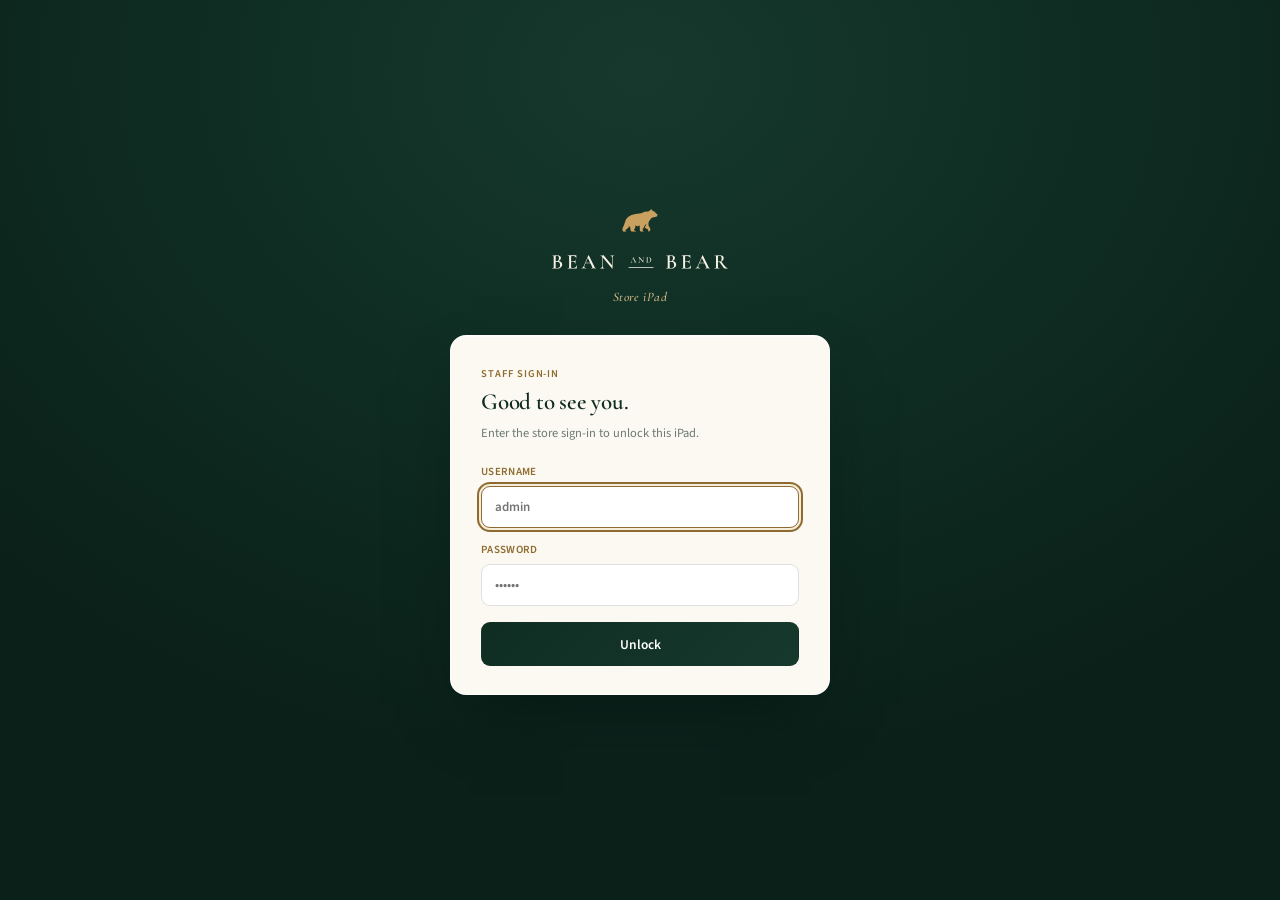
==== commit 83e70998: "Add a sign-in screen and a design/interaction polish pass - New sign-in screen gating the whole app:" ====
--- a/website/ipad/index.html
+++ b/website/ipad/index.html
@@ -352,6 +352,34 @@
   .bottom-nav button.active{color:var(--gold-lt)}
   .bottom-nav svg{width:19px;height:19px}
 }
+
+/* ---------- login ---------- */
+.login-screen{position:fixed;inset:0;z-index:1000;display:flex;align-items:center;justify-content:center;padding:24px;
+  background:radial-gradient(ellipse 900px 700px at 50% 8%,var(--forest2) 0%,var(--forest) 48%,var(--deep) 100%);
+  transition:opacity .5s cubic-bezier(.22,1,.36,1),visibility 0s linear 0s}
+.login-screen.hide{opacity:0;visibility:hidden;pointer-events:none;transition:opacity .4s ease,visibility 0s linear .4s}
+.login-wrap{width:min(380px,100%);display:flex;flex-direction:column;align-items:center;gap:28px}
+.login-brand{display:flex;flex-direction:column;align-items:center;gap:11px;text-align:center}
+.login-brand .mark-icon{width:44px;height:auto;display:block}
+.login-brand .wordmark{width:192px;height:auto;display:block}
+.login-brand .tag{font-family:var(--serif);font-style:italic;color:var(--gold-lt);font-size:13px;letter-spacing:.04em}
+.login-card{width:100%;padding:30px 30px 28px;background:var(--card);backdrop-filter:none;-webkit-backdrop-filter:none;
+  box-shadow:0 1px 0 rgba(255,255,255,.9) inset,0 30px 60px -20px rgba(5,18,13,.55)}
+.login-card .eyebrow{color:var(--gold-tx)}
+.login-card h1{font-family:var(--serif);font-weight:600;font-size:23px;color:var(--forest);margin-top:5px;letter-spacing:-.01em}
+.login-card .sub{font-size:12.5px;color:var(--muted);margin-top:5px}
+.login-form{display:flex;flex-direction:column;gap:14px;margin-top:22px}
+.login-form label{font-size:11px;font-weight:700;letter-spacing:.03em;text-transform:uppercase;color:var(--gold-tx);display:flex;flex-direction:column;gap:6px}
+.login-form .field{width:100%;height:42px}
+.login-error{font-size:12px;color:var(--red);font-weight:600;display:none;align-items:center;gap:6px}
+.login-error.show{display:flex}
+.login-error svg{width:14px;height:14px;flex-shrink:0}
+.login-submit{width:100%;height:44px;margin-top:2px;font-size:13.5px}
+.login-card.shake{animation:loginShake .42s cubic-bezier(.36,.07,.19,.97)}
+@keyframes loginShake{10%,90%{transform:translateX(-1px)}20%,80%{transform:translateX(3px)}30%,50%,70%{transform:translateX(-6px)}40%,60%{transform:translateX(6px)}}
+.whoami-divider{height:1px;background:rgba(255,255,255,.1);margin:5px 2px}
+.whoami-opt.lock{color:var(--gold-lt)}
+.whoami-opt.lock svg{width:15px;height:15px;flex-shrink:0}
 </style>
 </head>
 <body>
@@ -364,6 +392,30 @@
 
 <div class="ambient" aria-hidden="true"><span class="blob b1"></span><span class="blob b2"></span></div>
 <div class="sweep" id="sweep"></div>
+
+<div class="login-screen" id="login-screen">
+  <div class="login-wrap">
+    <div class="login-brand">
+      <img class="mark-icon" src="../assets/logo/icon-gold-dark-transparent.svg" alt="">
+      <img class="wordmark" src="../assets/logo/wordmark-only-dark-transparent.svg" alt="Bean and Bear">
+      <span class="tag">Store iPad</span>
+    </div>
+    <div class="card login-card">
+      <div class="eyebrow">Staff sign-in</div>
+      <h1>Good to see you.</h1>
+      <div class="sub">Enter the store sign-in to unlock this iPad.</div>
+      <form class="login-form" id="login-form" autocomplete="off">
+        <label>Username<input class="field" id="login-user" placeholder="admin" autocomplete="username"></label>
+        <label>Password<input class="field" id="login-pass" type="password" placeholder="••••••" autocomplete="current-password"></label>
+        <div class="login-error" id="login-error">
+          <svg viewBox="0 0 24 24" fill="none" stroke="currentColor" stroke-width="2" stroke-linecap="round" stroke-linejoin="round"><path d="M12 9v4M12 17h.01"/><path d="M10.3 3.9 1.8 18a2 2 0 0 0 1.7 3h17a2 2 0 0 0 1.7-3L13.7 3.9a2 2 0 0 0-3.4 0Z"/></svg>
+          <span id="login-error-text">That username or password isn't right.</span>
+        </div>
+        <button class="btn login-submit" type="submit">Unlock</button>
+      </form>
+    </div>
+  </div>
+</div>
 
 <div class="shell">
   <aside class="sidebar">
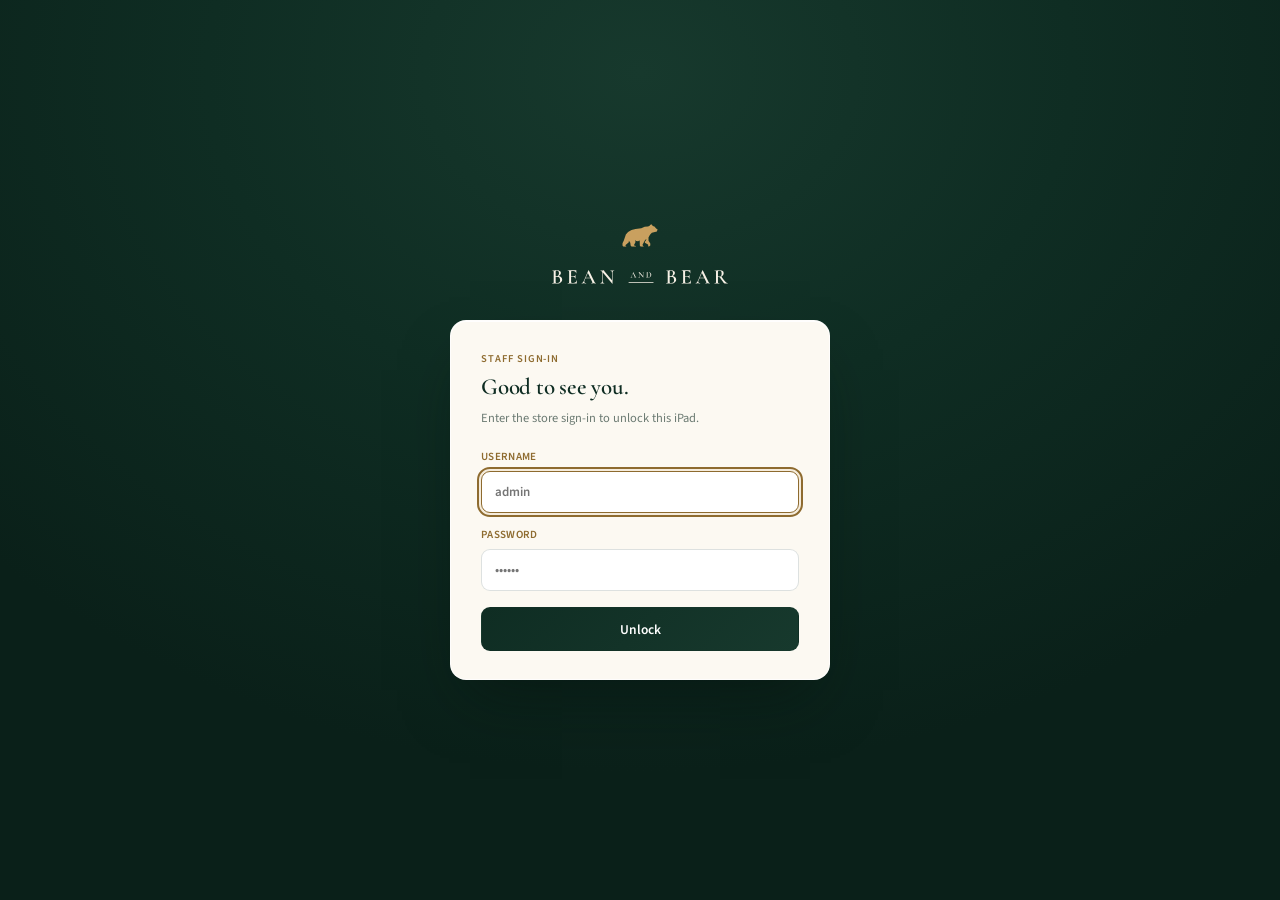
==== commit 849c0200: "Drop the "Store" caption from the logo lockup Removed from both the sidebar brand mark and the sign-" ====
--- a/website/ipad/index.html
+++ b/website/ipad/index.html
@@ -63,9 +63,8 @@
 .brand{display:flex;align-items:center;gap:10px;padding:2px 6px 0}
 .brand .mark{width:32px;flex-shrink:0;display:grid;place-items:center}
 .brand .mark img{width:32px;height:auto;display:block}
-.brand-text{display:flex;flex-direction:column;gap:4px}
+.brand-text{display:flex;flex-direction:column}
 .brand-text img.wordmark{width:134px;height:auto;display:block}
-.brand-text span{font-family:var(--serif);font-style:italic;font-weight:400;color:var(--gold-lt);font-size:11.5px;letter-spacing:.03em}
 
 .nav{display:flex;flex-direction:column;gap:2px;position:relative;margin-top:4px}
 .nav-indicator{position:absolute;left:0;right:0;height:42px;top:0;background:rgba(201,160,95,.14);
@@ -362,7 +361,6 @@
 .login-brand{display:flex;flex-direction:column;align-items:center;gap:11px;text-align:center}
 .login-brand .mark-icon{width:44px;height:auto;display:block}
 .login-brand .wordmark{width:192px;height:auto;display:block}
-.login-brand .tag{font-family:var(--serif);font-style:italic;color:var(--gold-lt);font-size:13px;letter-spacing:.04em}
 .login-card{width:100%;padding:30px 30px 28px;background:var(--card);backdrop-filter:none;-webkit-backdrop-filter:none;
   box-shadow:0 1px 0 rgba(255,255,255,.9) inset,0 30px 60px -20px rgba(5,18,13,.55)}
 .login-card .eyebrow{color:var(--gold-tx)}
@@ -398,7 +396,6 @@
     <div class="login-brand">
       <img class="mark-icon" src="../assets/logo/icon-gold-dark-transparent.svg" alt="">
       <img class="wordmark" src="../assets/logo/wordmark-only-dark-transparent.svg" alt="Bean and Bear">
-      <span class="tag">Store iPad</span>
     </div>
     <div class="card login-card">
       <div class="eyebrow">Staff sign-in</div>
@@ -423,7 +420,6 @@
       <span class="mark"><img src="../assets/logo/icon-gold-dark-transparent.svg" alt=""></span>
       <div class="brand-text">
         <img class="wordmark" src="../assets/logo/wordmark-only-dark-transparent.svg" alt="Bean and Bear">
-        <span>Store</span>
       </div>
     </div>
 
